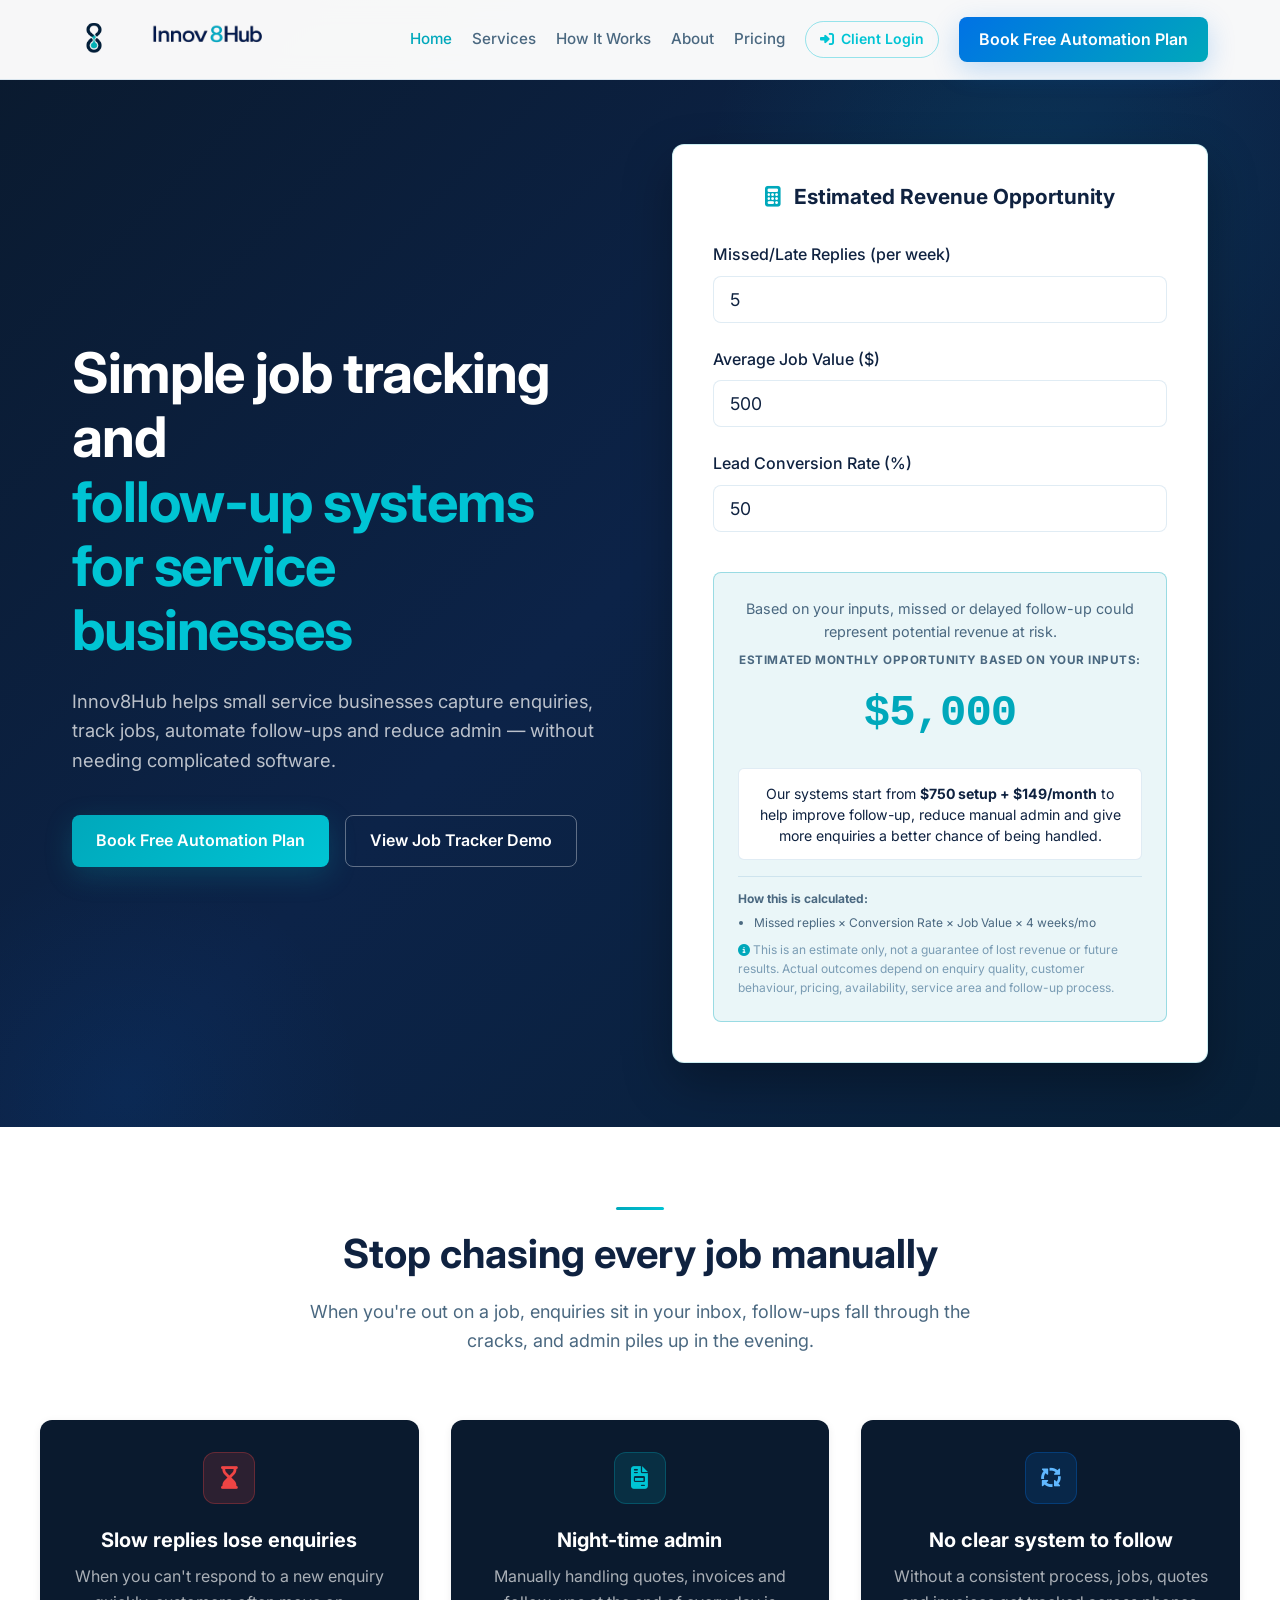
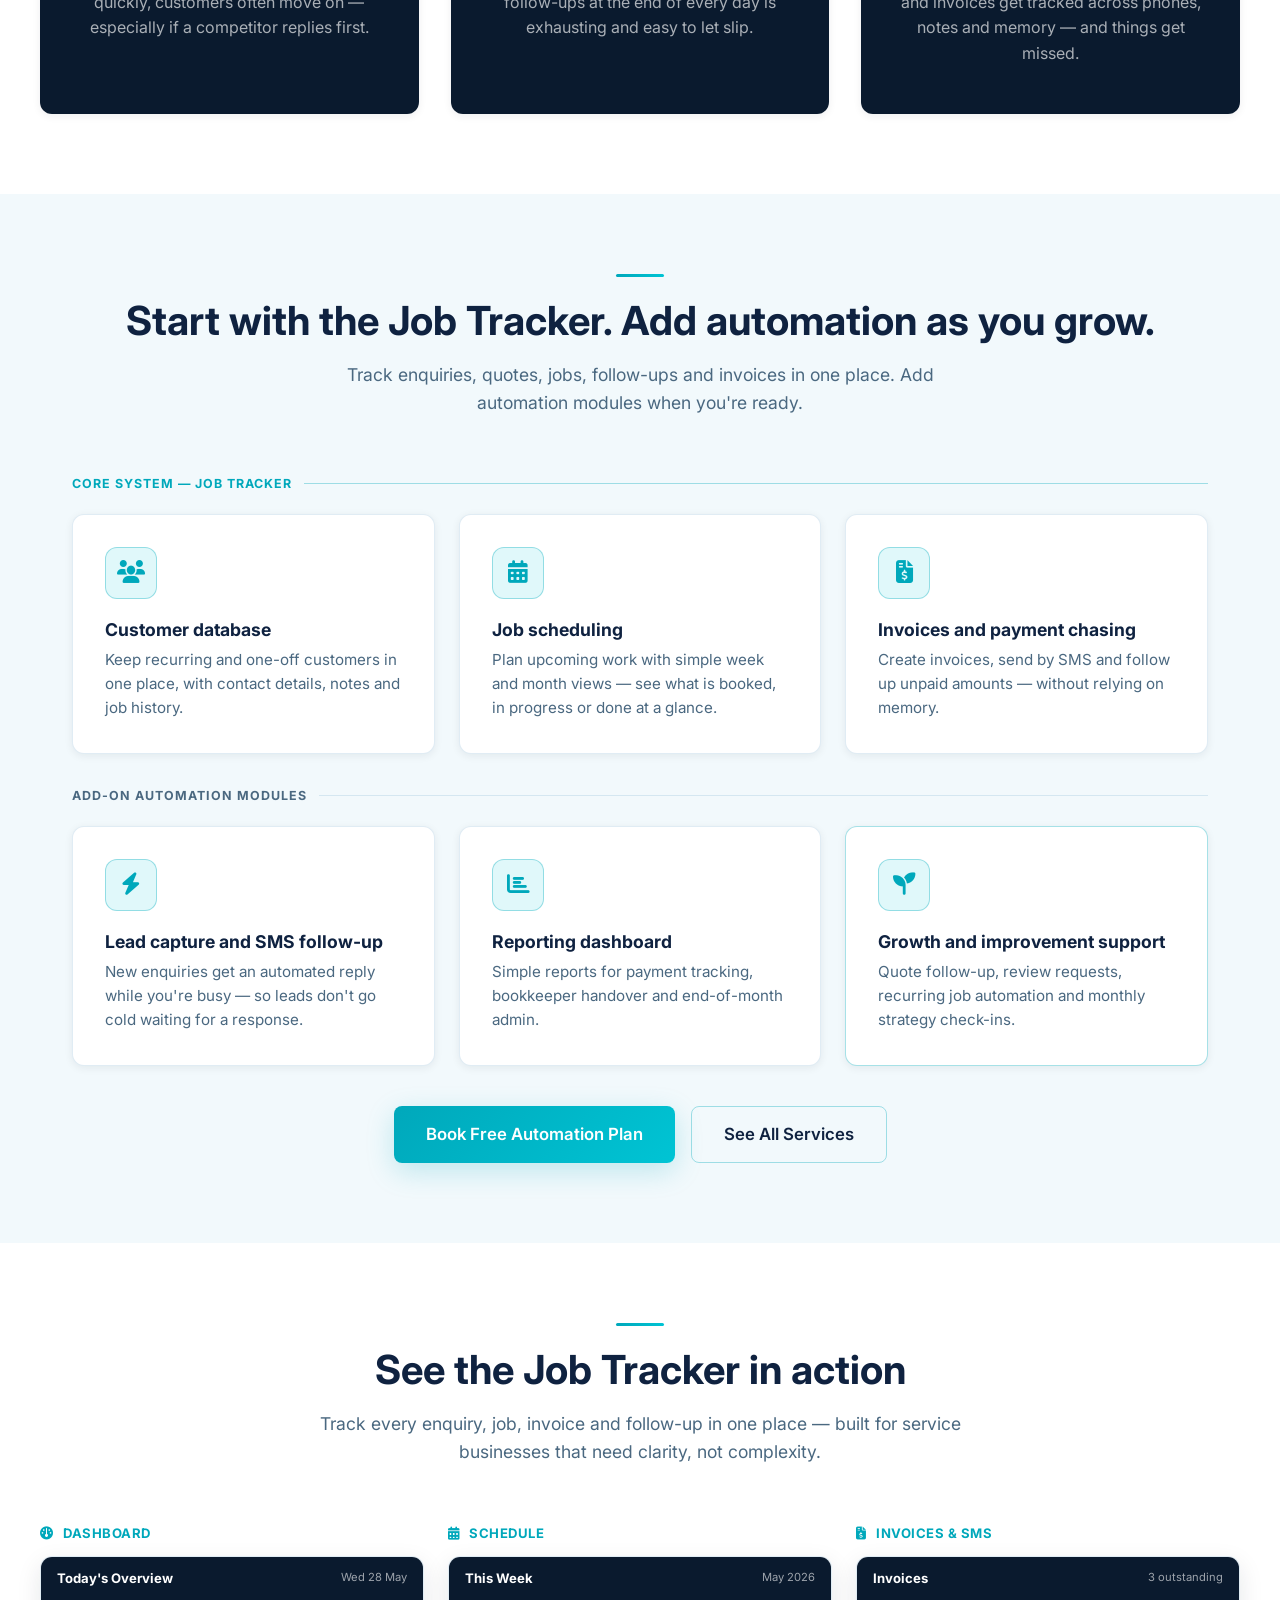
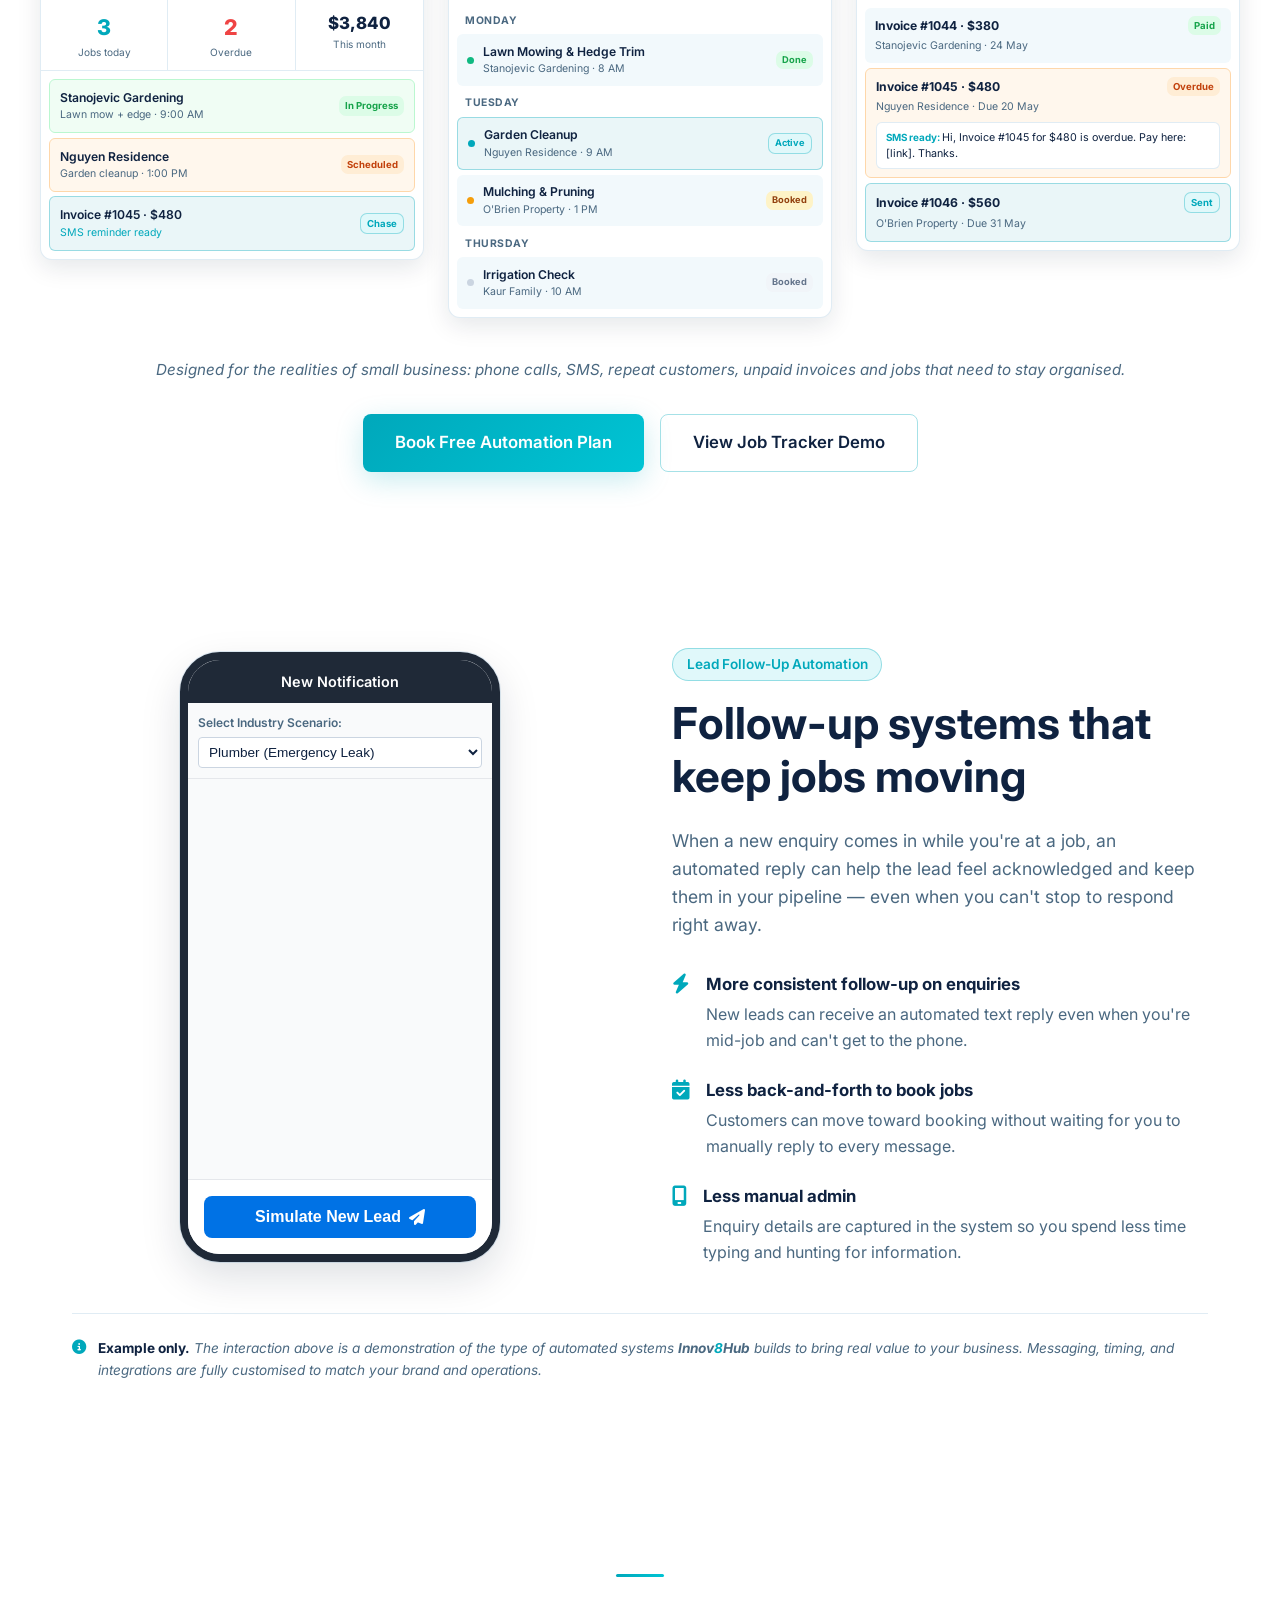
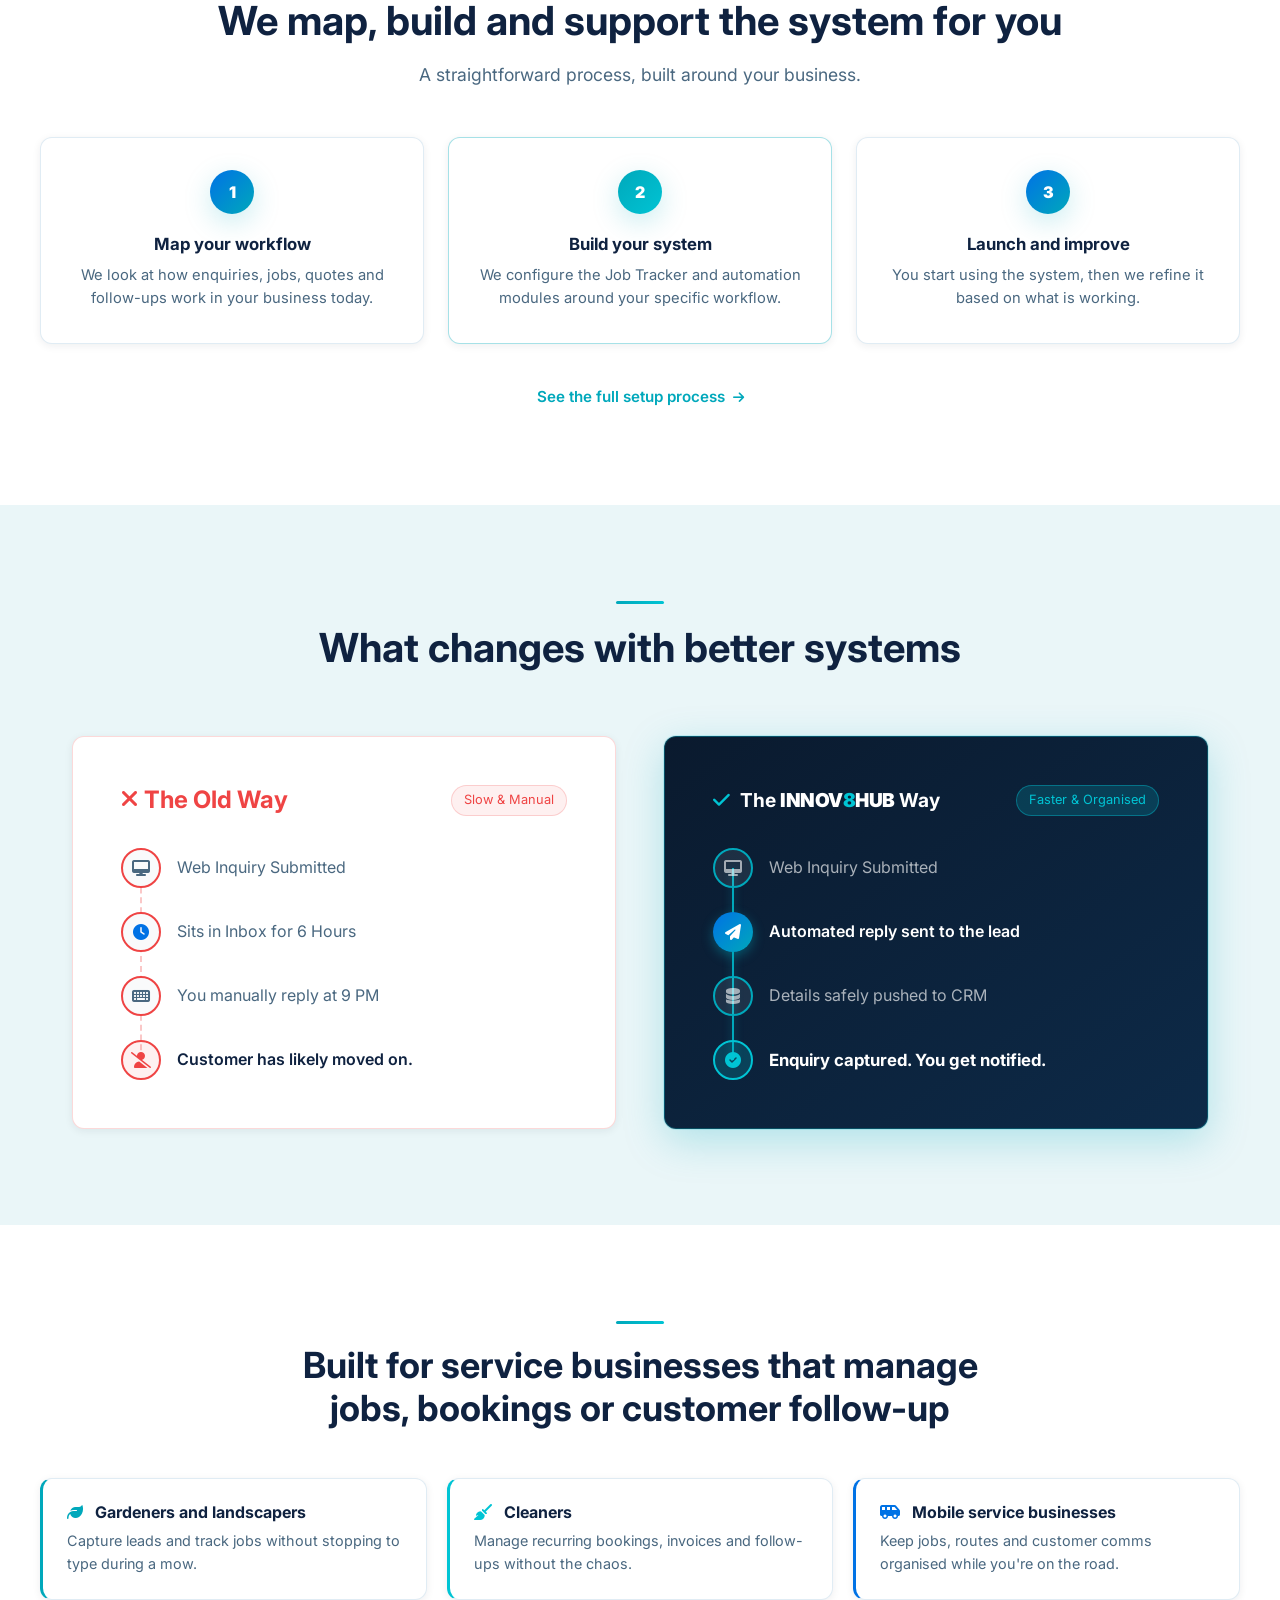
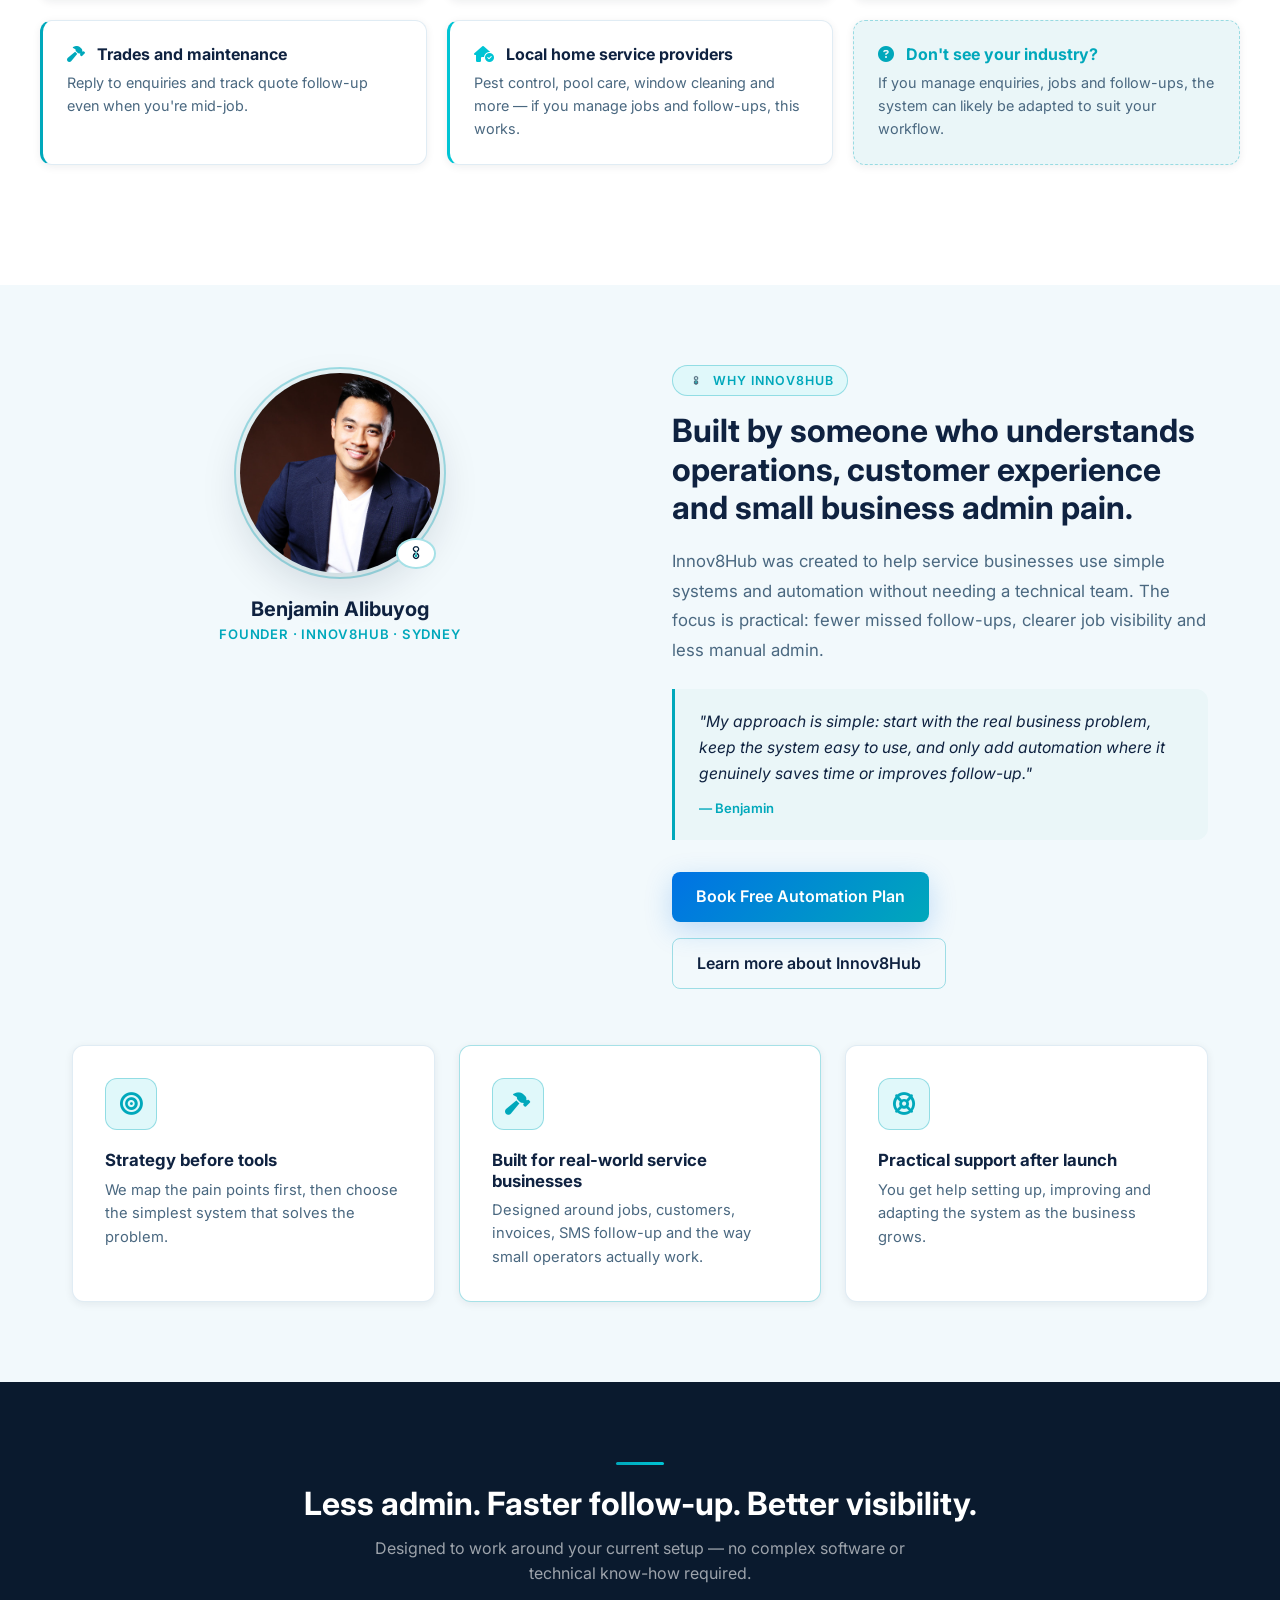
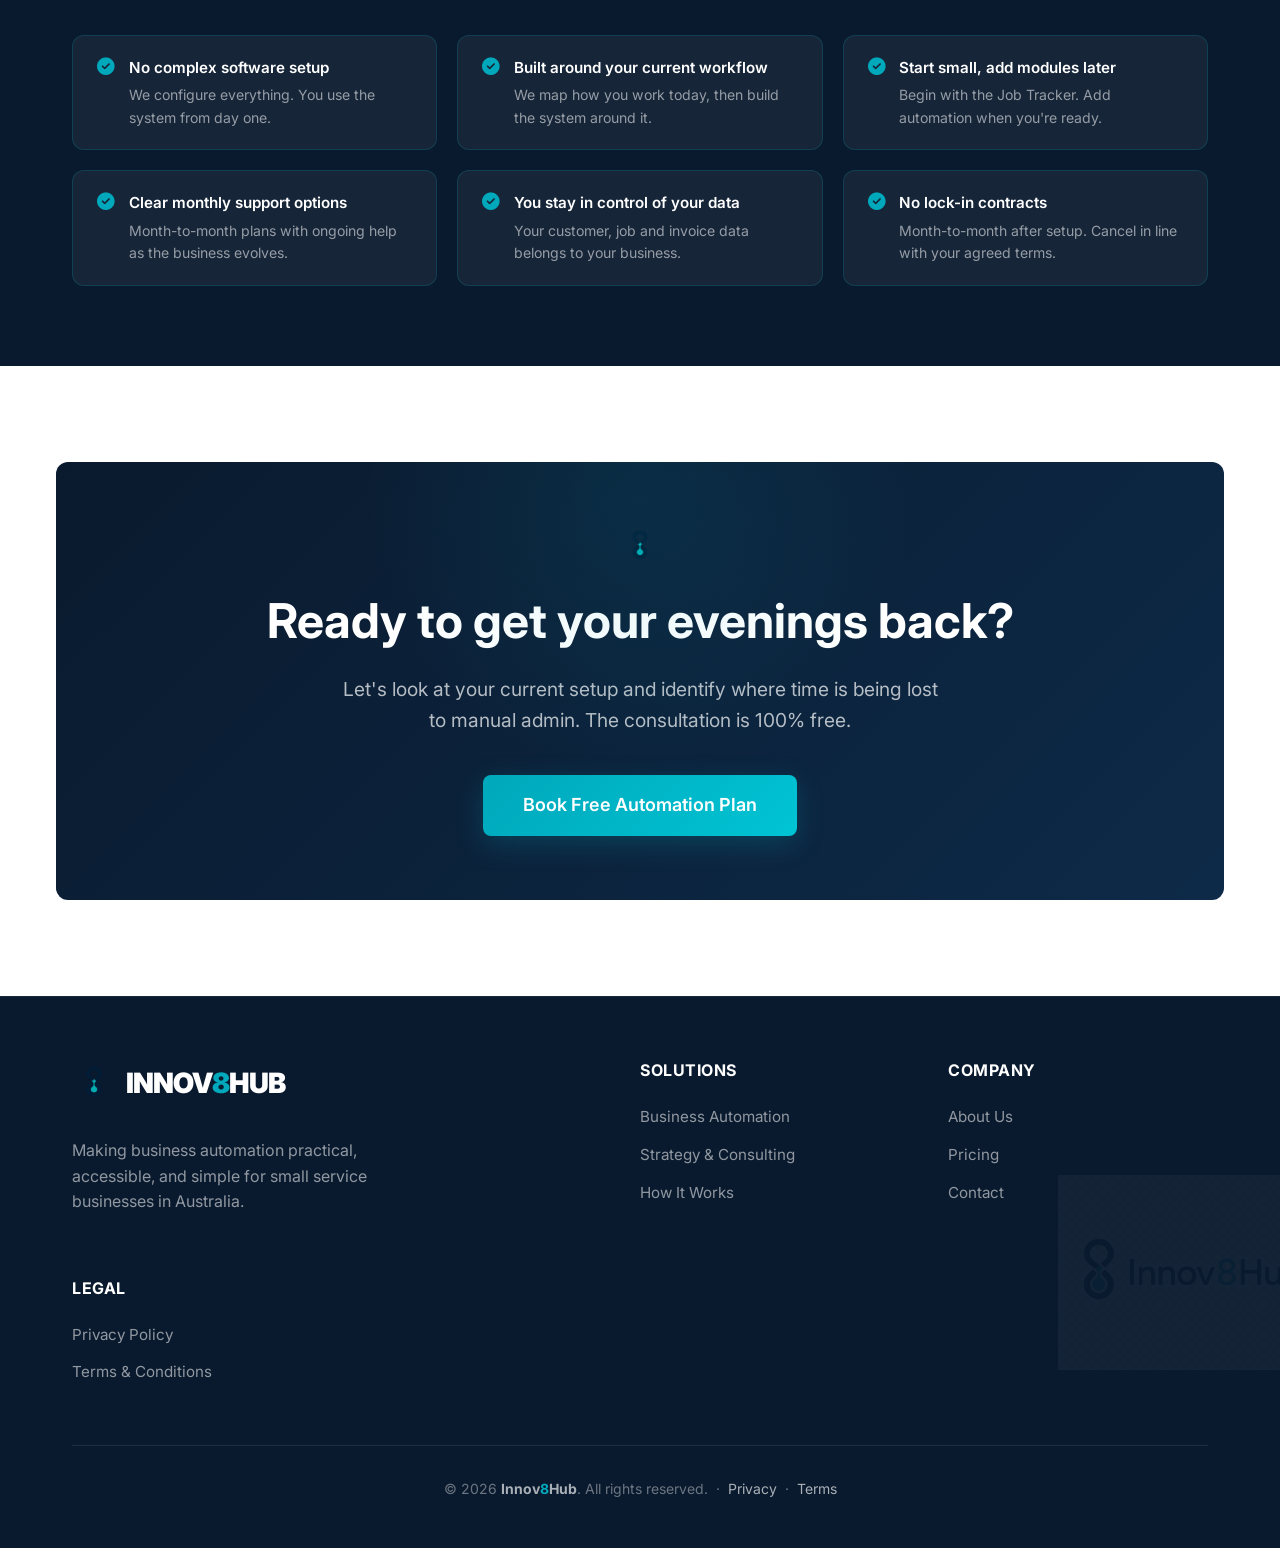
==== website/index.html @ 22e9af6f "Fix logo and business name sizing across website - Navbar: icon (44×44, cropped to mark) + wordmark " ====
<!DOCTYPE html>
<html lang="en">
<head>
  <meta charset="UTF-8">
  <meta name="viewport" content="width=device-width, initial-scale=1.0">
  <title>Innov8Hub | Job Tracking & Admin Automation for Australian Service Businesses</title>
  <meta name="description" content="Practical job tracking, invoicing and business automation for small Australian service businesses. Less admin, faster follow-up, clearer operations.">
  <link rel="stylesheet" href="https://cdnjs.cloudflare.com/ajax/libs/font-awesome/6.4.0/css/all.min.css">
  <link rel="stylesheet" href="css/style.css">
  <link rel="icon" type="image/png" href="img/favicon.png">
  <link rel="icon" type="image/svg+xml" href="img/favicon.svg">
</head>
<body>

  <!-- Navigation -->
  <nav class="navbar">
    <div class="container nav-container">
      <a href="index.html" class="logo">
        <img src="img/icon.png" alt="Innov8Hub" class="logo-icon" style="width: 44px; height: 44px; object-fit: cover; object-position: center; border-radius: 8px; flex-shrink: 0;">
        <img src="img/business-name.png" alt="Innov8Hub" class="logo-name" style="width: 160px; height: 32px; object-fit: cover; object-position: center; flex-shrink: 0;">
      </a>
      <div class="nav-links">
        <a href="index.html" class="nav-link active">Home</a>
        <a href="services.html" class="nav-link">Services</a>
        <a href="how-it-works.html" class="nav-link">How It Works</a>
        <a href="about.html" class="nav-link">About</a>
        <a href="pricing.html" class="nav-link">Pricing</a>
        <a href="https://app.innov8hub.io" class="client-login-link"><i class="fa-solid fa-right-to-bracket"></i> Client Login</a>
        <a href="contact.html" class="btn btn-primary" style="padding: 0.6rem 1.25rem;">Book Free Automation Plan</a>
      </div>
      <button class="mobile-menu-btn"><i class="fa-solid fa-bars"></i></button>
    </div>
  </nav>

  <!-- Hero Section -->
  <header class="hero" style="padding: calc(var(--nav-height) + 4rem) 0 4rem; display: flex; align-items: center;">
    <img src="img/icon.png" alt="" class="hero-logo-bg" aria-hidden="true">
    <div class="container" style="position: relative; z-index: 1;">
      <div class="grid grid-2" style="align-items: center; gap: 4rem;">
        <div class="hero-content" style="text-align: left; margin: 0;">
          <h1 class="hero-title" style="font-size: 3.5rem; line-height: 1.15; margin-bottom: 1.5rem;">Simple job tracking and<br><span style="color: var(--accent);">follow-up systems for service businesses</span></h1>
          <p style="margin-bottom: 2.5rem; font-size: 1.15rem; color: rgba(255,255,255,0.72);">Innov8Hub helps small service businesses capture enquiries, track jobs, automate follow-ups and reduce admin — without needing complicated software.</p>
          <div class="hero-ctas" style="justify-content: flex-start; gap: 1rem; flex-wrap: wrap;">
            <a href="contact.html" class="btn btn-teal" style="white-space: nowrap;">Book Free Automation Plan</a>
            <a href="https://app.innov8hub.io/demo" class="btn btn-outline" style="border-color: rgba(255,255,255,0.35); color: #FFFFFF; white-space: nowrap;">View Job Tracker Demo</a>
          </div>
        </div>

        <!-- ROI Calculator Widget -->
        <div id="roi-calculator" style="background: #FFFFFF; padding: 2.5rem; border-radius: var(--radius); box-shadow: 0 20px 50px rgba(0,0,0,0.3); border: 1px solid rgba(0,168,187,0.2); position: relative; z-index: 1;">
          <h3 style="margin-bottom: 2rem; text-align: center; color: var(--text-main); font-size: 1.3rem;"><i class="fa-solid fa-calculator" style="color: var(--teal); margin-right: 8px;"></i> Estimated Revenue Opportunity</h3>

          <div class="form-group">
            <label for="slider-inquiries" class="form-label" style="color: var(--text-main);">Missed/Late Replies (per week)</label>
            <input type="number" id="slider-inquiries" min="1" max="1000" value="5" class="form-control" style="font-size: 1.1rem;">
          </div>
          <div class="form-group">
            <label for="slider-job" class="form-label" style="color: var(--text-main);">Average Job Value ($)</label>
            <input type="number" id="slider-job" min="50" max="10000" step="50" value="500" class="form-control" style="font-size: 1.1rem;">
          </div>
          <div class="form-group" style="margin-bottom: 2.5rem;">
            <label for="slider-conversion" class="form-label" style="color: var(--text-main);">Lead Conversion Rate (%)</label>
            <input type="number" id="slider-conversion" min="1" max="100" step="1" value="50" class="form-control" style="font-size: 1.1rem;">
          </div>

          <div style="background: var(--bg-teal); padding: 1.5rem; border-radius: 8px; text-align: center; border: 1px solid var(--border-teal);">

            <p style="font-size: 0.9rem; color: var(--text-light); margin-bottom: 0.5rem;">Based on your inputs, missed or delayed follow-up could represent potential revenue at risk.</p>
            <p style="font-size: 0.73rem; font-weight: 700; color: var(--text-light); text-transform: uppercase; letter-spacing: 0.5px; margin-bottom: 0.5rem;">Estimated monthly opportunity based on your inputs:</p>
            <div id="val-total" style="font-size: 2.75rem; font-weight: 800; color: var(--teal); margin-bottom: 1.25rem; font-family: monospace; letter-spacing: -1px;">$10,000</div>

            <div style="background: #FFFFFF; border-radius: 6px; padding: 0.85rem 1rem; border: 1px solid var(--border); margin-bottom: 1rem;">
              <p style="margin: 0; font-size: 0.88rem; color: var(--text-main); line-height: 1.5;">
                Our systems start from <strong>$750 setup + $149/month</strong> to help improve follow-up, reduce manual admin and give more enquiries a better chance of being handled.
              </p>
            </div>

            <div style="font-size: 0.75rem; color: var(--text-muted); border-top: 1px solid var(--border); padding-top: 0.75rem; text-align: left;">
              <p style="margin-bottom: 4px; color: var(--text-light);"><strong>How this is calculated:</strong></p>
              <ul style="padding-left: 1rem; margin-bottom: 8px; list-style-type: disc; color: var(--text-light);">
                <li>Missed replies × Conversion Rate × Job Value × 4 weeks/mo</li>
              </ul>
              <i class="fa-solid fa-circle-info" style="color: var(--teal);"></i> This is an estimate only, not a guarantee of lost revenue or future results. Actual outcomes depend on enquiry quality, customer behaviour, pricing, availability, service area and follow-up process.
            </div>
          </div>
        </div>
      </div>
    </div>
  </header>

  <!-- Problem Section -->
  <section class="container" style="padding: 5rem 0;">
    <div style="text-align: center; margin-bottom: 4rem;">
      <div class="teal-divider"></div>
      <h2 style="font-size: 2.5rem; margin-bottom: 1.25rem;">Stop chasing every job manually</h2>
      <p style="font-size: 1.125rem; color: var(--text-light); max-width: 680px; margin: 0 auto;">When you're out on a job, enquiries sit in your inbox, follow-ups fall through the cracks, and admin piles up in the evening.</p>
    </div>

    <div class="grid grid-3">
      <div class="card card-dark">
        <div class="card-icon" style="background: rgba(239,68,68,0.15); color: var(--danger); border-color: rgba(239,68,68,0.3);"><i class="fa-solid fa-hourglass-end"></i></div>
        <h3 class="card-title">Slow replies lose enquiries</h3>
        <p style="color: rgba(255,255,255,0.65);">When you can't respond to a new enquiry quickly, customers often move on — especially if a competitor replies first.</p>
      </div>
      <div class="card card-dark">
        <div class="card-icon" style="background: rgba(0,168,187,0.15); color: var(--accent); border-color: rgba(0,168,187,0.3);"><i class="fa-solid fa-file-invoice"></i></div>
        <h3 class="card-title">Night-time admin</h3>
        <p style="color: rgba(255,255,255,0.65);">Manually handling quotes, invoices and follow-ups at the end of every day is exhausting and easy to let slip.</p>
      </div>
      <div class="card card-dark">
        <div class="card-icon" style="background: rgba(0,114,229,0.15); color: #60B8FF; border-color: rgba(0,114,229,0.3);"><i class="fa-solid fa-arrows-spin"></i></div>
        <h3 class="card-title">No clear system to follow</h3>
        <p style="color: rgba(255,255,255,0.65);">Without a consistent process, jobs, quotes and invoices get tracked across phones, notes and memory — and things get missed.</p>
      </div>
    </div>
  </section>

  <!-- What You Get Section -->
  <section class="bg-alt" style="padding: 5rem 0;">
    <div class="container">
      <div class="text-center" style="margin-bottom: 3.5rem;">
        <div class="teal-divider"></div>
        <h2 style="font-size: 2.5rem; margin-bottom: 1rem;">Start with the Job Tracker. Add automation as you grow.</h2>
        <p style="font-size: 1.1rem; color: var(--text-light); max-width: 680px; margin: 0 auto;">Track enquiries, quotes, jobs, follow-ups and invoices in one place. Add automation modules when you're ready.</p>
      </div>

      <!-- Core system label -->
      <div style="display: flex; align-items: center; gap: 0.75rem; margin-bottom: 1.25rem;">
        <span style="font-size: 0.78rem; font-weight: 700; text-transform: uppercase; letter-spacing: 1px; color: var(--teal);">Core system — Job Tracker</span>
        <div style="flex: 1; height: 1px; background: var(--border-teal);"></div>
      </div>

      <div class="grid grid-3" style="gap: 1.5rem; margin-bottom: 2rem;">

        <div class="card" style="align-items: flex-start; text-align: left;">
          <div class="card-icon" style="margin: 0 0 1.25rem;"><i class="fa-solid fa-users"></i></div>
          <h3 style="margin-bottom: 0.5rem; font-size: 1.1rem;">Customer database</h3>
          <p style="color: var(--text-light); font-size: 0.95rem; margin: 0;">Keep recurring and one-off customers in one place, with contact details, notes and job history.</p>
        </div>

        <div class="card" style="align-items: flex-start; text-align: left;">
          <div class="card-icon" style="margin: 0 0 1.25rem;"><i class="fa-solid fa-calendar-days"></i></div>
          <h3 style="margin-bottom: 0.5rem; font-size: 1.1rem;">Job scheduling</h3>
          <p style="color: var(--text-light); font-size: 0.95rem; margin: 0;">Plan upcoming work with simple week and month views — see what is booked, in progress or done at a glance.</p>
        </div>

        <div class="card" style="align-items: flex-start; text-align: left;">
          <div class="card-icon" style="margin: 0 0 1.25rem;"><i class="fa-solid fa-file-invoice-dollar"></i></div>
          <h3 style="margin-bottom: 0.5rem; font-size: 1.1rem;">Invoices and payment chasing</h3>
          <p style="color: var(--text-light); font-size: 0.95rem; margin: 0;">Create invoices, send by SMS and follow up unpaid amounts — without relying on memory.</p>
        </div>

      </div>

      <!-- Add-on modules label -->
      <div style="display: flex; align-items: center; gap: 0.75rem; margin-bottom: 1.25rem;">
        <span style="font-size: 0.78rem; font-weight: 700; text-transform: uppercase; letter-spacing: 1px; color: var(--text-light);">Add-on automation modules</span>
        <div style="flex: 1; height: 1px; background: var(--border);"></div>
      </div>

      <div class="grid grid-3" style="gap: 1.5rem;">

        <div class="card" style="align-items: flex-start; text-align: left;">
          <div class="card-icon" style="margin: 0 0 1.25rem;"><i class="fa-solid fa-bolt"></i></div>
          <h3 style="margin-bottom: 0.5rem; font-size: 1.1rem;">Lead capture and SMS follow-up</h3>
          <p style="color: var(--text-light); font-size: 0.95rem; margin: 0;">New enquiries get an automated reply while you're busy — so leads don't go cold waiting for a response.</p>
        </div>

        <div class="card" style="align-items: flex-start; text-align: left;">
          <div class="card-icon" style="margin: 0 0 1.25rem;"><i class="fa-solid fa-chart-bar"></i></div>
          <h3 style="margin-bottom: 0.5rem; font-size: 1.1rem;">Reporting dashboard</h3>
          <p style="color: var(--text-light); font-size: 0.95rem; margin: 0;">Simple reports for payment tracking, bookkeeper handover and end-of-month admin.</p>
        </div>

        <div class="card" style="align-items: flex-start; text-align: left; border-color: var(--border-teal);">
          <div class="card-icon" style="margin: 0 0 1.25rem; background: var(--accent-light); color: var(--teal); border-color: var(--border-teal);"><i class="fa-solid fa-seedling"></i></div>
          <h3 style="margin-bottom: 0.5rem; font-size: 1.1rem;">Growth and improvement support</h3>
          <p style="color: var(--text-light); font-size: 0.95rem; margin: 0;">Quote follow-up, review requests, recurring job automation and monthly strategy check-ins.</p>
        </div>

      </div>

      <div style="display: flex; gap: 1rem; justify-content: center; flex-wrap: wrap; margin-top: 2.5rem;">
        <a href="contact.html" class="btn btn-teal" style="font-size: 1.05rem; padding: 0.9rem 2rem;">Book Free Automation Plan</a>
        <a href="services.html" class="btn btn-outline" style="font-size: 1.05rem; padding: 0.9rem 2rem;">See All Services</a>
      </div>
    </div>
  </section>

  <!-- Job Tracker Mockup Section -->
  <section class="container" style="padding: 5rem 0;">
    <div class="text-center" style="margin-bottom: 3.5rem;">
      <div class="teal-divider"></div>
      <h2 style="font-size: 2.5rem; margin-bottom: 1rem;">See the Job Tracker in action</h2>
      <p style="font-size: 1.1rem; color: var(--text-light); max-width: 680px; margin: 0 auto;">Track every enquiry, job, invoice and follow-up in one place — built for service businesses that need clarity, not complexity.</p>
    </div>

    <div class="grid grid-3" style="gap: 1.5rem; align-items: start;">

      <!-- Dashboard mockup -->
      <div>
        <p style="font-weight: 700; font-size: 0.82rem; color: var(--teal); text-transform: uppercase; letter-spacing: 0.5px; margin-bottom: 0.75rem;"><i class="fa-solid fa-gauge" style="margin-right: 6px;"></i> Dashboard</p>
        <div style="background: #FFFFFF; border-radius: 12px; border: 1px solid var(--border); overflow: hidden; box-shadow: var(--shadow-md);" role="img" aria-label="Job Tracker dashboard showing today's jobs, overdue invoices and monthly revenue">
          <div style="background: var(--primary); padding: 0.7rem 1rem; display: flex; justify-content: space-between; align-items: center;">
            <span style="color: #FFFFFF; font-weight: 700; font-size: 0.82rem;">Today's Overview</span>
            <span style="color: rgba(255,255,255,0.6); font-size: 0.7rem;">Wed 28 May</span>
          </div>
          <div style="display: grid; grid-template-columns: 1fr 1fr 1fr; border-bottom: 1px solid var(--border);">
            <div style="padding: 0.6rem 0.4rem; border-right: 1px solid var(--border); text-align: center;">
              <div style="font-size: 1.35rem; font-weight: 800; color: var(--teal);">3</div>
              <div style="font-size: 0.63rem; color: var(--text-light);">Jobs today</div>
            </div>
            <div style="padding: 0.6rem 0.4rem; border-right: 1px solid var(--border); text-align: center;">
              <div style="font-size: 1.35rem; font-weight: 800; color: var(--danger);">2</div>
              <div style="font-size: 0.63rem; color: var(--text-light);">Overdue</div>
            </div>
            <div style="padding: 0.6rem 0.4rem; text-align: center;">
              <div style="font-size: 1.05rem; font-weight: 800; color: var(--text-main);">$3,840</div>
              <div style="font-size: 0.63rem; color: var(--text-light);">This month</div>
            </div>
          </div>
          <div style="padding: 0.5rem;">
            <div style="padding: 0.5rem 0.65rem; border-radius: 6px; display: flex; justify-content: space-between; align-items: center; margin-bottom: 0.28rem; background: #f0fdf4; border: 1px solid #bbf7d0;">
              <div>
                <div style="font-size: 0.76rem; font-weight: 600; color: var(--text-main);">Stanojevic Gardening</div>
                <div style="font-size: 0.66rem; color: var(--text-light);">Lawn mow + edge · 9:00 AM</div>
              </div>
              <span style="font-size: 0.6rem; font-weight: 700; color: #16a34a; background: #dcfce7; padding: 2px 6px; border-radius: 7px; white-space: nowrap;">In Progress</span>
            </div>
            <div style="padding: 0.5rem 0.65rem; border-radius: 6px; display: flex; justify-content: space-between; align-items: center; margin-bottom: 0.28rem; background: #fff7ed; border: 1px solid #fed7aa;">
              <div>
                <div style="font-size: 0.76rem; font-weight: 600; color: var(--text-main);">Nguyen Residence</div>
                <div style="font-size: 0.66rem; color: var(--text-light);">Garden cleanup · 1:00 PM</div>
              </div>
              <span style="font-size: 0.6rem; font-weight: 700; color: #c2410c; background: #ffedd5; padding: 2px 6px; border-radius: 7px; white-space: nowrap;">Scheduled</span>
            </div>
            <div style="padding: 0.5rem 0.65rem; border-radius: 6px; display: flex; justify-content: space-between; align-items: center; background: var(--bg-teal); border: 1px solid var(--border-teal);">
              <div>
                <div style="font-size: 0.76rem; font-weight: 600; color: var(--text-main);">Invoice #1045 · $480</div>
                <div style="font-size: 0.66rem; color: var(--teal);">SMS reminder ready</div>
              </div>
              <span style="font-size: 0.6rem; font-weight: 700; color: var(--teal); background: var(--accent-light); padding: 2px 6px; border-radius: 7px; border: 1px solid var(--border-teal); white-space: nowrap;">Chase</span>
            </div>
          </div>
        </div>
      </div>

      <!-- Schedule mockup -->
      <div>
        <p style="font-weight: 700; font-size: 0.82rem; color: var(--teal); text-transform: uppercase; letter-spacing: 0.5px; margin-bottom: 0.75rem;"><i class="fa-solid fa-calendar-days" style="margin-right: 6px;"></i> Schedule</p>
        <div style="background: #FFFFFF; border-radius: 12px; border: 1px solid var(--border); overflow: hidden; box-shadow: var(--shadow-md);" role="img" aria-label="Job Tracker schedule showing jobs by day with status indicators">
          <div style="background: var(--primary); padding: 0.7rem 1rem; display: flex; justify-content: space-between; align-items: center;">
            <span style="color: #FFFFFF; font-weight: 700; font-size: 0.82rem;">This Week</span>
            <span style="color: rgba(255,255,255,0.6); font-size: 0.7rem;">May 2026</span>
          </div>
          <div style="padding: 0.5rem;">
            <div style="padding: 0.3rem 0.5rem; font-size: 0.65rem; font-weight: 700; color: var(--text-light); text-transform: uppercase; letter-spacing: 0.5px;">Monday</div>
            <div style="padding: 0.48rem 0.65rem; border-radius: 6px; display: flex; align-items: center; gap: 0.55rem; margin-bottom: 0.28rem; background: var(--bg-alt);">
              <div style="width: 7px; height: 7px; border-radius: 50%; background: #10b981; flex-shrink: 0;"></div>
              <div style="flex: 1; min-width: 0;">
                <div style="font-size: 0.76rem; font-weight: 600; color: var(--text-main); overflow: hidden; text-overflow: ellipsis; white-space: nowrap;">Lawn Mowing &amp; Hedge Trim</div>
                <div style="font-size: 0.66rem; color: var(--text-light);">Stanojevic Gardening · 8 AM</div>
              </div>
              <span style="font-size: 0.58rem; font-weight: 700; color: #16a34a; background: #dcfce7; padding: 2px 6px; border-radius: 7px; white-space: nowrap;">Done</span>
            </div>
            <div style="padding: 0.3rem 0.5rem; font-size: 0.65rem; font-weight: 700; color: var(--text-light); text-transform: uppercase; letter-spacing: 0.5px;">Tuesday</div>
            <div style="padding: 0.48rem 0.65rem; border-radius: 6px; display: flex; align-items: center; gap: 0.55rem; margin-bottom: 0.28rem; background: var(--bg-teal); border: 1px solid var(--border-teal);">
              <div style="width: 7px; height: 7px; border-radius: 50%; background: var(--teal); flex-shrink: 0;"></div>
              <div style="flex: 1; min-width: 0;">
                <div style="font-size: 0.76rem; font-weight: 600; color: var(--text-main); overflow: hidden; text-overflow: ellipsis; white-space: nowrap;">Garden Cleanup</div>
                <div style="font-size: 0.66rem; color: var(--text-light);">Nguyen Residence · 9 AM</div>
              </div>
              <span style="font-size: 0.58rem; font-weight: 700; color: var(--teal); background: var(--accent-light); padding: 2px 6px; border-radius: 7px; border: 1px solid var(--border-teal); white-space: nowrap;">Active</span>
            </div>
            <div style="padding: 0.48rem 0.65rem; border-radius: 6px; display: flex; align-items: center; gap: 0.55rem; margin-bottom: 0.28rem; background: var(--bg-alt);">
              <div style="width: 7px; height: 7px; border-radius: 50%; background: #f59e0b; flex-shrink: 0;"></div>
              <div style="flex: 1; min-width: 0;">
                <div style="font-size: 0.76rem; font-weight: 600; color: var(--text-main); overflow: hidden; text-overflow: ellipsis; white-space: nowrap;">Mulching &amp; Pruning</div>
                <div style="font-size: 0.66rem; color: var(--text-light);">O'Brien Property · 1 PM</div>
              </div>
              <span style="font-size: 0.58rem; font-weight: 700; color: #92400e; background: #fef3c7; padding: 2px 6px; border-radius: 7px; white-space: nowrap;">Booked</span>
            </div>
            <div style="padding: 0.3rem 0.5rem; font-size: 0.65rem; font-weight: 700; color: var(--text-light); text-transform: uppercase; letter-spacing: 0.5px;">Thursday</div>
            <div style="padding: 0.48rem 0.65rem; border-radius: 6px; display: flex; align-items: center; gap: 0.55rem; background: var(--bg-alt);">
              <div style="width: 7px; height: 7px; border-radius: 50%; background: #cbd5e1; flex-shrink: 0;"></div>
              <div style="flex: 1; min-width: 0;">
                <div style="font-size: 0.76rem; font-weight: 600; color: var(--text-main); overflow: hidden; text-overflow: ellipsis; white-space: nowrap;">Irrigation Check</div>
                <div style="font-size: 0.66rem; color: var(--text-light);">Kaur Family · 10 AM</div>
              </div>
              <span style="font-size: 0.58rem; font-weight: 700; color: #64748b; background: #f1f5f9; padding: 2px 6px; border-radius: 7px; white-space: nowrap;">Booked</span>
            </div>
          </div>
        </div>
      </div>

      <!-- Invoice/SMS mockup -->
      <div>
        <p style="font-weight: 700; font-size: 0.82rem; color: var(--teal); text-transform: uppercase; letter-spacing: 0.5px; margin-bottom: 0.75rem;"><i class="fa-solid fa-file-invoice-dollar" style="margin-right: 6px;"></i> Invoices &amp; SMS</p>
        <div style="background: #FFFFFF; border-radius: 12px; border: 1px solid var(--border); overflow: hidden; box-shadow: var(--shadow-md);" role="img" aria-label="Invoice list showing paid, overdue and sent statuses with SMS payment reminder preview">
          <div style="background: var(--primary); padding: 0.7rem 1rem; display: flex; justify-content: space-between; align-items: center;">
            <span style="color: #FFFFFF; font-weight: 700; font-size: 0.82rem;">Invoices</span>
            <span style="color: rgba(255,255,255,0.6); font-size: 0.7rem;">3 outstanding</span>
          </div>
          <div style="padding: 0.5rem;">
            <div style="padding: 0.5rem 0.65rem; border-radius: 6px; margin-bottom: 0.28rem; background: var(--bg-alt);">
              <div style="display: flex; justify-content: space-between; align-items: center; margin-bottom: 0.18rem;">
                <span style="font-size: 0.76rem; font-weight: 700; color: var(--text-main);">Invoice #1044 · $380</span>
                <span style="font-size: 0.6rem; font-weight: 700; color: #16a34a; background: #dcfce7; padding: 2px 6px; border-radius: 7px;">Paid</span>
              </div>
              <div style="font-size: 0.66rem; color: var(--text-light);">Stanojevic Gardening · 24 May</div>
            </div>
            <div style="padding: 0.5rem 0.65rem; border-radius: 6px; margin-bottom: 0.28rem; background: #fff7ed; border: 1px solid #fed7aa;">
              <div style="display: flex; justify-content: space-between; align-items: center; margin-bottom: 0.18rem;">
                <span style="font-size: 0.76rem; font-weight: 700; color: var(--text-main);">Invoice #1045 · $480</span>
                <span style="font-size: 0.6rem; font-weight: 700; color: #c2410c; background: #ffedd5; padding: 2px 6px; border-radius: 7px;">Overdue</span>
              </div>
              <div style="font-size: 0.66rem; color: var(--text-light); margin-bottom: 0.4rem;">Nguyen Residence · Due 20 May</div>
              <div style="background: #FFFFFF; border-radius: 6px; padding: 0.4rem 0.55rem; border: 1px solid var(--border); font-size: 0.67rem; color: var(--text-main); line-height: 1.5;">
                <span style="font-size: 0.62rem; font-weight: 700; color: var(--teal);">SMS ready: </span>Hi, Invoice #1045 for $480 is overdue. Pay here: [link]. Thanks.
              </div>
            </div>
            <div style="padding: 0.5rem 0.65rem; border-radius: 6px; background: var(--bg-teal); border: 1px solid var(--border-teal);">
              <div style="display: flex; justify-content: space-between; align-items: center; margin-bottom: 0.18rem;">
                <span style="font-size: 0.76rem; font-weight: 700; color: var(--text-main);">Invoice #1046 · $560</span>
                <span style="font-size: 0.6rem; font-weight: 700; color: var(--teal); background: var(--accent-light); padding: 2px 6px; border-radius: 7px; border: 1px solid var(--border-teal);">Sent</span>
              </div>
              <div style="font-size: 0.66rem; color: var(--text-light);">O'Brien Property · Due 31 May</div>
            </div>
          </div>
        </div>
      </div>

    </div>

    <p style="text-align: center; color: var(--text-light); font-size: 0.95rem; margin-top: 2.5rem; font-style: italic;">Designed for the realities of small business: phone calls, SMS, repeat customers, unpaid invoices and jobs that need to stay organised.</p>

    <div style="display: flex; gap: 1rem; justify-content: center; flex-wrap: wrap; margin-top: 2rem;">
      <a href="contact.html" class="btn btn-teal" style="font-size: 1.05rem; padding: 0.9rem 2rem;">Book Free Automation Plan</a>
      <a href="https://app.innov8hub.io/demo" class="btn btn-outline" style="font-size: 1.05rem; padding: 0.9rem 2rem;">View Job Tracker Demo</a>
    </div>
  </section>

  <!-- SMS Demo Section -->
  <section style="padding: 6rem 0; overflow: hidden; background: #FFFFFF;">
    <div class="container">
      <div class="grid grid-2" style="align-items: center; gap: 4rem;">
        <div style="position: relative; display: flex; justify-content: center;">
          <!-- Mobile Phone Mockup -->
          <div id="sms-demo-mockup" style="width: 100%; max-width: 320px; height: 610px; background: #F3F4F6; border-radius: 40px; box-shadow: var(--shadow-lg), 0 0 0 1px var(--border); border: 8px solid #1F2937; position: relative; overflow: hidden; display: flex; flex-direction: column; margin: 0 auto;">
            <div style="background: #1F2937; padding: 10px; text-align: center; font-weight: 600; font-size: 0.9rem; color: #FFFFFF;">
              New Notification
            </div>
            <div style="padding: 10px; background: #F9FAFB; border-bottom: 1px solid #E5E7EB; display: flex; flex-direction: column; gap: 5px;">
              <label for="demo-industry" style="font-size: 0.75rem; font-weight: 600; color: var(--text-light);">Select Industry Scenario:</label>
              <select id="demo-industry" style="width: 100%; padding: 6px; border-radius: 4px; border: 1px solid #CBD5E1; font-size: 0.85rem; outline: none; background: #FFFFFF; color: var(--text-main);">
                <option value="plumber">Plumber (Emergency Leak)</option>
                <option value="gardener">Gardener (Quote Request)</option>
                <option value="cleaner">Cleaner (Booking Appt)</option>
              </select>
            </div>
            <div id="demo-chat-window" style="padding: 1.5rem; flex-grow: 1; display: flex; flex-direction: column; gap: 1rem; background: #F9FAFB; overflow-y: auto;"></div>
            <div style="padding: 1rem; background: #FFFFFF; border-top: 1px solid #E5E7EB;">
              <button id="trigger-sms-demo" class="btn btn-secondary" style="width: 100%; font-size: 1rem; box-shadow: none;">Simulate New Lead <i class="fa-solid fa-paper-plane"></i></button>
            </div>
          </div>
        </div>

        <div>
          <span class="feature-badge">Lead Follow-Up Automation</span>
          <h2 style="font-size: 2.75rem; margin-bottom: 1.5rem;">Follow-up systems that keep jobs moving</h2>
          <p style="font-size: 1.1rem; color: var(--text-light); margin-bottom: 2rem;">When a new enquiry comes in while you're at a job, an automated reply can help the lead feel acknowledged and keep them in your pipeline — even when you can't stop to respond right away.</p>

          <ul style="list-style: none; padding: 0; display: flex; flex-direction: column; gap: 1.5rem;">
            <li style="display: flex; gap: 1rem; align-items: flex-start;">
              <i class="fa-solid fa-bolt" style="color: var(--teal); font-size: 1.25rem; margin-top: 3px;"></i>
              <div>
                <strong style="font-size: 1.05rem; display: block; margin-bottom: 0.25rem;">More consistent follow-up on enquiries</strong>
                <span style="color: var(--text-light);">New leads can receive an automated text reply even when you're mid-job and can't get to the phone.</span>
              </div>
            </li>
            <li style="display: flex; gap: 1rem; align-items: flex-start;">
              <i class="fa-solid fa-calendar-check" style="color: var(--teal); font-size: 1.25rem; margin-top: 3px;"></i>
              <div>
                <strong style="font-size: 1.05rem; display: block; margin-bottom: 0.25rem;">Less back-and-forth to book jobs</strong>
                <span style="color: var(--text-light);">Customers can move toward booking without waiting for you to manually reply to every message.</span>
              </div>
            </li>
            <li style="display: flex; gap: 1rem; align-items: flex-start;">
              <i class="fa-solid fa-mobile-screen" style="color: var(--teal); font-size: 1.25rem; margin-top: 3px;"></i>
              <div>
                <strong style="font-size: 1.05rem; display: block; margin-bottom: 0.25rem;">Less manual admin</strong>
                <span style="color: var(--text-light);">Enquiry details are captured in the system so you spend less time typing and hunting for information.</span>
              </div>
            </li>
          </ul>
        </div>
      </div>

      <!-- Disclosure -->
      <div style="margin-top: 3rem; padding-top: 1.5rem; border-top: 1px solid var(--border); display: flex; align-items: flex-start; gap: 0.75rem;">
        <i class="fa-solid fa-circle-info" style="color: var(--teal); font-size: 0.9rem; margin-top: 2px; flex-shrink: 0;"></i>
        <p style="margin: 0; font-size: 0.85rem; color: var(--text-light); font-style: italic; line-height: 1.6;">
          <strong style="font-style: normal; color: var(--text-main);">Example only.</strong> The interaction above is a demonstration of the type of automated systems <span class="brand-name">Innov<span class="brand-8">8</span>Hub</span> builds to bring real value to your business. Messaging, timing, and integrations are fully customised to match your brand and operations.
        </p>
      </div>

    </div>
  </section>

  <!-- How It Works -->
  <section class="container" style="padding: 6rem 0;">
    <div class="text-center" style="margin-bottom: 3rem;">
      <div class="teal-divider"></div>
      <h2 style="font-size: 2.5rem; margin-bottom: 1rem;">We map, build and support the system for you</h2>
      <p style="color: var(--text-light); font-size: 1.1rem; max-width: 600px; margin: 0 auto;">A straightforward process, built around your business.</p>
    </div>

    <div class="grid grid-3" style="gap: 1.5rem; margin-bottom: 2.5rem;">
      <div class="card text-center" style="padding: 2rem 1.5rem;">
        <div class="step-badge" style="margin: 0 auto 1.25rem; width: 44px; height: 44px; font-size: 1rem; line-height: 44px;">1</div>
        <h3 style="font-size: 1.05rem; margin-bottom: 0.6rem;">Map your workflow</h3>
        <p style="color: var(--text-light); font-size: 0.92rem; margin: 0;">We look at how enquiries, jobs, quotes and follow-ups work in your business today.</p>
      </div>
      <div class="card text-center" style="padding: 2rem 1.5rem; border-color: var(--border-teal);">
        <div class="step-badge" style="margin: 0 auto 1.25rem; width: 44px; height: 44px; font-size: 1rem; line-height: 44px; background: linear-gradient(135deg, var(--teal), var(--accent));">2</div>
        <h3 style="font-size: 1.05rem; margin-bottom: 0.6rem;">Build your system</h3>
        <p style="color: var(--text-light); font-size: 0.92rem; margin: 0;">We configure the Job Tracker and automation modules around your specific workflow.</p>
      </div>
      <div class="card text-center" style="padding: 2rem 1.5rem;">
        <div class="step-badge" style="margin: 0 auto 1.25rem; width: 44px; height: 44px; font-size: 1rem; line-height: 44px;">3</div>
        <h3 style="font-size: 1.05rem; margin-bottom: 0.6rem;">Launch and improve</h3>
        <p style="color: var(--text-light); font-size: 0.92rem; margin: 0;">You start using the system, then we refine it based on what is working.</p>
      </div>
    </div>

    <div class="text-center">
      <a href="how-it-works.html" style="color: var(--teal); font-weight: 600; font-size: 0.95rem; text-decoration: none;">See the full setup process <i class="fa-solid fa-arrow-right" style="font-size: 0.8rem; margin-left: 4px;"></i></a>
    </div>
  </section>

  <!-- Before & After Visual -->
  <section style="background: var(--bg-teal); padding: 6rem 0; position: relative; overflow: hidden;">
    <div class="container">
      <div class="teal-divider"></div>
      <h2 class="text-center" style="margin-bottom: 4rem; font-size: 2.5rem;">What changes with better systems</h2>

      <div class="grid grid-2" style="gap: 3rem;">
        <!-- BEFORE -->
        <div class="before-after-tile" style="background: #FFFFFF; padding: 3rem; border-radius: var(--radius); border: 1px solid rgba(239,68,68,0.2); box-shadow: var(--shadow-sm);">
          <div style="display: flex; justify-content: space-between; align-items: center; margin-bottom: 2rem;">
            <h3 style="color: var(--danger); margin: 0;"><i class="fa-solid fa-xmark"></i> The Old Way</h3>
            <span style="background: rgba(239,68,68,0.08); padding: 4px 12px; border-radius: 20px; font-size: 0.8rem; color: var(--danger); border: 1px solid rgba(239,68,68,0.2);">Slow &amp; Manual</span>
          </div>
          <div style="display: flex; flex-direction: column; gap: 1.5rem; position: relative;">
            <div style="border-left: 2px dashed rgba(239,68,68,0.3); position: absolute; top: 20px; bottom: 20px; left: 19px;"></div>
            <div style="display: flex; gap: 1rem; align-items: center; z-index: 1;">
              <div style="width: 40px; height: 40px; background: #F9FAFB; border-radius: 50%; border: 2px solid var(--danger); display: flex; align-items: center; justify-content: center;"><i class="fa-solid fa-desktop" style="color: var(--text-light);"></i></div>
              <p style="margin: 0; color: var(--text-light);">Web Inquiry Submitted</p>
            </div>
            <div style="display: flex; gap: 1rem; align-items: center; z-index: 1;">
              <div style="width: 40px; height: 40px; background: #F9FAFB; border-radius: 50%; border: 2px solid var(--danger); display: flex; align-items: center; justify-content: center;"><i class="fa-solid fa-clock" style="color: var(--secondary);"></i></div>
              <p style="margin: 0; color: var(--text-light);">Sits in Inbox for 6 Hours</p>
            </div>
            <div style="display: flex; gap: 1rem; align-items: center; z-index: 1;">
              <div style="width: 40px; height: 40px; background: #F9FAFB; border-radius: 50%; border: 2px solid var(--danger); display: flex; align-items: center; justify-content: center;"><i class="fa-solid fa-keyboard" style="color: var(--text-light);"></i></div>
              <p style="margin: 0; color: var(--text-light);">You manually reply at 9 PM</p>
            </div>
            <div style="display: flex; gap: 1rem; align-items: center; z-index: 1;">
              <div style="width: 40px; height: 40px; background: rgba(239,68,68,0.08); border-radius: 50%; border: 2px solid var(--danger); display: flex; align-items: center; justify-content: center; color: var(--danger);"><i class="fa-solid fa-user-slash"></i></div>
              <p style="margin: 0; font-weight: 600; color: var(--text-main);">Customer has likely moved on.</p>
            </div>
          </div>
        </div>

        <!-- AFTER -->
        <div class="before-after-tile" style="background: linear-gradient(145deg, var(--primary) 0%, #0D2A48 100%); padding: 3rem; border-radius: var(--radius); border: 1px solid rgba(0,168,187,0.35); box-shadow: 0 12px 40px rgba(0,168,187,0.25), 0 0 0 1px rgba(0,196,212,0.15);">
          <div style="display: flex; justify-content: space-between; align-items: center; margin-bottom: 2rem; flex-wrap: wrap; gap: 0.75rem;">
            <h3 style="color: #FFFFFF; margin: 0; font-size: 1.2rem;">
              <i class="fa-solid fa-check" style="color: var(--accent); margin-right: 6px;"></i>
              The <span style="font-weight: 900; letter-spacing: -0.5px; text-transform: uppercase; color: #FFFFFF;">Innov<span style="color: var(--accent);">8</span>Hub</span> Way
            </h3>
            <span style="background: rgba(0,196,212,0.18); padding: 4px 12px; border-radius: 20px; font-size: 0.8rem; color: var(--accent); border: 1px solid rgba(0,196,212,0.4); white-space: nowrap;">Faster &amp; Organised</span>
          </div>
          <div style="display: flex; flex-direction: column; gap: 1.5rem; position: relative;">
            <div style="border-left: 2px solid var(--teal); position: absolute; top: 20px; bottom: 20px; left: 19px; box-shadow: 0 0 8px rgba(0,168,187,0.5);"></div>
            <div style="display: flex; gap: 1rem; align-items: center; z-index: 1;">
              <div style="width: 40px; height: 40px; background: rgba(255,255,255,0.08); border-radius: 50%; border: 2px solid var(--teal); display: flex; align-items: center; justify-content: center;"><i class="fa-solid fa-desktop" style="color: rgba(255,255,255,0.6);"></i></div>
              <p style="margin: 0; color: rgba(255,255,255,0.65);">Web Inquiry Submitted</p>
            </div>
            <div style="display: flex; gap: 1rem; align-items: center; z-index: 1;">
              <div style="width: 40px; height: 40px; background: linear-gradient(135deg,var(--secondary),var(--teal)); border-radius: 50%; display: flex; align-items: center; justify-content: center; color: #FFFFFF; box-shadow: 0 4px 12px rgba(0,168,187,0.4);"><i class="fa-solid fa-paper-plane"></i></div>
              <p style="margin: 0; color: #FFFFFF; font-weight: 600;">Automated reply sent to the lead</p>
            </div>
            <div style="display: flex; gap: 1rem; align-items: center; z-index: 1;">
              <div style="width: 40px; height: 40px; background: rgba(255,255,255,0.08); border-radius: 50%; border: 2px solid var(--teal); display: flex; align-items: center; justify-content: center;"><i class="fa-solid fa-database" style="color: rgba(255,255,255,0.6);"></i></div>
              <p style="margin: 0; color: rgba(255,255,255,0.65);">Details safely pushed to CRM</p>
            </div>
            <div style="display: flex; gap: 1rem; align-items: center; z-index: 1;">
              <div style="width: 40px; height: 40px; background: rgba(0,196,212,0.2); border-radius: 50%; border: 2px solid var(--accent); display: flex; align-items: center; justify-content: center; color: var(--accent);"><i class="fa-solid fa-check-circle"></i></div>
              <p style="margin: 0; font-weight: 700; color: #FFFFFF; font-size: 1.05rem;">Enquiry captured. You get notified.</p>
            </div>
          </div>
        </div>
      </div>
    </div>
  </section>

  <!-- Use Cases -->
  <section class="container" style="padding: 6rem 0;">
    <div class="text-center" style="margin-bottom: 3rem;">
      <div class="teal-divider"></div>
      <h2 style="font-size: 2.25rem; max-width: 700px; margin: 0 auto 1rem;">Built for service businesses that manage jobs, bookings or customer follow-up</h2>
    </div>
    <div class="grid grid-3" style="gap: 1.25rem; margin-bottom: 1.5rem;">
      <div class="card" style="align-items: flex-start; text-align: left; padding: 1.5rem; border-left: 3px solid var(--teal);">
        <h3 style="font-size: 1rem; margin-bottom: 0.4rem;"><i class="fa-solid fa-leaf" style="color: var(--teal); margin-right: 8px;"></i> Gardeners and landscapers</h3>
        <p style="color: var(--text-light); font-size: 0.9rem; margin: 0;">Capture leads and track jobs without stopping to type during a mow.</p>
      </div>
      <div class="card" style="align-items: flex-start; text-align: left; padding: 1.5rem; border-left: 3px solid var(--accent);">
        <h3 style="font-size: 1rem; margin-bottom: 0.4rem;"><i class="fa-solid fa-broom" style="color: var(--accent); margin-right: 8px;"></i> Cleaners</h3>
        <p style="color: var(--text-light); font-size: 0.9rem; margin: 0;">Manage recurring bookings, invoices and follow-ups without the chaos.</p>
      </div>
      <div class="card" style="align-items: flex-start; text-align: left; padding: 1.5rem; border-left: 3px solid var(--secondary);">
        <h3 style="font-size: 1rem; margin-bottom: 0.4rem;"><i class="fa-solid fa-van-shuttle" style="color: var(--secondary); margin-right: 8px;"></i> Mobile service businesses</h3>
        <p style="color: var(--text-light); font-size: 0.9rem; margin: 0;">Keep jobs, routes and customer comms organised while you're on the road.</p>
      </div>
      <div class="card" style="align-items: flex-start; text-align: left; padding: 1.5rem; border-left: 3px solid var(--teal);">
        <h3 style="font-size: 1rem; margin-bottom: 0.4rem;"><i class="fa-solid fa-hammer" style="color: var(--teal); margin-right: 8px;"></i> Trades and maintenance</h3>
        <p style="color: var(--text-light); font-size: 0.9rem; margin: 0;">Reply to enquiries and track quote follow-up even when you're mid-job.</p>
      </div>
      <div class="card" style="align-items: flex-start; text-align: left; padding: 1.5rem; border-left: 3px solid var(--accent);">
        <h3 style="font-size: 1rem; margin-bottom: 0.4rem;"><i class="fa-solid fa-house-circle-check" style="color: var(--accent); margin-right: 8px;"></i> Local home service providers</h3>
        <p style="color: var(--text-light); font-size: 0.9rem; margin: 0;">Pest control, pool care, window cleaning and more — if you manage jobs and follow-ups, this works.</p>
      </div>
      <div class="card" style="align-items: flex-start; text-align: left; padding: 1.5rem; background: var(--bg-teal); border: 1px dashed var(--border-teal);">
        <h3 style="font-size: 1rem; margin-bottom: 0.4rem; color: var(--teal);"><i class="fa-solid fa-circle-question" style="margin-right: 8px;"></i> Don't see your industry?</h3>
        <p style="color: var(--text-light); font-size: 0.9rem; margin: 0;">If you manage enquiries, jobs and follow-ups, the system can likely be adapted to suit your workflow.</p>
      </div>
    </div>
  </section>

  <!-- Founder Trust Block -->
  <section class="bg-alt" style="padding: 5rem 0;">
    <div class="container">
      <div class="grid grid-2" style="align-items: flex-start; gap: 4rem; margin-bottom: 3.5rem;">

        <!-- Founder photo -->
        <div style="display: flex; flex-direction: column; align-items: center; text-align: center; padding-top: 0.5rem;">
          <div style="position: relative; display: inline-block; margin-bottom: 1.5rem;">
            <img src="img/benjamin-profile.jpg" alt="Benjamin Alibuyog, founder of Innov8Hub" style="width: 200px; height: 200px; border-radius: 50%; object-fit: cover; display: block; box-shadow: var(--shadow-lg), 0 0 0 4px var(--bg-teal), 0 0 0 6px var(--border-teal);">
            <div style="position: absolute; bottom: 4px; right: 4px; background: #FFFFFF; border-radius: 50%; padding: 4px; border: 2px solid var(--border-teal);">
              <img src="img/icon.png" alt="Innov8Hub" width="28" height="28" style="border-radius: 50%; object-fit: cover; object-position: center; display: block;">
            </div>
          </div>
          <h3 style="margin-bottom: 0.2rem; font-size: 1.25rem;">Benjamin Alibuyog</h3>
          <p style="color: var(--teal); font-size: 0.82rem; font-weight: 600; text-transform: uppercase; letter-spacing: 0.8px; margin: 0;">Founder · Innov8Hub · Sydney</p>
        </div>

        <!-- Copy -->
        <div>
          <div style="display: inline-flex; align-items: center; gap: 0.5rem; margin-bottom: 1rem; background: var(--accent-light); border: 1px solid var(--border-teal); border-radius: 20px; padding: 0.3rem 0.85rem;">
            <img src="img/icon.png" alt="" width="18" height="18" style="border-radius: 4px; object-fit: cover; object-position: center;">
            <span style="font-size: 0.78rem; color: var(--teal); font-weight: 600; text-transform: uppercase; letter-spacing: 1px;">Why Innov8Hub</span>
          </div>
          <h2 style="font-size: 2rem; margin-bottom: 1.25rem;">Built by someone who understands operations, customer experience and small business admin pain.</h2>
          <p style="font-size: 1.05rem; color: var(--text-light); line-height: 1.75; margin-bottom: 1.5rem;">Innov8Hub was created to help service businesses use simple systems and automation without needing a technical team. The focus is practical: fewer missed follow-ups, clearer job visibility and less manual admin.</p>
          <div style="background: var(--bg-teal); border-left: 3px solid var(--teal); padding: 1.25rem 1.5rem; border-radius: 0 var(--radius) var(--radius) 0; margin-bottom: 2rem;">
            <p style="margin: 0 0 0.5rem; font-size: 0.98rem; color: var(--text-main); font-style: italic; line-height: 1.65;">"My approach is simple: start with the real business problem, keep the system easy to use, and only add automation where it genuinely saves time or improves follow-up."</p>
            <span style="font-size: 0.82rem; color: var(--teal); font-weight: 600;">— Benjamin</span>
          </div>
          <div style="display: flex; gap: 1rem; flex-wrap: wrap;">
            <a href="contact.html" class="btn btn-primary">Book Free Automation Plan</a>
            <a href="about.html" class="btn btn-outline">Learn more about Innov8Hub</a>
          </div>
        </div>

      </div>

      <!-- Trust points -->
      <div class="grid grid-3" style="gap: 1.5rem;">
        <div class="card" style="align-items: flex-start; text-align: left;">
          <div class="card-icon" style="margin: 0 0 1.25rem;"><i class="fa-solid fa-bullseye"></i></div>
          <h3 style="font-size: 1.05rem; margin-bottom: 0.5rem;">Strategy before tools</h3>
          <p style="color: var(--text-light); font-size: 0.92rem; margin: 0;">We map the pain points first, then choose the simplest system that solves the problem.</p>
        </div>
        <div class="card" style="align-items: flex-start; text-align: left; border-color: var(--border-teal);">
          <div class="card-icon" style="margin: 0 0 1.25rem; background: var(--accent-light); color: var(--teal); border-color: var(--border-teal);"><i class="fa-solid fa-hammer"></i></div>
          <h3 style="font-size: 1.05rem; margin-bottom: 0.5rem;">Built for real-world service businesses</h3>
          <p style="color: var(--text-light); font-size: 0.92rem; margin: 0;">Designed around jobs, customers, invoices, SMS follow-up and the way small operators actually work.</p>
        </div>
        <div class="card" style="align-items: flex-start; text-align: left;">
          <div class="card-icon" style="margin: 0 0 1.25rem;"><i class="fa-solid fa-life-ring"></i></div>
          <h3 style="font-size: 1.05rem; margin-bottom: 0.5rem;">Practical support after launch</h3>
          <p style="color: var(--text-light); font-size: 0.92rem; margin: 0;">You get help setting up, improving and adapting the system as the business grows.</p>
        </div>
      </div>

    </div>
  </section>

  <!-- Reassurance Block -->
  <section style="background: var(--primary); padding: 5rem 0;">
    <div class="container">
      <div class="text-center" style="margin-bottom: 3rem;">
        <div class="teal-divider"></div>
        <h2 style="color: #FFFFFF; font-size: 2rem; margin-bottom: 0.75rem;">Less admin. Faster follow-up. Better visibility.</h2>
        <p style="color: rgba(255,255,255,0.6); max-width: 560px; margin: 0 auto; font-size: 1rem;">Designed to work around your current setup — no complex software or technical know-how required.</p>
      </div>
      <div class="grid grid-3" style="gap: 1.25rem;">
        <div style="display: flex; align-items: flex-start; gap: 0.85rem; background: rgba(255,255,255,0.05); border: 1px solid rgba(0,168,187,0.2); border-radius: var(--radius); padding: 1.25rem 1.5rem;">
          <i class="fa-solid fa-circle-check" style="color: var(--teal); font-size: 1.1rem; margin-top: 2px; flex-shrink: 0;"></i>
          <div>
            <p style="font-weight: 600; color: #FFFFFF; margin-bottom: 0.25rem; font-size: 0.95rem;">No complex software setup</p>
            <p style="color: rgba(255,255,255,0.55); font-size: 0.88rem; margin: 0;">We configure everything. You use the system from day one.</p>
          </div>
        </div>
        <div style="display: flex; align-items: flex-start; gap: 0.85rem; background: rgba(255,255,255,0.05); border: 1px solid rgba(0,168,187,0.2); border-radius: var(--radius); padding: 1.25rem 1.5rem;">
          <i class="fa-solid fa-circle-check" style="color: var(--teal); font-size: 1.1rem; margin-top: 2px; flex-shrink: 0;"></i>
          <div>
            <p style="font-weight: 600; color: #FFFFFF; margin-bottom: 0.25rem; font-size: 0.95rem;">Built around your current workflow</p>
            <p style="color: rgba(255,255,255,0.55); font-size: 0.88rem; margin: 0;">We map how you work today, then build the system around it.</p>
          </div>
        </div>
        <div style="display: flex; align-items: flex-start; gap: 0.85rem; background: rgba(255,255,255,0.05); border: 1px solid rgba(0,168,187,0.2); border-radius: var(--radius); padding: 1.25rem 1.5rem;">
          <i class="fa-solid fa-circle-check" style="color: var(--teal); font-size: 1.1rem; margin-top: 2px; flex-shrink: 0;"></i>
          <div>
            <p style="font-weight: 600; color: #FFFFFF; margin-bottom: 0.25rem; font-size: 0.95rem;">Start small, add modules later</p>
            <p style="color: rgba(255,255,255,0.55); font-size: 0.88rem; margin: 0;">Begin with the Job Tracker. Add automation when you're ready.</p>
          </div>
        </div>
        <div style="display: flex; align-items: flex-start; gap: 0.85rem; background: rgba(255,255,255,0.05); border: 1px solid rgba(0,168,187,0.2); border-radius: var(--radius); padding: 1.25rem 1.5rem;">
          <i class="fa-solid fa-circle-check" style="color: var(--teal); font-size: 1.1rem; margin-top: 2px; flex-shrink: 0;"></i>
          <div>
            <p style="font-weight: 600; color: #FFFFFF; margin-bottom: 0.25rem; font-size: 0.95rem;">Clear monthly support options</p>
            <p style="color: rgba(255,255,255,0.55); font-size: 0.88rem; margin: 0;">Month-to-month plans with ongoing help as the business evolves.</p>
          </div>
        </div>
        <div style="display: flex; align-items: flex-start; gap: 0.85rem; background: rgba(255,255,255,0.05); border: 1px solid rgba(0,168,187,0.2); border-radius: var(--radius); padding: 1.25rem 1.5rem;">
          <i class="fa-solid fa-circle-check" style="color: var(--teal); font-size: 1.1rem; margin-top: 2px; flex-shrink: 0;"></i>
          <div>
            <p style="font-weight: 600; color: #FFFFFF; margin-bottom: 0.25rem; font-size: 0.95rem;">You stay in control of your data</p>
            <p style="color: rgba(255,255,255,0.55); font-size: 0.88rem; margin: 0;">Your customer, job and invoice data belongs to your business.</p>
          </div>
        </div>
        <div style="display: flex; align-items: flex-start; gap: 0.85rem; background: rgba(255,255,255,0.05); border: 1px solid rgba(0,168,187,0.2); border-radius: var(--radius); padding: 1.25rem 1.5rem;">
          <i class="fa-solid fa-circle-check" style="color: var(--teal); font-size: 1.1rem; margin-top: 2px; flex-shrink: 0;"></i>
          <div>
            <p style="font-weight: 600; color: #FFFFFF; margin-bottom: 0.25rem; font-size: 0.95rem;">No lock-in contracts</p>
            <p style="color: rgba(255,255,255,0.55); font-size: 0.88rem; margin: 0;">Month-to-month after setup. Cancel in line with your agreed terms.</p>
          </div>
        </div>
      </div>
    </div>
  </section>

  <!-- CTA Section -->
  <section class="container text-center" style="padding: 6rem 1rem;">
    <div class="cta-section">
      <div class="cta-logo-mark">
        <img src="img/icon.png" alt="Innov8Hub" width="64" height="64" style="border-radius: 12px; object-fit: cover; object-position: center;">
      </div>
      <h2 style="font-size: 3rem; margin-bottom: 1.5rem;">Ready to get your evenings back?</h2>
      <p style="font-size: 1.2rem; color: rgba(255,255,255,0.7); margin-bottom: 2.5rem; max-width: 600px; margin-left: auto; margin-right: auto;">Let's look at your current setup and identify where time is being lost to manual admin. The consultation is 100% free.</p>
      <a href="contact.html" class="btn btn-teal" style="font-size: 1.125rem; padding: 1rem 2.5rem;">Book Free Automation Plan</a>
    </div>
  </section>

  <!-- Footer -->
  <footer class="footer">
    <div class="container">
      <div class="footer-top">
        <div>
          <a href="index.html" class="logo" style="font-size: 1.75rem; margin-bottom: 1rem; display: inline-flex;">
            <img src="img/icon.png" alt="Innov8Hub" style="width: 44px; height: 44px; object-fit: cover; object-position: center; border-radius: 8px; flex-shrink: 0;">
            <span style="font-weight: 900; letter-spacing: -1px; text-transform: uppercase; color: #FFFFFF;">Innov<span class="brand-8">8</span>Hub</span>
          </a>
          <p class="footer-desc">Making business automation practical, accessible, and simple for small service businesses in Australia.</p>
        </div>
        <div>
          <h4>Solutions</h4>
          <ul class="footer-links">
            <li><a href="services.html">Business Automation</a></li>
            <li><a href="services.html">Strategy &amp; Consulting</a></li>
            <li><a href="how-it-works.html">How It Works</a></li>
          </ul>
        </div>
        <div>
          <h4>Company</h4>
          <ul class="footer-links">
            <li><a href="about.html">About Us</a></li>
            <li><a href="pricing.html">Pricing</a></li>
            <li><a href="contact.html">Contact</a></li>
          </ul>
        </div>
        <div>
          <h4>Legal</h4>
          <ul class="footer-links">
            <li><a href="privacy.html">Privacy Policy</a></li>
            <li><a href="terms.html">Terms &amp; Conditions</a></li>
          </ul>
        </div>
      </div>
      <div class="footer-bottom">
        <p>&copy; 2026 <span class="brand-name" style="color: rgba(255,255,255,0.65);">Innov<span class="brand-8">8</span>Hub</span>. All rights reserved. &nbsp;·&nbsp; <a href="privacy.html" style="color: rgba(255,255,255,0.65);">Privacy</a> &nbsp;·&nbsp; <a href="terms.html" style="color: rgba(255,255,255,0.65);">Terms</a></p>
      </div>
    </div>
  </footer>

  <script src="js/main.js"></script>
</body>
</html>
---- website/css/style.css ----
@import url('https://fonts.googleapis.com/css2?family=Inter:wght@300;400;500;600;700;900&display=swap');

:root {
  /* === Brand Colours === */
  --primary:       #0A1A2E;        /* Deep navy — hero, footer, dark sections */
  --primary-mid:   #0D2444;        /* Slightly lighter navy */
  --secondary:     #0072E5;        /* Electric blue */
  --teal:          #00A8BB;        /* Brand teal (pulled from logo midtone) */
  --accent:        #00C4D4;        /* Bright teal-cyan */
  --accent-light:  #E0F8FA;        /* Very light teal tint */
  --danger:        #EF4444;

  /* === Light Backgrounds === */
  --bg-main:       #FFFFFF;        /* Pure white — main page bg */
  --bg-alt:        #F2F9FC;        /* Light teal-tinted alt sections */
  --bg-teal:       #EAF6F8;        /* Teal-washed highlight sections */
  --surface:       #FFFFFF;        /* Cards / form panels */
  --surface-alt:   #F8FCFD;        /* Slightly tinted card variant */

  /* === Text === */
  --text-main:     #0F2240;        /* Dark navy headings & body */
  --text-light:    #4A6880;        /* Muted steel-blue */
  --text-muted:    #7A9CB4;        /* Very muted */

  /* === Borders === */
  --border:        rgba(0, 100, 160, 0.12);
  --border-teal:   rgba(0, 168, 187, 0.35);
  --border-bright: rgba(0, 196, 212, 0.5);

  /* === Shadows === */
  --shadow-sm:     0 2px 8px rgba(10, 26, 46, 0.07);
  --shadow-md:     0 8px 24px rgba(10, 26, 46, 0.10);
  --shadow-lg:     0 16px 40px rgba(10, 26, 46, 0.13);
  --shadow-teal:   0 8px 28px rgba(0, 168, 187, 0.22);
  --shadow-blue:   0 8px 28px rgba(0, 114, 229, 0.22);

  /* === Layout === */
  --font-main:     'Inter', sans-serif;
  --nav-height:    80px;
  --transition:    all 0.3s ease;
  --radius:        12px;
}

/* ── Base Reset ──────────────────────────────────────────────── */
* { margin: 0; padding: 0; box-sizing: border-box; }
html { scroll-behavior: smooth; }

body {
  font-family: var(--font-main);
  background-color: var(--bg-main);
  color: var(--text-main);
  line-height: 1.6;
  -webkit-font-smoothing: antialiased;
  -moz-osx-font-smoothing: grayscale;
}

h1, h2, h3, h4, h5, h6 {
  color: var(--text-main);
  font-weight: 700;
  line-height: 1.2;
}

h1 { font-size: 3rem;    margin-bottom: 1rem; }
h2 { font-size: 2.25rem; margin-bottom: 1rem; }
h3 { font-size: 1.5rem;  margin-bottom: 0.75rem; text-align: left; }

p   { margin-bottom: 1rem; }
a   { text-decoration: none; color: var(--secondary); transition: var(--transition); }
img { max-width: 100%; height: auto; display: block; }
ul  { list-style: none; }

/* ── Branded Name ────────────────────────────────────────────── */
.brand-8 {
  color: var(--teal);
  font-weight: inherit;
}

.brand-name {
  font-weight: 700;
}

/* ── Layout Utilities ────────────────────────────────────────── */
.container {
  width: 100%;
  max-width: 1200px;
  margin: 0 auto;
  padding: 0 2rem;
}

section { padding: 5rem 0; }

.bg-alt      { background-color: var(--bg-alt); }
.bg-teal     { background-color: var(--bg-teal); }
.bg-dark     { background-color: var(--primary); }
.text-center { text-align: center; }

.section-header {
  margin-bottom: 3.5rem;
  max-width: 700px;
  margin-left: auto;
  margin-right: auto;
  text-align: center;
}
.section-header p { font-size: 1.125rem; color: var(--text-light); }

/* Teal accent divider under section titles */
.teal-divider {
  width: 48px;
  height: 3px;
  background: linear-gradient(90deg, var(--teal), var(--accent));
  border-radius: 2px;
  margin: 0 auto 1.25rem;
}

/* ── Buttons ─────────────────────────────────────────────────── */
.btn {
  display: inline-flex;
  align-items: center;
  justify-content: center;
  padding: 0.75rem 1.5rem;
  border-radius: 8px;
  font-weight: 600;
  font-size: 1rem;
  cursor: pointer;
  transition: var(--transition);
  border: none;
  gap: 0.5rem;
}

.btn-primary {
  background: linear-gradient(135deg, var(--secondary), var(--teal));
  color: #FFFFFF;
  box-shadow: var(--shadow-blue);
}
.btn-primary:hover {
  background: linear-gradient(135deg, #005FCC, #0096AA);
  transform: translateY(-2px);
  box-shadow: var(--shadow-teal);
  color: #FFFFFF;
}

.btn-secondary {
  background: var(--secondary);
  color: #FFFFFF;
  box-shadow: var(--shadow-blue);
}
.btn-secondary:hover {
  background: #005FCC;
  transform: translateY(-2px);
  box-shadow: var(--shadow-blue);
  color: #FFFFFF;
}

.btn-teal {
  background: linear-gradient(135deg, var(--teal), var(--accent));
  color: #FFFFFF;
  box-shadow: var(--shadow-teal);
}
.btn-teal:hover {
  background: linear-gradient(135deg, #008A9B, #00AABB);
  transform: translateY(-2px);
  box-shadow: var(--shadow-teal);
  color: #FFFFFF;
}

.btn-outline {
  background: transparent;
  color: var(--text-main);
  border: 1.5px solid var(--border-teal);
}
.btn-outline:hover {
  border-color: var(--teal);
  background: var(--accent-light);
  color: var(--teal);
}

/* ── Navigation ──────────────────────────────────────────────── */
.navbar {
  position: fixed;
  top: 0;
  left: 0;
  width: 100%;
  height: var(--nav-height);
  background-color: rgba(255, 255, 255, 0.97);
  backdrop-filter: blur(12px);
  -webkit-backdrop-filter: blur(12px);
  z-index: 1000;
  border-bottom: 1px solid var(--border);
  transition: var(--transition);
}

.navbar.scrolled {
  box-shadow: var(--shadow-md);
  height: 70px;
}

.nav-container {
  display: flex;
  justify-content: space-between;
  align-items: center;
  height: 100%;
}

.logo {
  font-size: 1.5rem;
  font-weight: 700;
  color: var(--text-main);
  display: flex;
  align-items: center;
  gap: 0.6rem;
}

.nav-links {
  display: flex;
  gap: 1.25rem;
  align-items: center;
  flex-wrap: nowrap;
}

.nav-links .btn,
.nav-links .client-login-link {
  white-space: nowrap;
  flex-shrink: 0;
}

.nav-link {
  color: var(--text-light);
  font-weight: 500;
  font-size: 0.95rem;
  transition: var(--transition);
}
.nav-link:hover, .nav-link.active { color: var(--teal); }

.client-login-link {
  display: inline-flex;
  align-items: center;
  gap: 0.4rem;
  color: var(--accent);
  font-weight: 600;
  font-size: 0.875rem;
  padding: 0.4rem 0.9rem;
  border: 1px solid rgba(0, 196, 212, 0.4);
  border-radius: 999px;
  transition: var(--transition);
  white-space: nowrap;
}
.client-login-link:hover {
  background: rgba(0, 196, 212, 0.08);
  border-color: var(--accent);
  color: var(--accent);
}

.mobile-menu-btn {
  display: none;
  background: none;
  border: none;
  font-size: 1.5rem;
  color: var(--text-main);
  cursor: pointer;
}

/* ── Hero Section (dark — makes the logo pop) ────────────────── */
.hero {
  padding: calc(var(--nav-height) + 5rem) 0 6rem;
  background: linear-gradient(135deg, #0A1A2E 0%, #0C2348 50%, #082038 100%);
  position: relative;
  overflow: hidden;
}

/* Soft teal glow on hero */
.hero::before {
  content: '';
  position: absolute;
  top: -15%;
  right: -8%;
  width: 55vw;
  height: 55vw;
  background: radial-gradient(circle, rgba(0, 168, 187, 0.12) 0%, transparent 65%);
  border-radius: 50%;
  z-index: 0;
}

.hero::after {
  content: '';
  position: absolute;
  bottom: -20%;
  left: -10%;
  width: 40vw;
  height: 40vw;
  background: radial-gradient(circle, rgba(0, 114, 229, 0.08) 0%, transparent 65%);
  border-radius: 50%;
  z-index: 0;
}

/* Large background logo mark on hero */
.hero-logo-bg {
  position: absolute;
  right: -2%;
  top: 50%;
  transform: translateY(-50%);
  width: 35%;
  max-width: 400px;
  opacity: 0.07;
  z-index: 0;
  pointer-events: none;
  border-radius: 16px;
}

.hero-content {
  position: relative;
  z-index: 1;
  max-width: 800px;
  margin: 0 auto;
  text-align: center;
}

.hero-title {
  font-size: 3.5rem;
  letter-spacing: -0.02em;
  margin-bottom: 1.5rem;
  color: #FFFFFF;
}

.hero-subtitle {
  font-size: 1.25rem;
  color: rgba(255,255,255,0.72);
  margin-bottom: 2.5rem;
  max-width: 650px;
  margin-left: auto;
  margin-right: auto;
}

.hero-ctas { display: flex; gap: 1rem; justify-content: center; }

/* Hero text override for dark bg */
.hero h1, .hero h2 { color: #FFFFFF; }
.hero .hero-title span.brand-8 { color: var(--accent); }
.hero .btn-outline {
  border-color: rgba(255,255,255,0.35);
  color: #FFFFFF;
}
.hero .btn-outline:hover {
  border-color: var(--accent);
  background: rgba(0,196,212,0.12);
  color: var(--accent);
}

/* ── Page Headers (light version for inner pages) ────────────── */
.page-header {
  padding: calc(var(--nav-height) + 4rem) 0 4rem;
  background: linear-gradient(135deg, var(--primary) 0%, var(--primary-mid) 100%);
  text-align: center;
  position: relative;
  overflow: hidden;
}

.page-header h1, .page-header p { color: #FFFFFF; }
.page-header p { color: rgba(255,255,255,0.7); }

.page-header .watermark-logo {
  position: absolute;
  left: 50%;
  top: 50%;
  transform: translate(-50%, -50%);
  width: 200px;
  opacity: 0.06;
  pointer-events: none;
  border-radius: 16px;
}

/* ── Cards & Grid ────────────────────────────────────────────── */
.grid { display: grid; gap: 2rem; }
.grid-2 { grid-template-columns: repeat(2, 1fr); }
.grid-3 { grid-template-columns: repeat(3, 1fr); }
.grid-4 { grid-template-columns: repeat(4, 1fr); }

.card {
  background: var(--surface);
  border-radius: var(--radius);
  padding: 2rem;
  border: 1px solid var(--border);
  box-shadow: var(--shadow-sm);
  transition: var(--transition);
  height: 100%;
  display: flex;
  flex-direction: column;
  align-items: center;
  text-align: center;
}

.card:hover {
  transform: translateY(-4px);
  box-shadow: var(--shadow-md);
  border-color: var(--border-teal);
}

/* Card with left teal accent border */
.card-teal-left {
  border-left: 3px solid var(--teal);
}

.card-icon {
  width: 52px;
  height: 52px;
  background: var(--accent-light);
  color: var(--teal);
  border-radius: 12px;
  display: flex;
  align-items: center;
  justify-content: center;
  font-size: 1.4rem;
  margin-bottom: 1.5rem;
  border: 1px solid var(--border-teal);
}

.card-title  { font-size: 1.25rem; margin-bottom: 0.75rem; }
.card-desc   { color: var(--text-light); font-size: 0.95rem; margin-bottom: 0; }

/* Dark card (problem section) */
.card-dark {
  background: var(--primary);
  border: none;
  color: #FFFFFF;
}
.card-dark h3 { color: #FFFFFF; }
.card-dark:hover {
  border-color: transparent;
  box-shadow: var(--shadow-teal);
}

/* ── Feature Badges ──────────────────────────────────────────── */
.feature-badge {
  display: inline-block;
  padding: 0.3rem 0.85rem;
  background: var(--accent-light);
  color: var(--teal);
  border-radius: 20px;
  font-size: 0.85rem;
  font-weight: 600;
  margin-bottom: 1rem;
  border: 1px solid var(--border-teal);
}

/* ── Impact Stats ────────────────────────────────────────────── */
.stat-number {
  font-size: 3.5rem;
  font-weight: 900;
  letter-spacing: -0.02em;
  background: linear-gradient(135deg, var(--teal), var(--secondary));
  -webkit-background-clip: text;
  -webkit-text-fill-color: transparent;
  background-clip: text;
}

/* ── CTA Section (dark/teal band) ────────────────────────────── */
.cta-section {
  background: linear-gradient(135deg, var(--primary) 0%, #0D2A48 100%);
  border-radius: var(--radius);
  padding: 4rem 2rem;
  text-align: center;
  position: relative;
  overflow: hidden;
  color: #FFFFFF;
}

.cta-section::before {
  content: '';
  position: absolute;
  top: -60%;
  left: 50%;
  transform: translateX(-50%);
  width: 600px;
  height: 600px;
  background: radial-gradient(circle, rgba(0, 168, 187, 0.1) 0%, transparent 65%);
  border-radius: 50%;
  pointer-events: none;
}

.cta-section h2 { color: #FFFFFF; }
.cta-section p  { color: rgba(255,255,255,0.72); }

.cta-logo-mark {
  display: flex;
  justify-content: center;
  margin-bottom: 1.5rem;
}

/* ── Forms ───────────────────────────────────────────────────── */
.form-group  { margin-bottom: 1.5rem; }

.form-label {
  display: block;
  font-weight: 500;
  margin-bottom: 0.5rem;
  color: var(--text-main);
}

.form-control {
  width: 100%;
  padding: 0.75rem 1rem;
  border: 1.5px solid var(--border);
  border-radius: 8px;
  font-family: var(--font-main);
  font-size: 1rem;
  transition: var(--transition);
  background: #FFFFFF;
  color: var(--text-main);
}

.form-control::placeholder { color: var(--text-muted); }

.form-control:focus {
  outline: none;
  border-color: var(--teal);
  box-shadow: 0 0 0 3px rgba(0, 168, 187, 0.12);
}

textarea.form-control { min-height: 150px; resize: vertical; }

/* ── Footer ──────────────────────────────────────────────────── */
.footer {
  background: var(--primary);
  color: #FFFFFF;
  padding: 4rem 0 2rem;
  border-top: 1px solid rgba(255,255,255,0.06);
  position: relative;
  overflow: hidden;
}

/* Subtle background logo in footer */
.footer::before {
  content: '';
  position: absolute;
  right: -3%;
  top: 50%;
  transform: translateY(-50%);
  width: 260px;
  height: 260px;
  background: url('../img/logo-photo.png') center/contain no-repeat;
  opacity: 0.04;
  pointer-events: none;
  border-radius: 16px;
}

.footer-top {
  display: grid;
  grid-template-columns: 2fr 1fr 1fr;
  gap: 3rem;
  margin-bottom: 3rem;
  position: relative;
  z-index: 1;
}

.footer-desc { color: rgba(255,255,255,0.55); max-width: 300px; margin-top: 1rem; }

.footer h4 {
  color: #FFFFFF;
  margin-bottom: 1.5rem;
  font-size: 1rem;
  text-transform: uppercase;
  letter-spacing: 0.5px;
}

.footer-links li { margin-bottom: 0.75rem; }
.footer-links a  { color: rgba(255,255,255,0.55); font-size: 0.95rem; }
.footer-links a:hover { color: var(--accent); }

.footer-bottom {
  border-top: 1px solid rgba(255, 255, 255, 0.08);
  padding-top: 2rem;
  text-align: center;
  color: rgba(255,255,255,0.4);
  font-size: 0.875rem;
  position: relative;
  z-index: 1;
}

/* ── Pricing ─────────────────────────────────────────────────── */
.pricing-card {
  background: var(--surface);
  border: 1.5px solid var(--border);
  border-radius: var(--radius);
  padding: 2.5rem;
  text-align: center;
  transition: var(--transition);
  position: relative;
  overflow: hidden;
  display: flex;
  flex-direction: column;
}

/* 4-card layout: tighter padding so they fit on standard desktop widths */
.pricing-grid .pricing-card { padding: 2rem 1.5rem; }
.pricing-grid .pricing-card.popular { transform: scale(1.03); }
.pricing-grid .pricing-card.popular:hover { transform: scale(1.03) translateY(-4px); }
.pricing-grid .pricing-features { padding-left: 0; list-style: none; }
.pricing-grid .pricing-features li { font-size: 0.85rem; margin-bottom: 0.55rem; align-items: flex-start; }
.pricing-grid .pricing-features li i { margin-top: 4px; flex-shrink: 0; }

.pricing-card:hover {
  transform: translateY(-5px);
  box-shadow: var(--shadow-teal);
  border-color: var(--border-teal);
}

.pricing-card.popular {
  border-color: var(--teal);
  box-shadow: var(--shadow-teal);
  transform: scale(1.05);
  z-index: 2;
}
.pricing-card.popular:hover { transform: scale(1.05) translateY(-5px); }

.pricing-badge {
  position: absolute;
  top: 0;
  left: 50%;
  transform: translateX(-50%);
  background: linear-gradient(90deg, var(--secondary), var(--teal));
  color: #FFFFFF;
  padding: 0.25rem 1.5rem;
  border-bottom-left-radius: 8px;
  border-bottom-right-radius: 8px;
  font-size: 0.8rem;
  font-weight: 700;
  text-transform: uppercase;
  letter-spacing: 0.5px;
}

.pricing-price {
  font-size: 3rem;
  font-weight: 700;
  color: var(--text-main);
  margin-bottom: 0.5rem;
}
.pricing-price span { font-size: 1rem; color: var(--text-light); font-weight: 400; }

.pricing-features {
  text-align: left;
  margin: 2rem 0;
  flex-grow: 1;
}

.pricing-features li {
  margin-bottom: 1rem;
  color: var(--text-main);
  display: flex;
  gap: 0.75rem;
}
.pricing-features li i { color: var(--teal); margin-top: 5px; }

/* ── Process Steps ───────────────────────────────────────────── */
.step-badge {
  width: 64px;
  height: 64px;
  background: linear-gradient(135deg, var(--secondary), var(--teal));
  color: #FFFFFF;
  border-radius: 50%;
  display: flex;
  align-items: center;
  justify-content: center;
  font-size: 1.5rem;
  font-weight: 900;
  flex-shrink: 0;
  box-shadow: var(--shadow-teal);
}

/* ── Process Outcome Block ────────────────────────────────────── */
.process-outcome {
  display: flex;
  gap: 2rem;
  background: linear-gradient(135deg, var(--primary), var(--primary-mid));
  border: 1px solid rgba(0,168,187,0.25);
  padding: 2.5rem;
  border-radius: var(--radius);
  box-shadow: var(--shadow-teal);
  margin-top: 3rem;
  align-items: center;
  color: #FFFFFF;
}

.outcome-icon {
  width: 70px;
  height: 70px;
  background: linear-gradient(135deg, var(--secondary), var(--teal));
  color: #FFFFFF;
  border-radius: 50%;
  display: flex;
  align-items: center;
  justify-content: center;
  font-size: 2.5rem;
  flex-shrink: 0;
  box-shadow: var(--shadow-teal);
}

.outcome-content h4 { color: #FFFFFF; font-size: 1.75rem; margin-bottom: 0.75rem; }
.outcome-content p  { margin: 0; font-size: 1.05rem; color: rgba(255,255,255,0.72); line-height: 1.7; }

/* ── Sticky Scroll (How It Works) ────────────────────────────── */
.sticky-scroll-container { height: 400vh; position: relative; }

.sticky-wrapper.full-bleed {
  position: sticky;
  top: var(--nav-height);
  height: calc(100vh - var(--nav-height));
  width: 100%;
  display: block;
  overflow: hidden;
}

.sticky-bg-image { position: absolute; top: 0; left: 0; width: 100%; height: 100%; z-index: 1; }
.sticky-bg-image img { width: 100%; height: 100%; object-fit: cover; transition: opacity 0.5s ease; }

.sticky-overlay {
  position: absolute; top: 0; left: 0; width: 100%; height: 100%;
  background: rgba(10, 26, 46, 0.5);
  z-index: 2;
}

.sticky-fg-container {
  position: relative; height: 100%; z-index: 3;
  display: flex; align-items: center; gap: 3rem; padding: 0 2rem;
}

.tracking-track {
  width: 4px; height: 50%;
  background: rgba(0,168,187,0.25);
  border-radius: 4px; position: relative;
}

.tracking-ball {
  width: 20px; height: 20px;
  background: var(--accent);
  border: 3px solid white;
  border-radius: 50%;
  position: absolute; left: 50%;
  transform: translateX(-50%);
  top: 0%; transition: top 0.1s linear;
  box-shadow: 0 0 12px rgba(0,196,212,0.7);
}

.sticky-content-container.overlay-style {
  position: relative; height: 350px; flex: 1; max-width: 500px;
}

.sticky-step {
  position: absolute; top: 50%; left: 0; width: 100%;
  transform: translateY(-20%); opacity: 0; pointer-events: none;
  transition: all 0.6s cubic-bezier(0.4, 0, 0.2, 1);
  background: rgba(255,255,255,0.96);
  backdrop-filter: blur(12px);
  padding: 3rem; border-radius: var(--radius);
  box-shadow: var(--shadow-lg);
  border: 1px solid var(--border-teal);
}

.sticky-step.active  { transform: translateY(-50%); opacity: 1; pointer-events: auto; z-index: 5; }
.sticky-step.out-top { transform: translateY(-80%); opacity: 0; }

.step-num {
  display: inline-flex; align-items: center; justify-content: center;
  width: 45px; height: 45px;
  background: linear-gradient(135deg, var(--secondary), var(--teal));
  color: white; border-radius: 50%;
  font-weight: bold; font-size: 1.25rem;
  margin-bottom: 1.5rem; box-shadow: var(--shadow-teal);
}

.sticky-step h4 { font-size: 1.75rem; margin-bottom: 0.75rem; color: var(--text-main); }
.sticky-step p  { color: var(--text-light); font-size: 1.1rem; margin: 0; line-height: 1.6; }

/* ── Step card that is horizontal on desktop, stacks on mobile ── */
.card-step {
  flex-direction: row !important;
  align-items: flex-start !important;
  text-align: left !important;
  gap: 2rem;
}

/* ── Animations ──────────────────────────────────────────────── */
@keyframes fadeSlideUp { to { opacity: 1; transform: translateY(0); } }

/* ── Tablet (≤ 992px) ────────────────────────────────────────── */
@media (max-width: 992px) {
  .hero-title { font-size: 2.75rem; }
  .grid-4, .grid-3 { grid-template-columns: repeat(2, 1fr); }
  .footer-top { grid-template-columns: 1fr 1fr; }
  .pricing-card.popular { transform: none; }
  .pricing-card.popular:hover { transform: translateY(-5px); }
  .hero-logo-bg { display: none; }
}

/* ── Mobile (≤ 768px) ────────────────────────────────────────── */
@media (max-width: 768px) {
  /* Mobile nav */
  .nav-links {
    position: fixed;
    top: var(--nav-height); left: 0; width: 100%;
    background-color: rgba(255,255,255,0.98);
    backdrop-filter: blur(12px);
    flex-direction: column; padding: 2rem; gap: 1.5rem;
    box-shadow: var(--shadow-md);
    clip-path: circle(0% at 100% 0);
    transition: all 0.4s ease-out;
    border-top: 1px solid var(--border);
  }
  .nav-links.open { clip-path: circle(150% at 100% 0); }
  .mobile-menu-btn { display: block; }
  /* Full-width CTA in mobile nav */
  .nav-links .btn,
  .nav-links .client-login-link { width: 100%; justify-content: center; text-align: center; }

  /* Typography */
  .hero-title { font-size: 2.1rem !important; }
  h1 { font-size: 2.1rem !important; line-height: 1.2 !important; }
  h2 { font-size: 1.65rem !important; line-height: 1.25 !important; }
  h3 { font-size: 1.25rem; }

  /* Section padding — sections only, never headers (handled separately below) */
  section { padding-top: 3rem !important; padding-bottom: 3rem !important; }

  /* Hero: clear the fixed navbar + comfortable breathing room */
  .hero { padding: calc(var(--nav-height) + 3rem) 0 3rem !important; }

  /* Inner page headers: must clear the fixed navbar — keep !important to beat element rules */
  .page-header { padding: calc(var(--nav-height) + 3rem) 0 3rem !important; }

  /* Container: 1.5rem (24px) side padding keeps text away from screen edges */
  .container { padding: 0 1.5rem; }

  /* Grids → single column */
  .grid-2, .grid-3, .grid-4 { grid-template-columns: 1fr !important; }
  .footer-top { grid-template-columns: 1fr !important; gap: 2rem; }

  /* Hero CTA — single button stays readable but not forced full width */
  .hero-ctas { flex-direction: column; align-items: flex-start; }
  .hero-ctas .btn { width: auto; min-width: 200px; }

  /* ROI widget inside hero — reduce padding */
  #roi-calculator { padding: 1.75rem !important; }

  /* Before/after tiles — reduce padding on mobile */
  .before-after-tile { padding: 1.75rem !important; }

  /* Step cards (how-it-works) — stack badge above text on mobile */
  .card-step {
    flex-direction: column !important;
    gap: 1rem !important;
  }
  .card-step .step-connector { display: none; }

  /* Pricing */
  .pricing-card { padding: 1.75rem; }
  .pricing-card.popular { transform: none; }
  .pricing-card.popular:hover { transform: translateY(-4px); }

  /* CTA section */
  .cta-section { padding: 2.5rem 1.25rem; }
  .cta-logo-mark img { width: 48px !important; height: 48px !important; }

  /* Process outcome */
  .process-outcome { flex-direction: column; text-align: center; gap: 1.25rem; padding: 1.75rem; }

  /* SMS demo mockup — shrink on mobile so it doesn't overflow */
  #sms-demo-mockup {
    max-width: 100% !important;
    height: 520px !important;
  }

  /* Hero CTA — stack on mobile, full width on small screens */
  .hero-ctas { flex-direction: column; align-items: stretch; }
  .hero-ctas .btn { width: 100%; text-align: center; justify-content: center; }

  /* Footer */
  .footer::before { display: none; }

  /* About page founder grid order */
  .founder-photo { order: 0 !important; }
  .founder-bio   { order: 1 !important; }

  /* Sticky scroll */
  .sticky-wrapper, .sticky-wrapper.full-bleed {
    height: auto; max-height: none; position: relative; top: 0;
    display: flex; flex-direction: column;
  }
  .sticky-scroll-container { height: auto; }
  .sticky-bg-image { position: relative; height: 250px; }
  .sticky-fg-container { padding: 1rem; gap: 1rem; flex-direction: column; }
  .tracking-track { display: none; }
  .sticky-content-container.overlay-style, .sticky-content-container {
    height: auto; max-width: 100%; margin-top: -30px; z-index: 3;
  }
  .sticky-step {
    position: relative; transform: none !important; opacity: 1 !important;
    pointer-events: auto; margin-bottom: 1.5rem; padding: 2rem;
  }
}

/* ── Small phones (≤ 480px) ──────────────────────────────────── */
@media (max-width: 480px) {
  .hero-title { font-size: 1.85rem !important; }
  h1 { font-size: 1.85rem !important; }
  h2 { font-size: 1.45rem !important; }

  .logo span          { font-size: 1.15rem; }
  .logo .logo-icon   { width: 36px !important; height: 36px !important; }
  .logo .logo-name   { width: 120px !important; height: 24px !important; }

  .step-badge { width: 52px !important; height: 52px !important; font-size: 1.2rem !important; }

  .stat-number { font-size: 2.75rem; }

  .pricing-card { padding: 1.5rem; }

  /* Prevent hero-ctas overflow */
  .hero-ctas .btn { width: 100%; }

  /* Before/after tiles — tighter on tiny screens */
  #roi-calculator { padding: 1.25rem !important; }
}
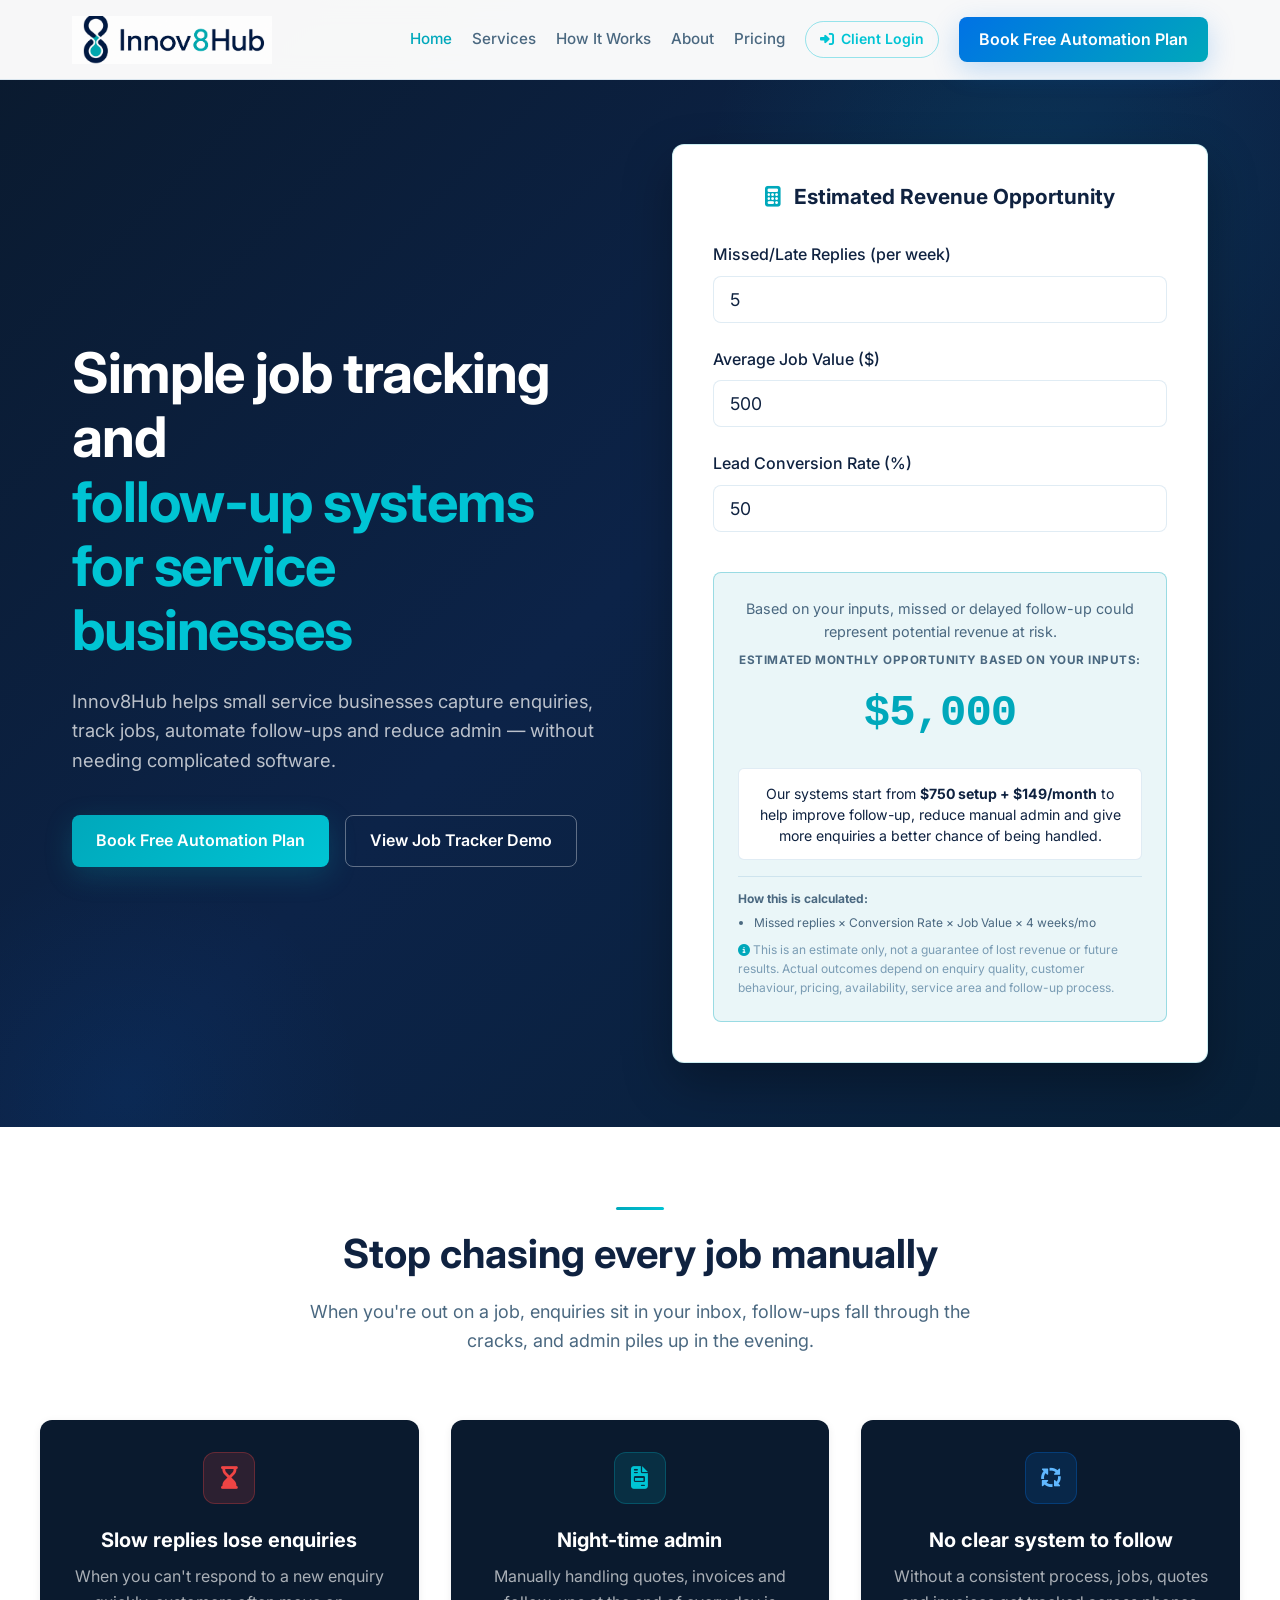
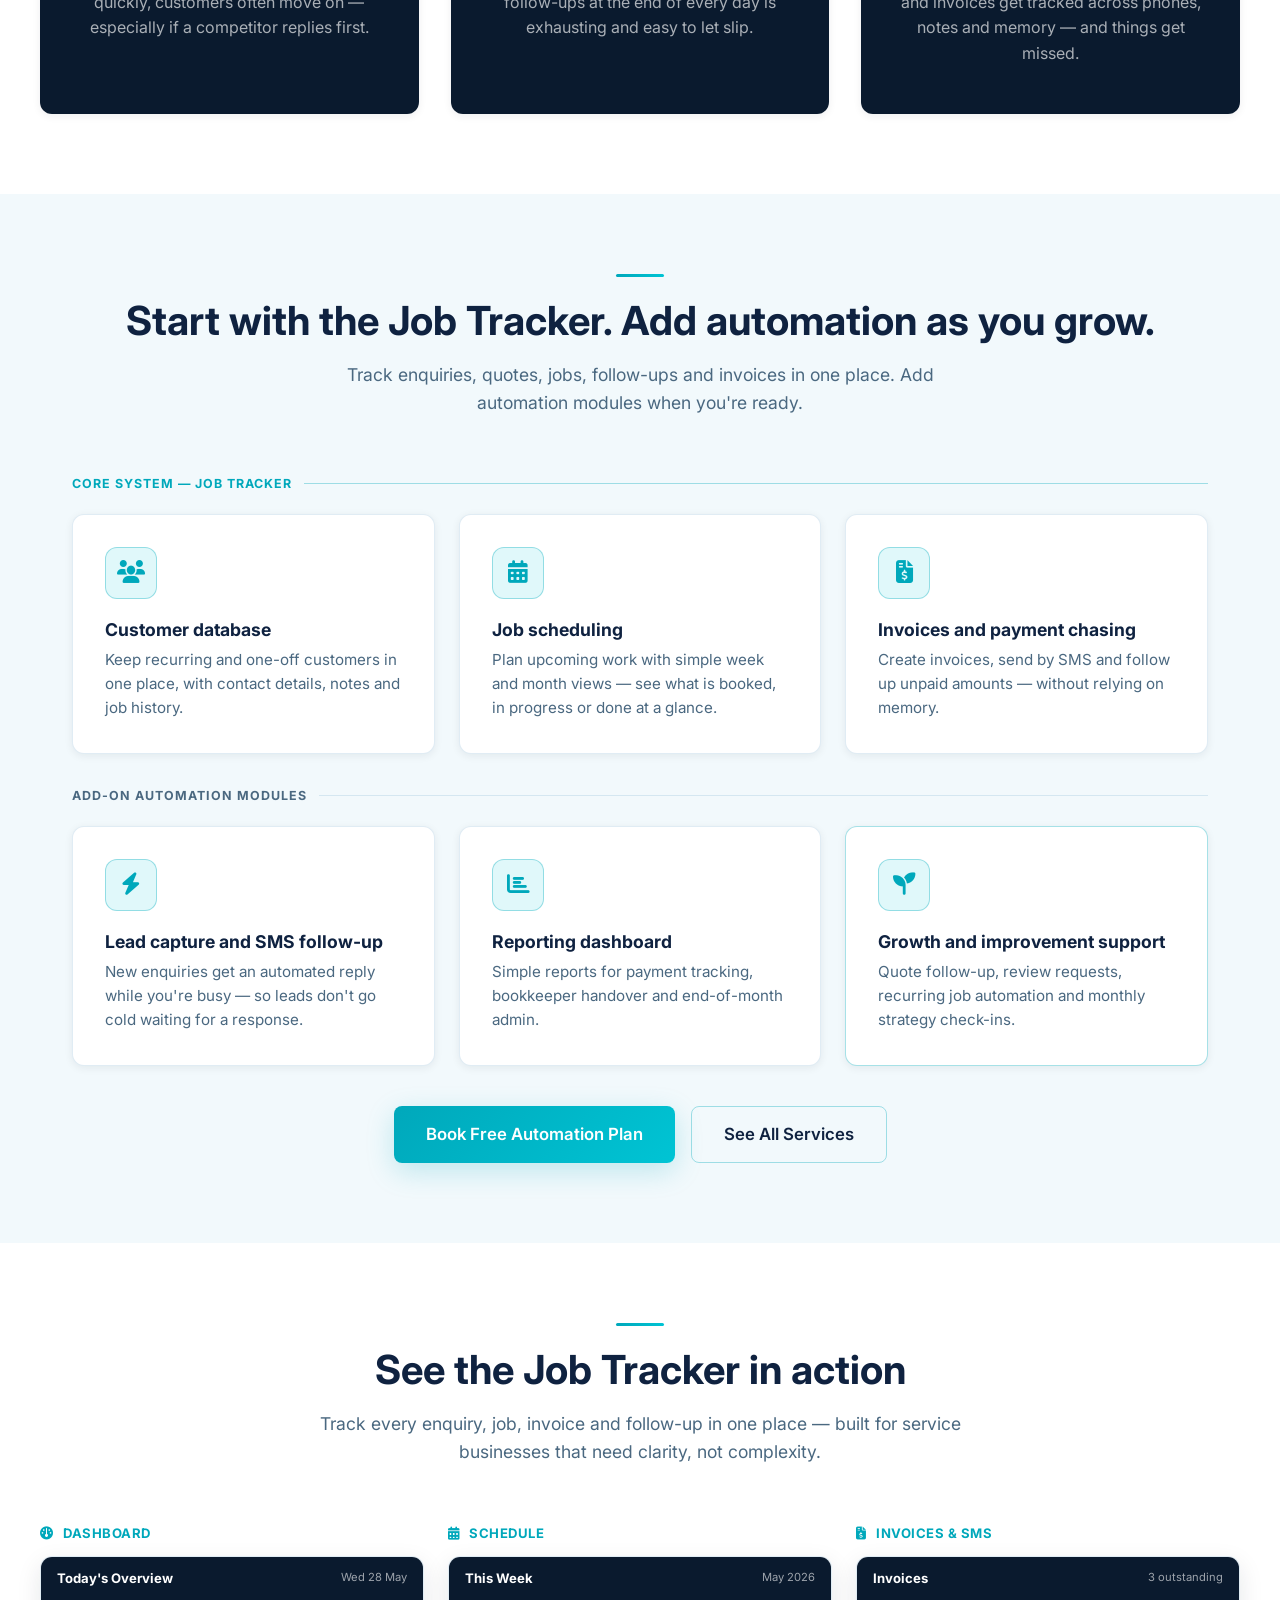
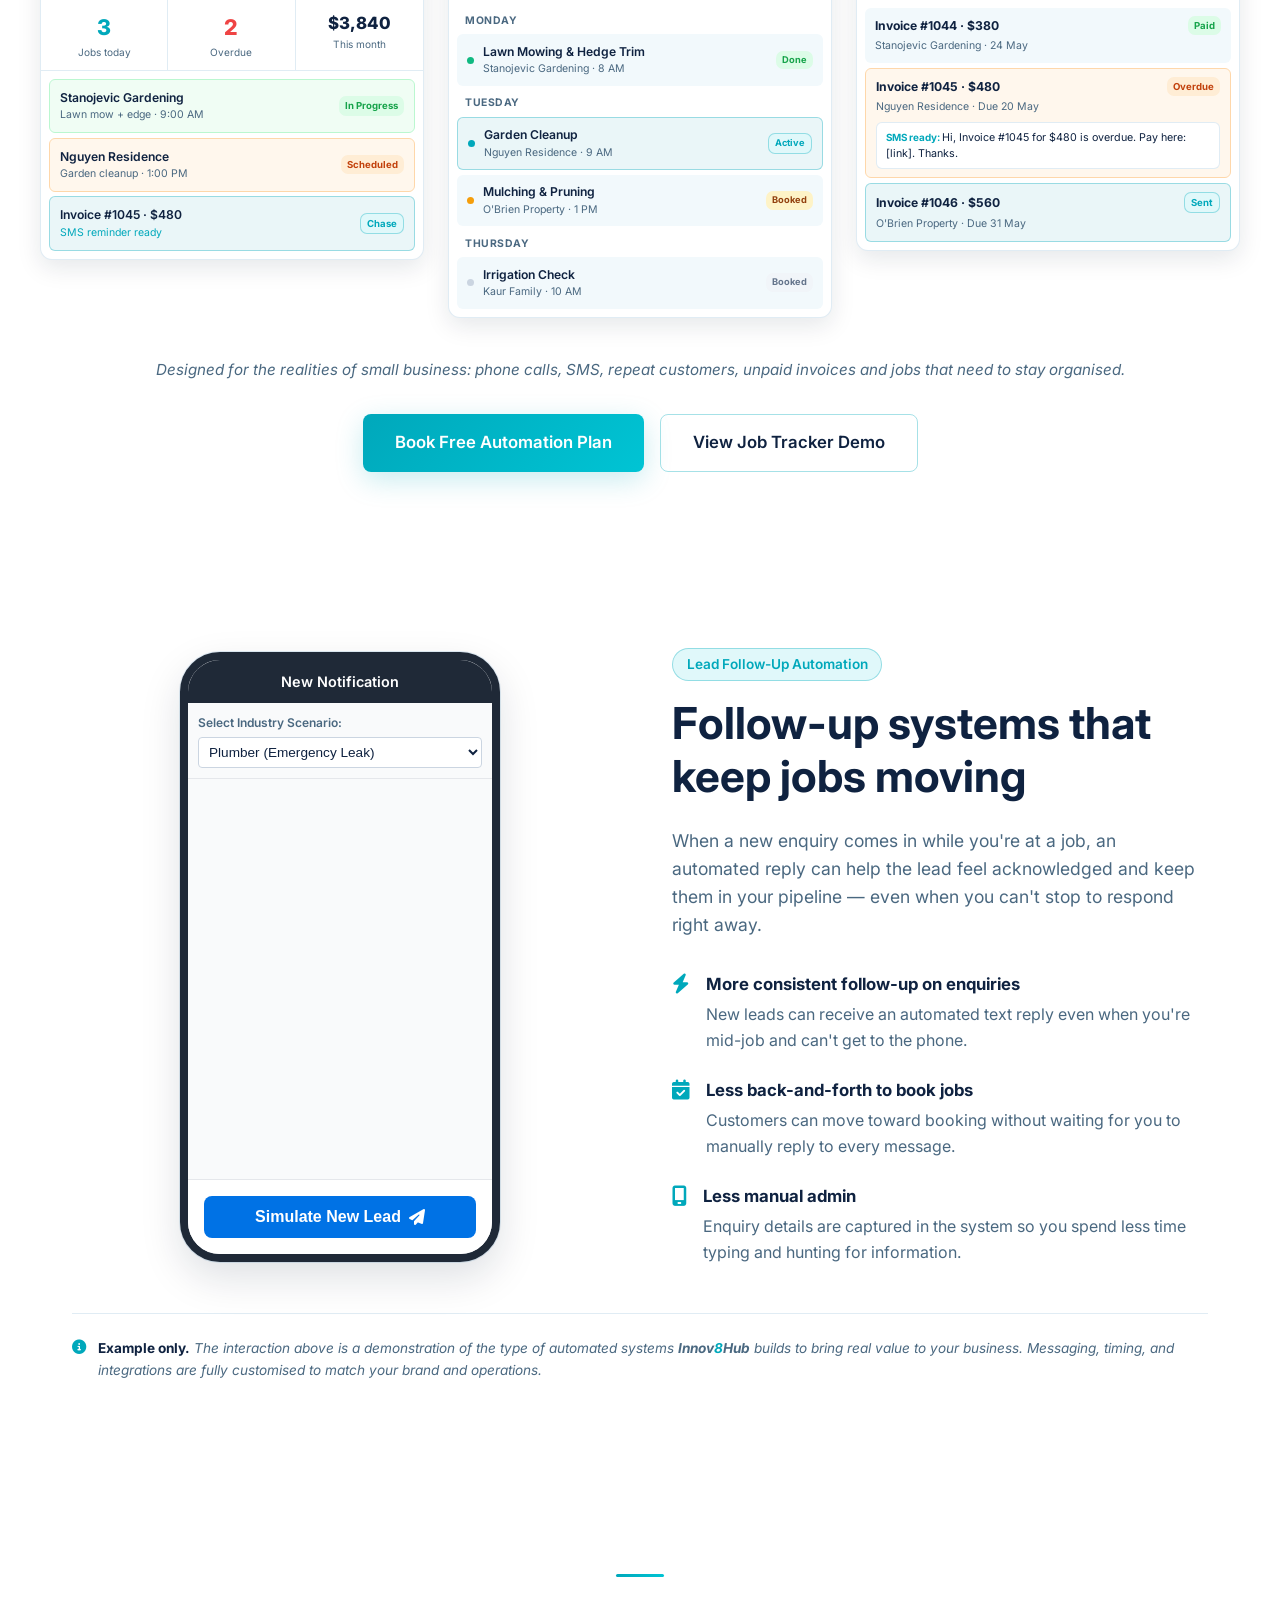
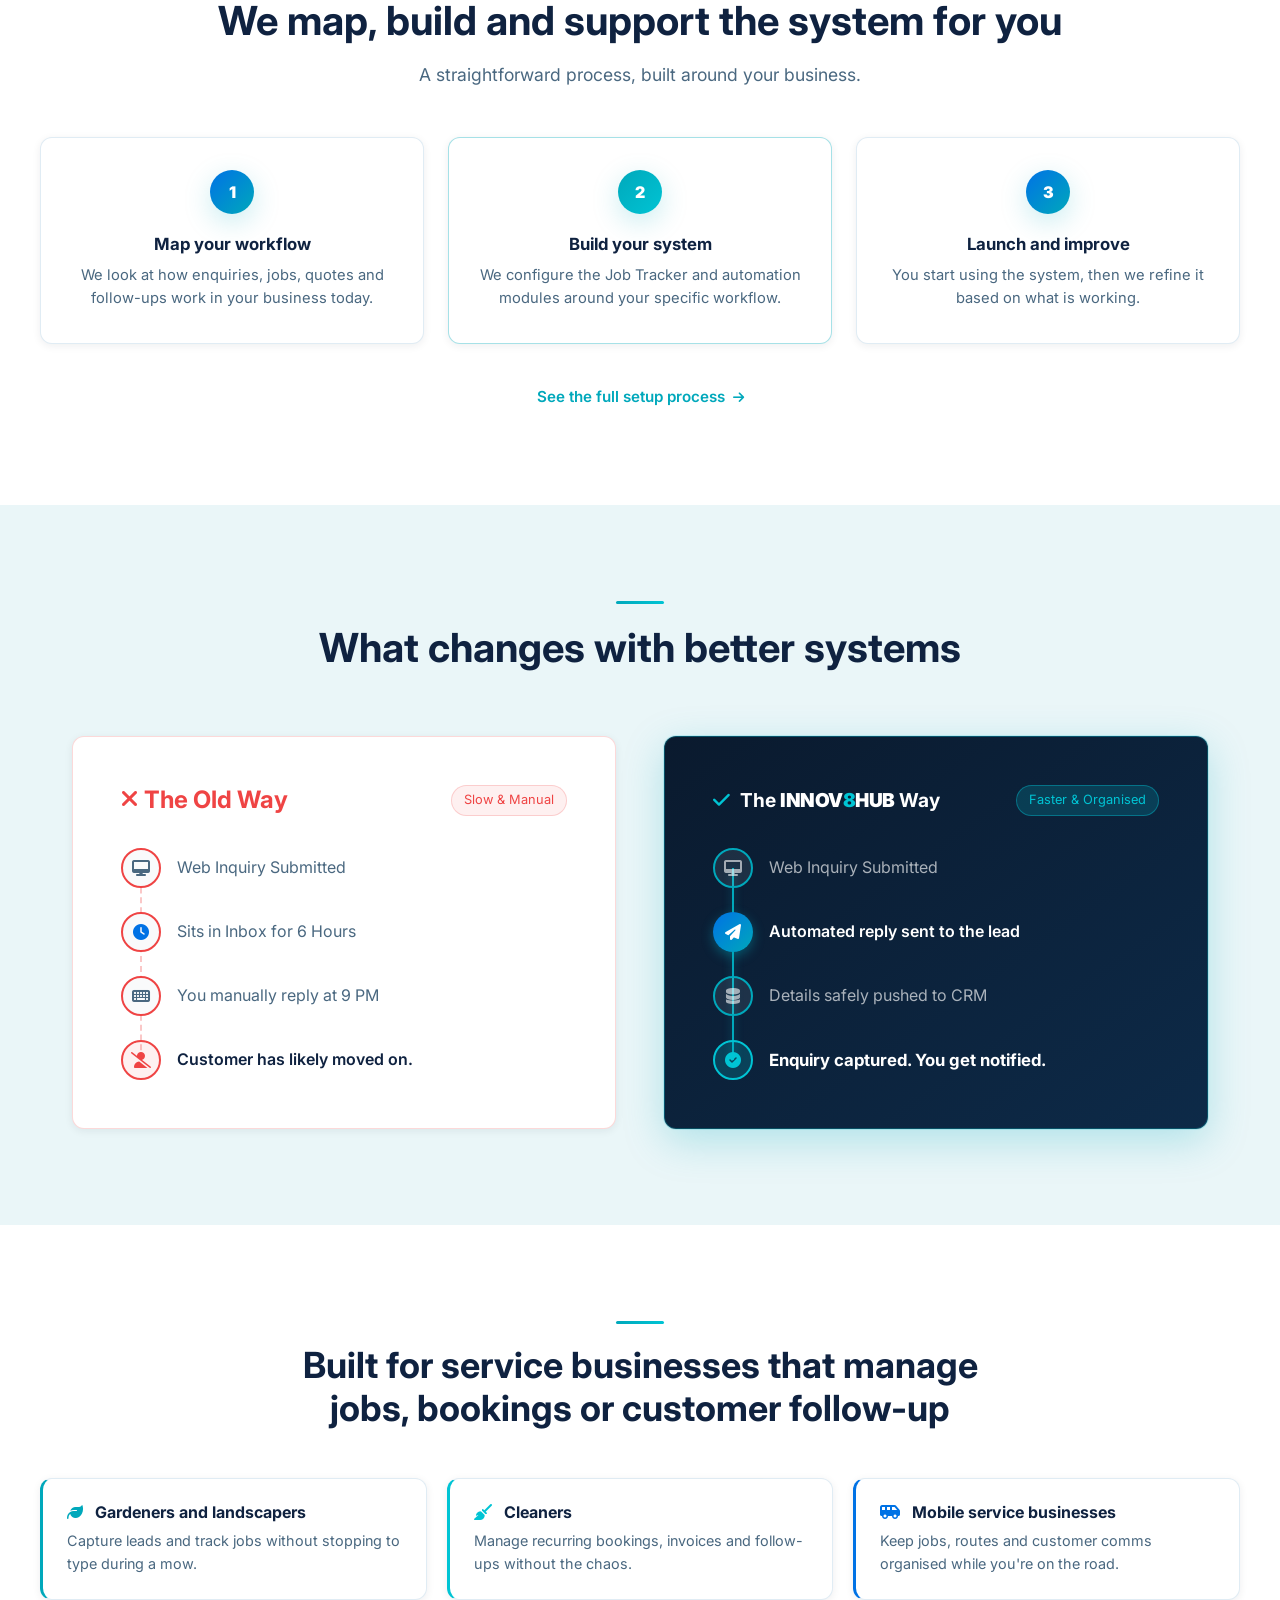
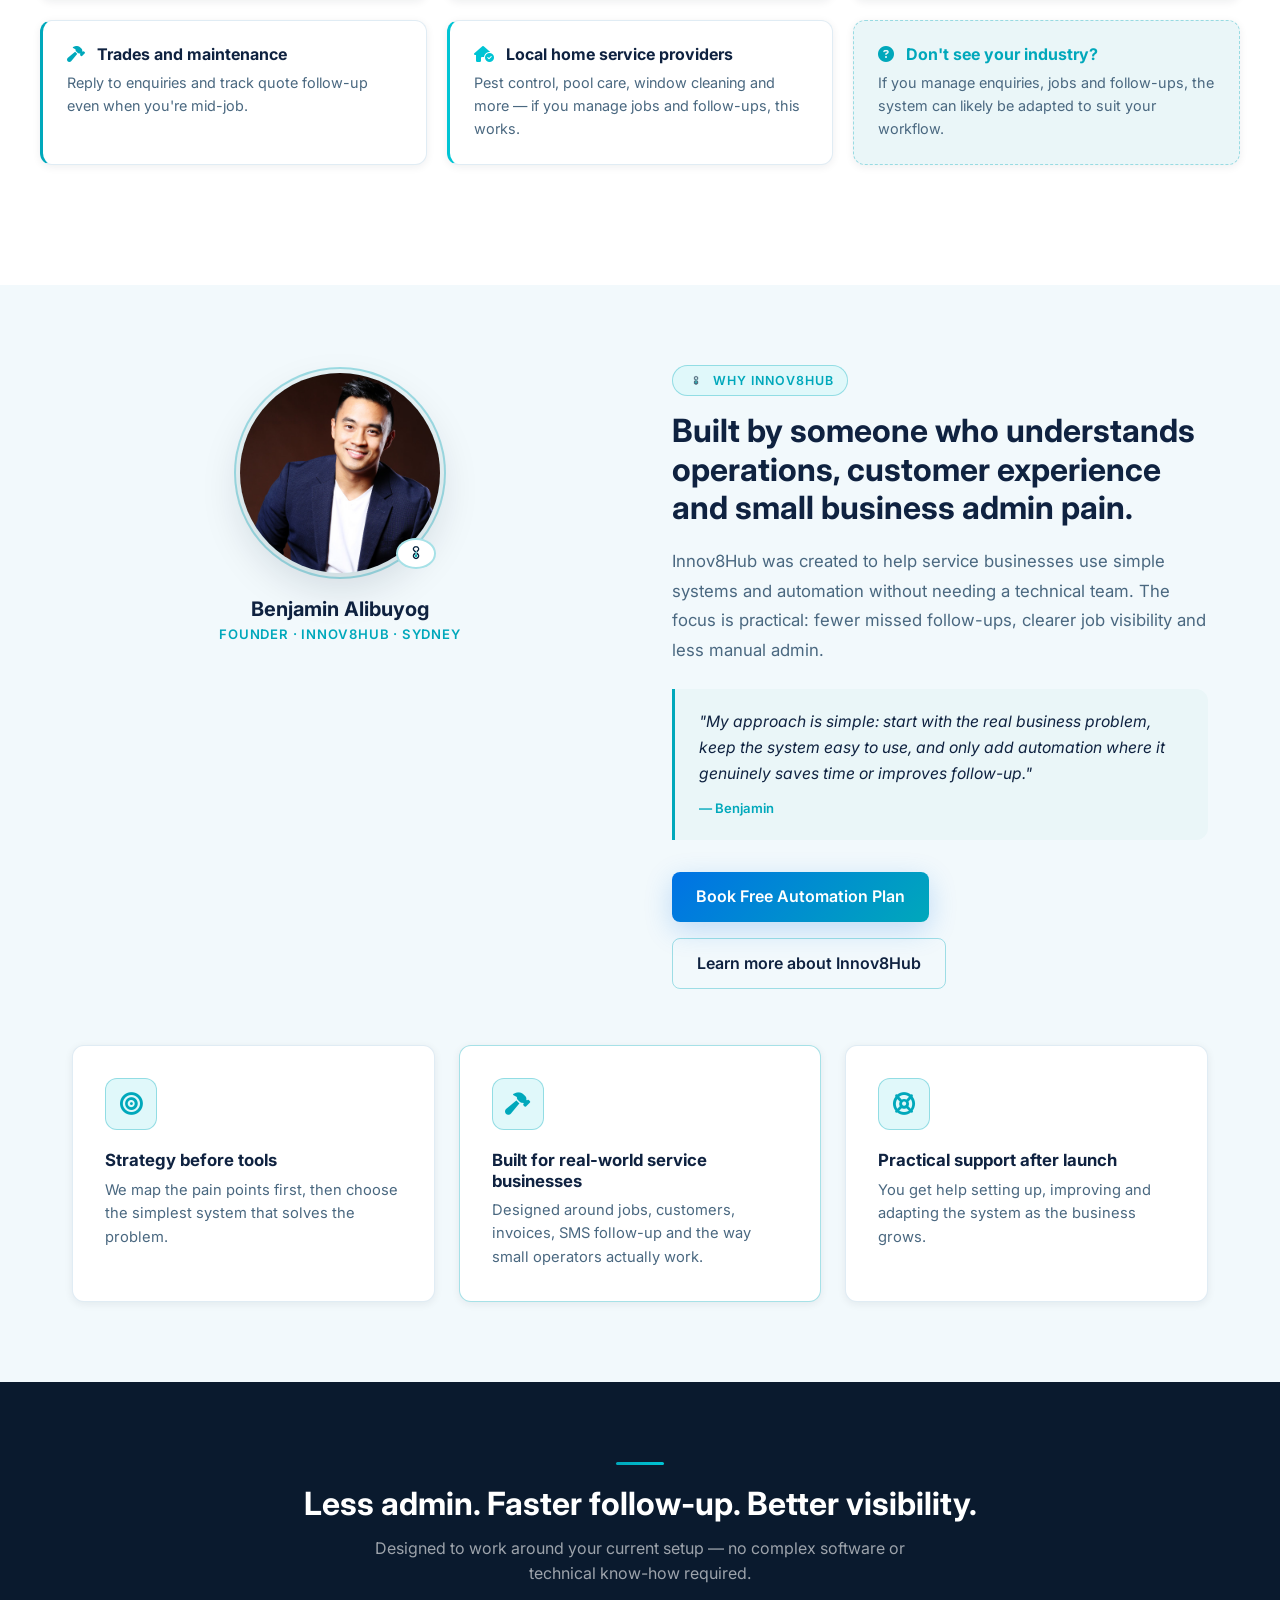
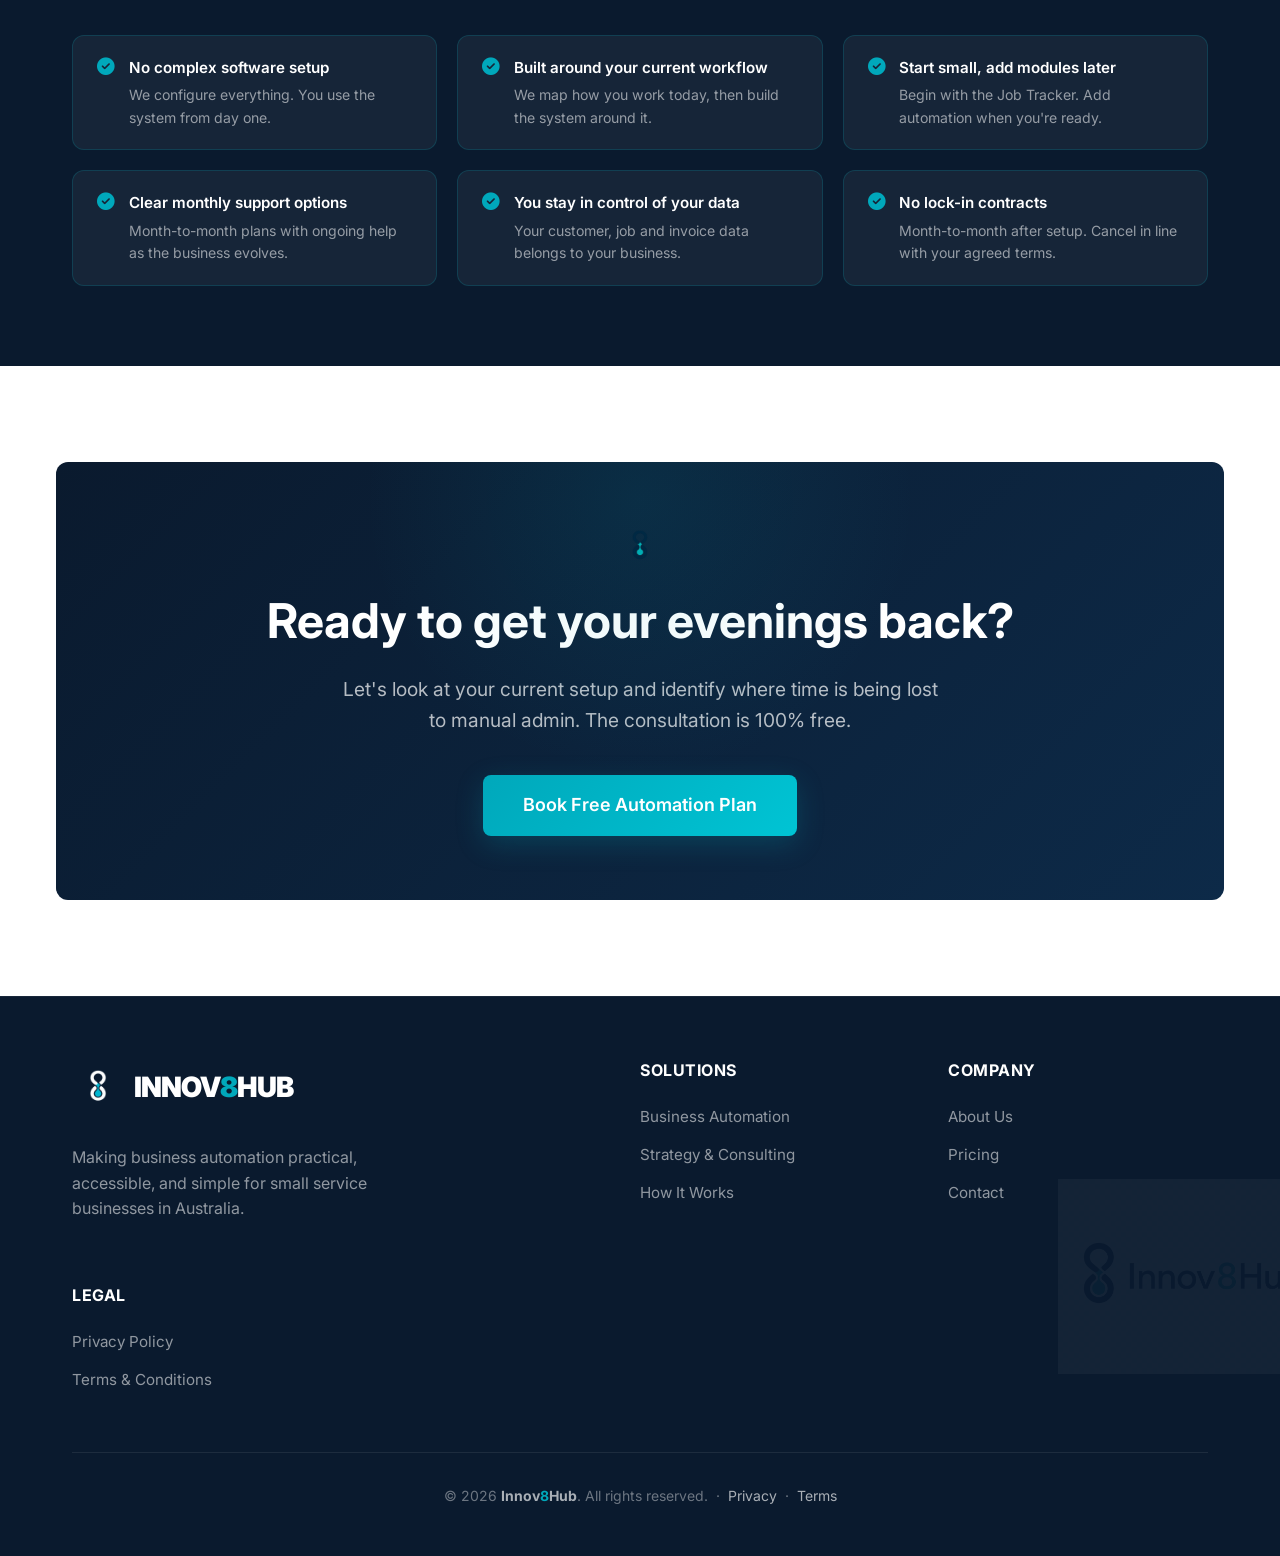
==== commit 460abd09: "Refine logo sizing and layout across website - Navbar: single Logov2.png (200×48, cover-cropped to e" ====
--- a/website/index.html
+++ b/website/index.html
@@ -16,8 +16,7 @@
   <nav class="navbar">
     <div class="container nav-container">
       <a href="index.html" class="logo">
-        <img src="img/icon.png" alt="Innov8Hub" class="logo-icon" style="width: 44px; height: 44px; object-fit: cover; object-position: center; border-radius: 8px; flex-shrink: 0;">
-        <img src="img/business-name.png" alt="Innov8Hub" class="logo-name" style="width: 160px; height: 32px; object-fit: cover; object-position: center; flex-shrink: 0;">
+        <img src="img/logov2.png" alt="Innov8Hub" class="logo-full" style="width: 200px; height: 48px; object-fit: cover; object-position: center; flex-shrink: 0;">
       </a>
       <div class="nav-links">
         <a href="index.html" class="nav-link active">Home</a>
@@ -671,7 +670,7 @@
       <div class="footer-top">
         <div>
           <a href="index.html" class="logo" style="font-size: 1.75rem; margin-bottom: 1rem; display: inline-flex;">
-            <img src="img/icon.png" alt="Innov8Hub" style="width: 44px; height: 44px; object-fit: cover; object-position: center; border-radius: 8px; flex-shrink: 0;">
+            <img src="img/icon-inverted.png" alt="Innov8Hub" style="width: 52px; height: 52px; object-fit: cover; object-position: center; border-radius: 8px; flex-shrink: 0; mix-blend-mode: screen;">
             <span style="font-weight: 900; letter-spacing: -1px; text-transform: uppercase; color: #FFFFFF;">Innov<span class="brand-8">8</span>Hub</span>
           </a>
           <p class="footer-desc">Making business automation practical, accessible, and simple for small service businesses in Australia.</p>
--- a/website/css/style.css
+++ b/website/css/style.css
@@ -903,8 +903,7 @@
   h2 { font-size: 1.45rem !important; }
 
   .logo span          { font-size: 1.15rem; }
-  .logo .logo-icon   { width: 36px !important; height: 36px !important; }
-  .logo .logo-name   { width: 120px !important; height: 24px !important; }
+  .logo .logo-full   { width: 160px !important; height: 38px !important; }
 
   .step-badge { width: 52px !important; height: 52px !important; font-size: 1.2rem !important; }
 
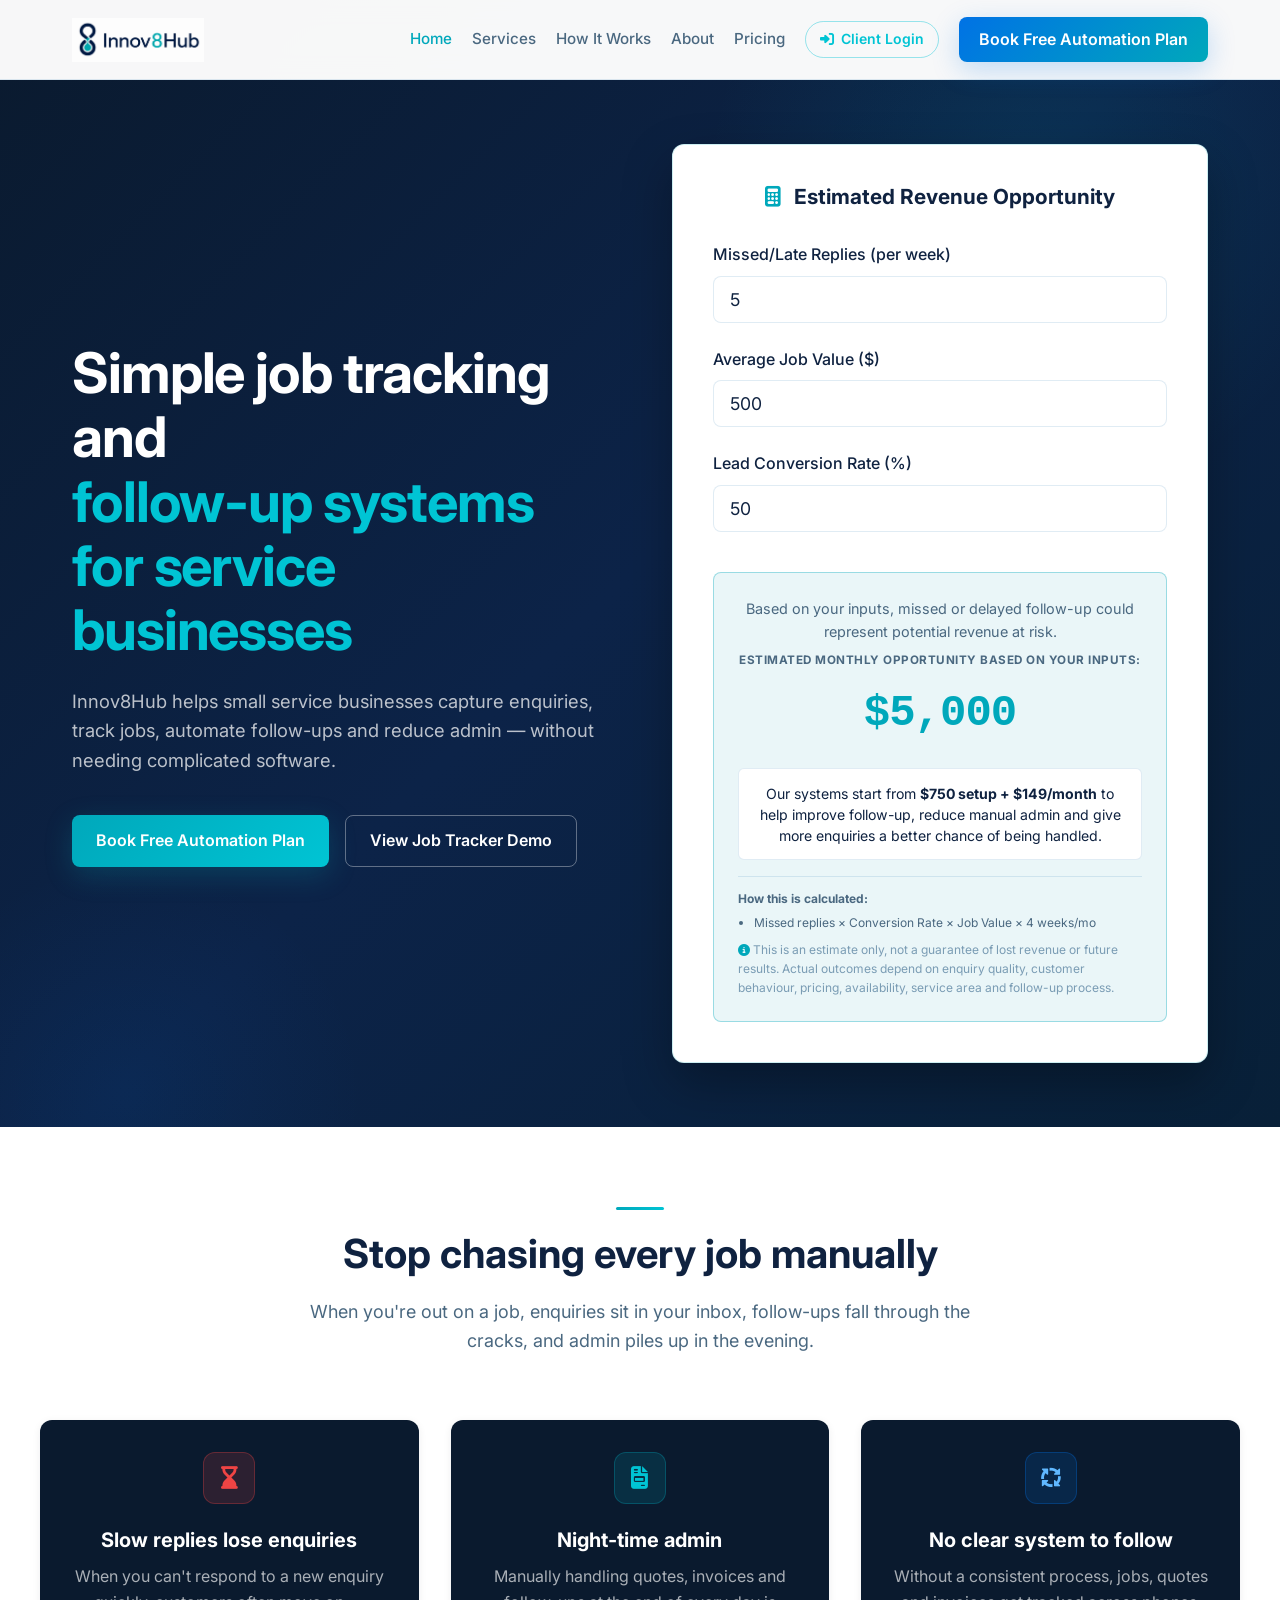
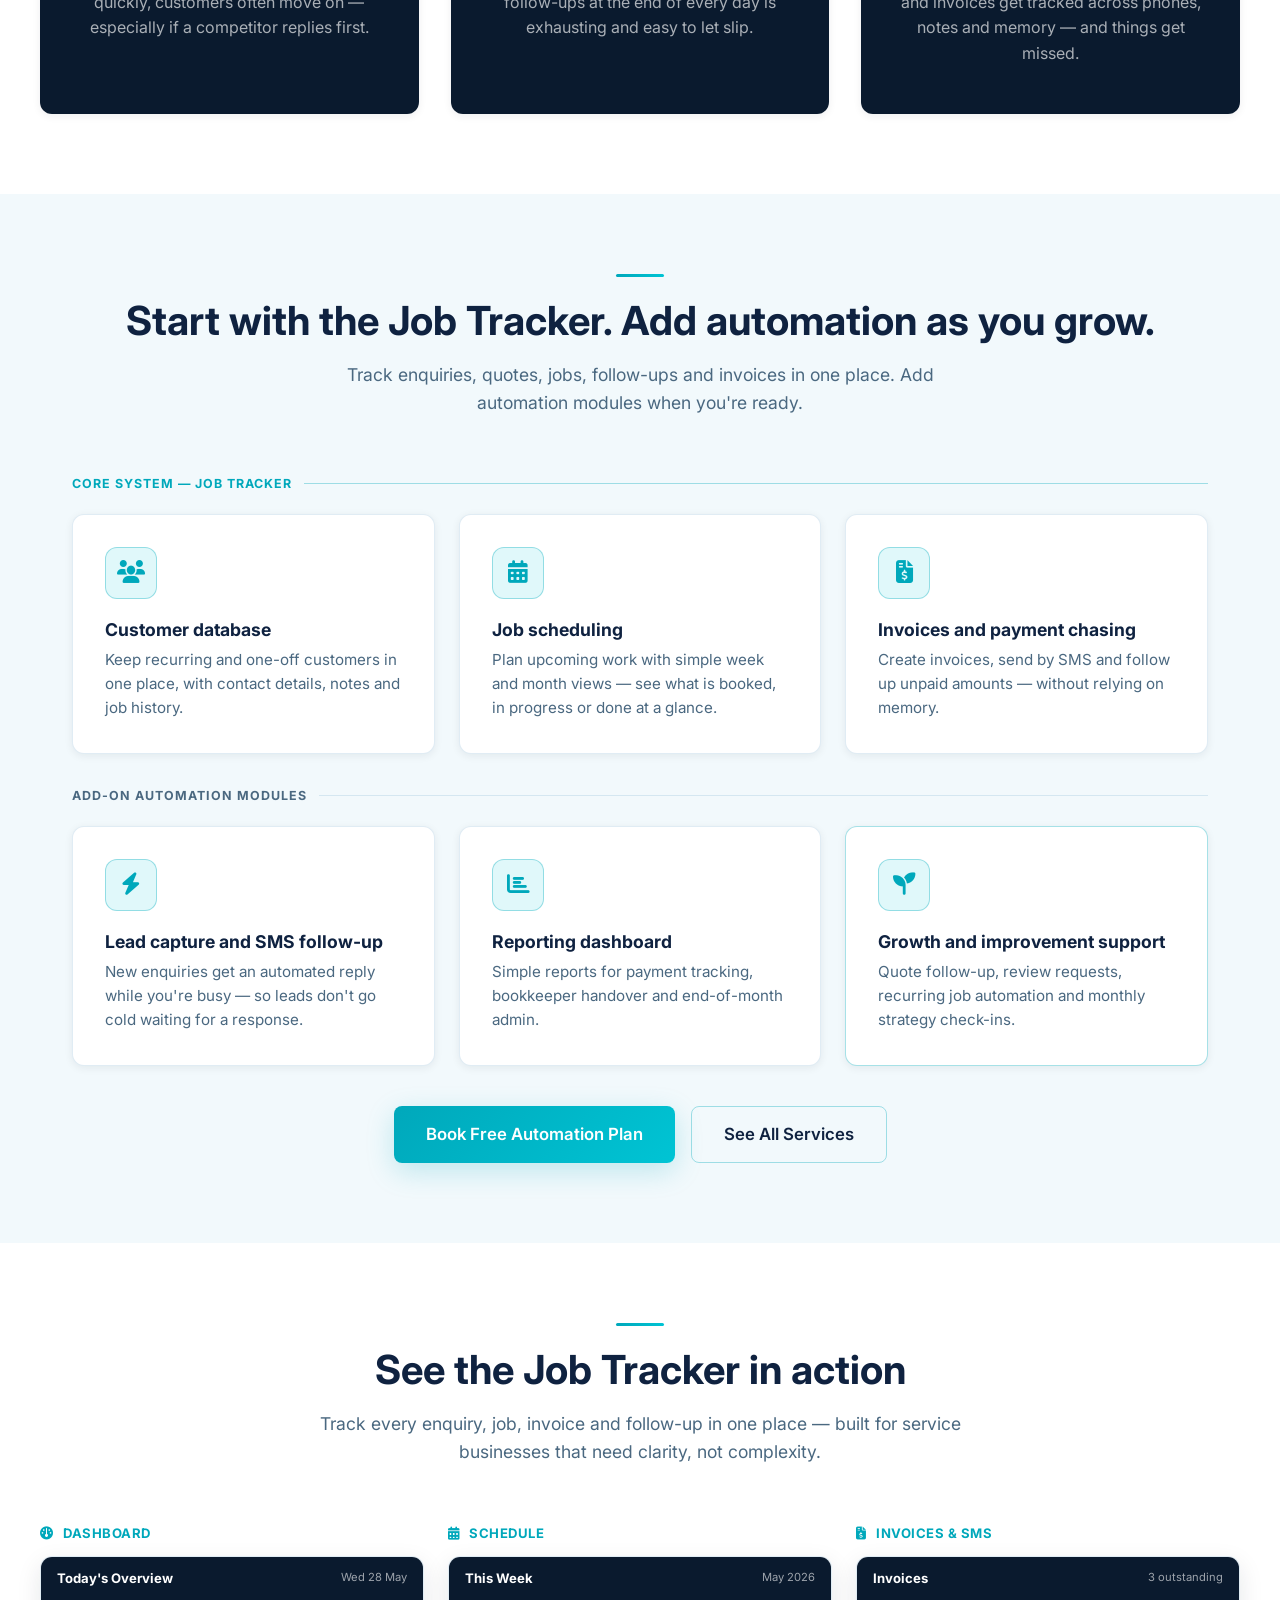
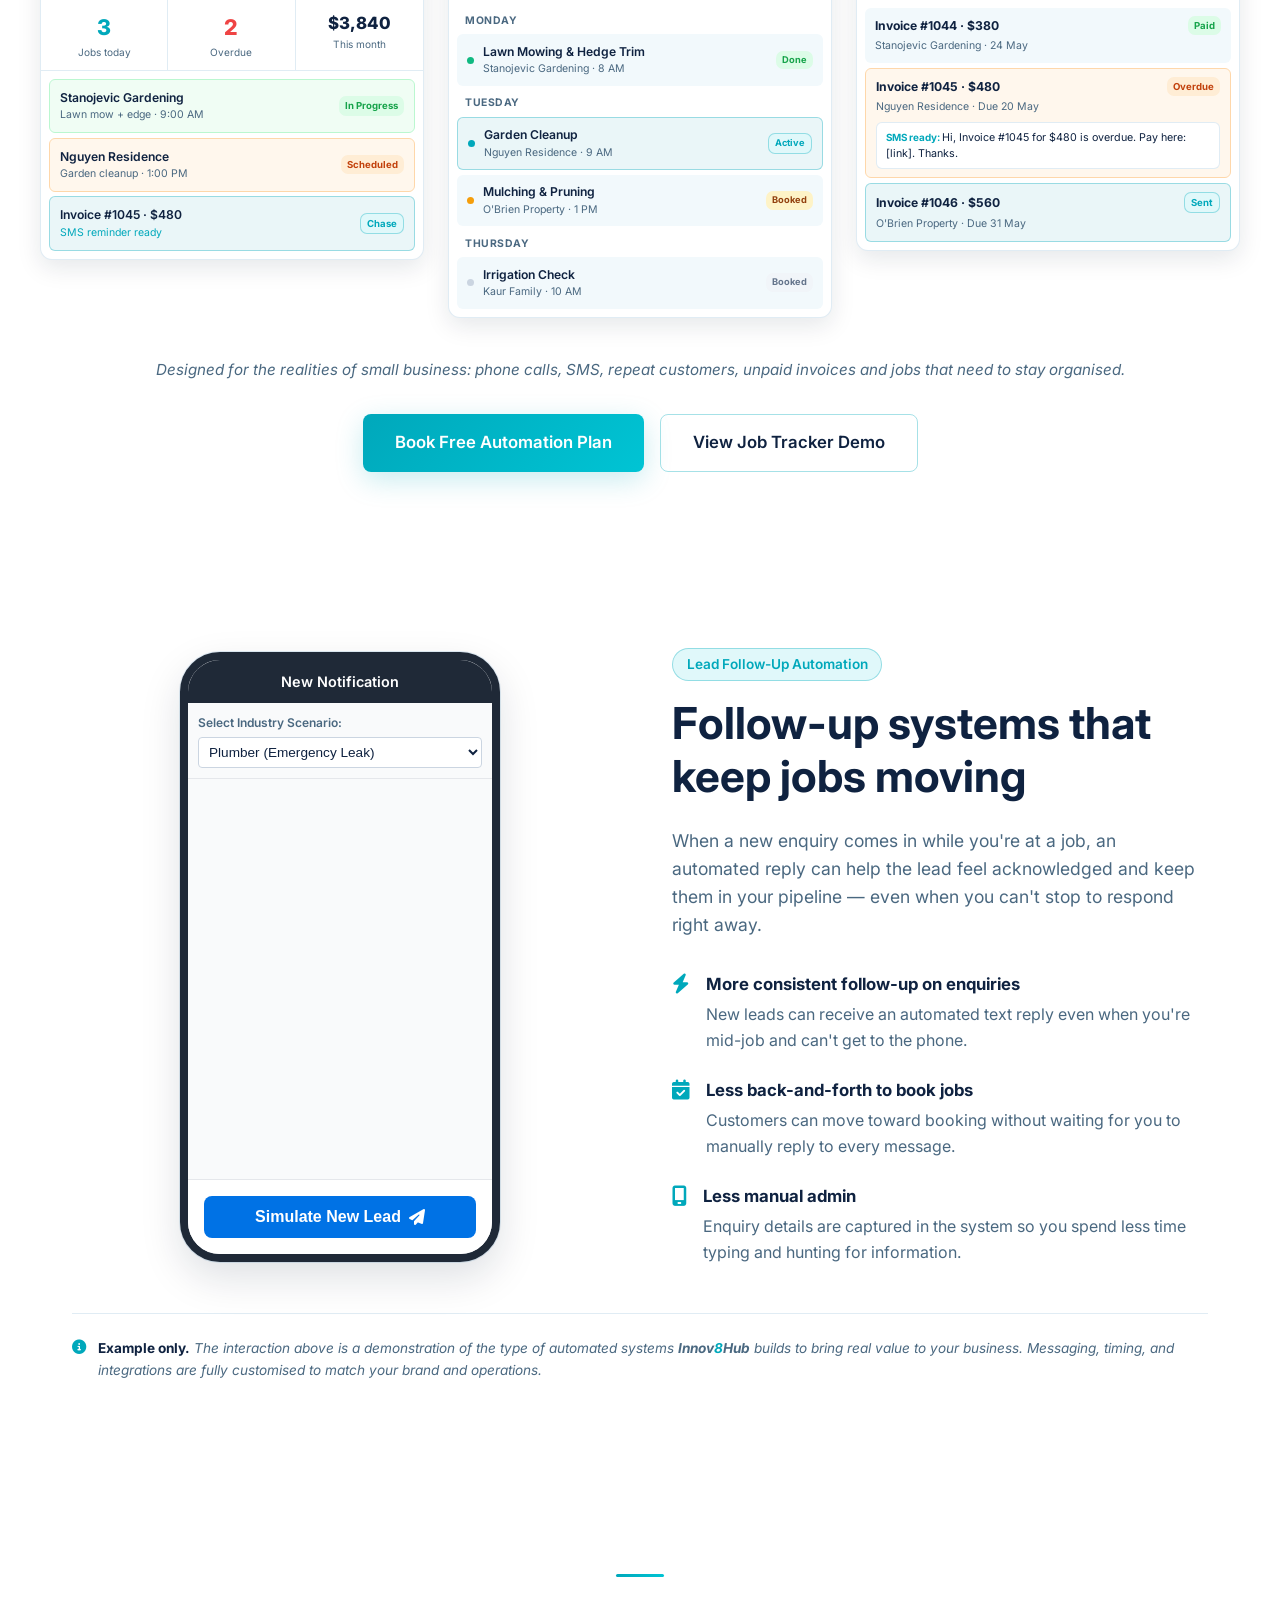
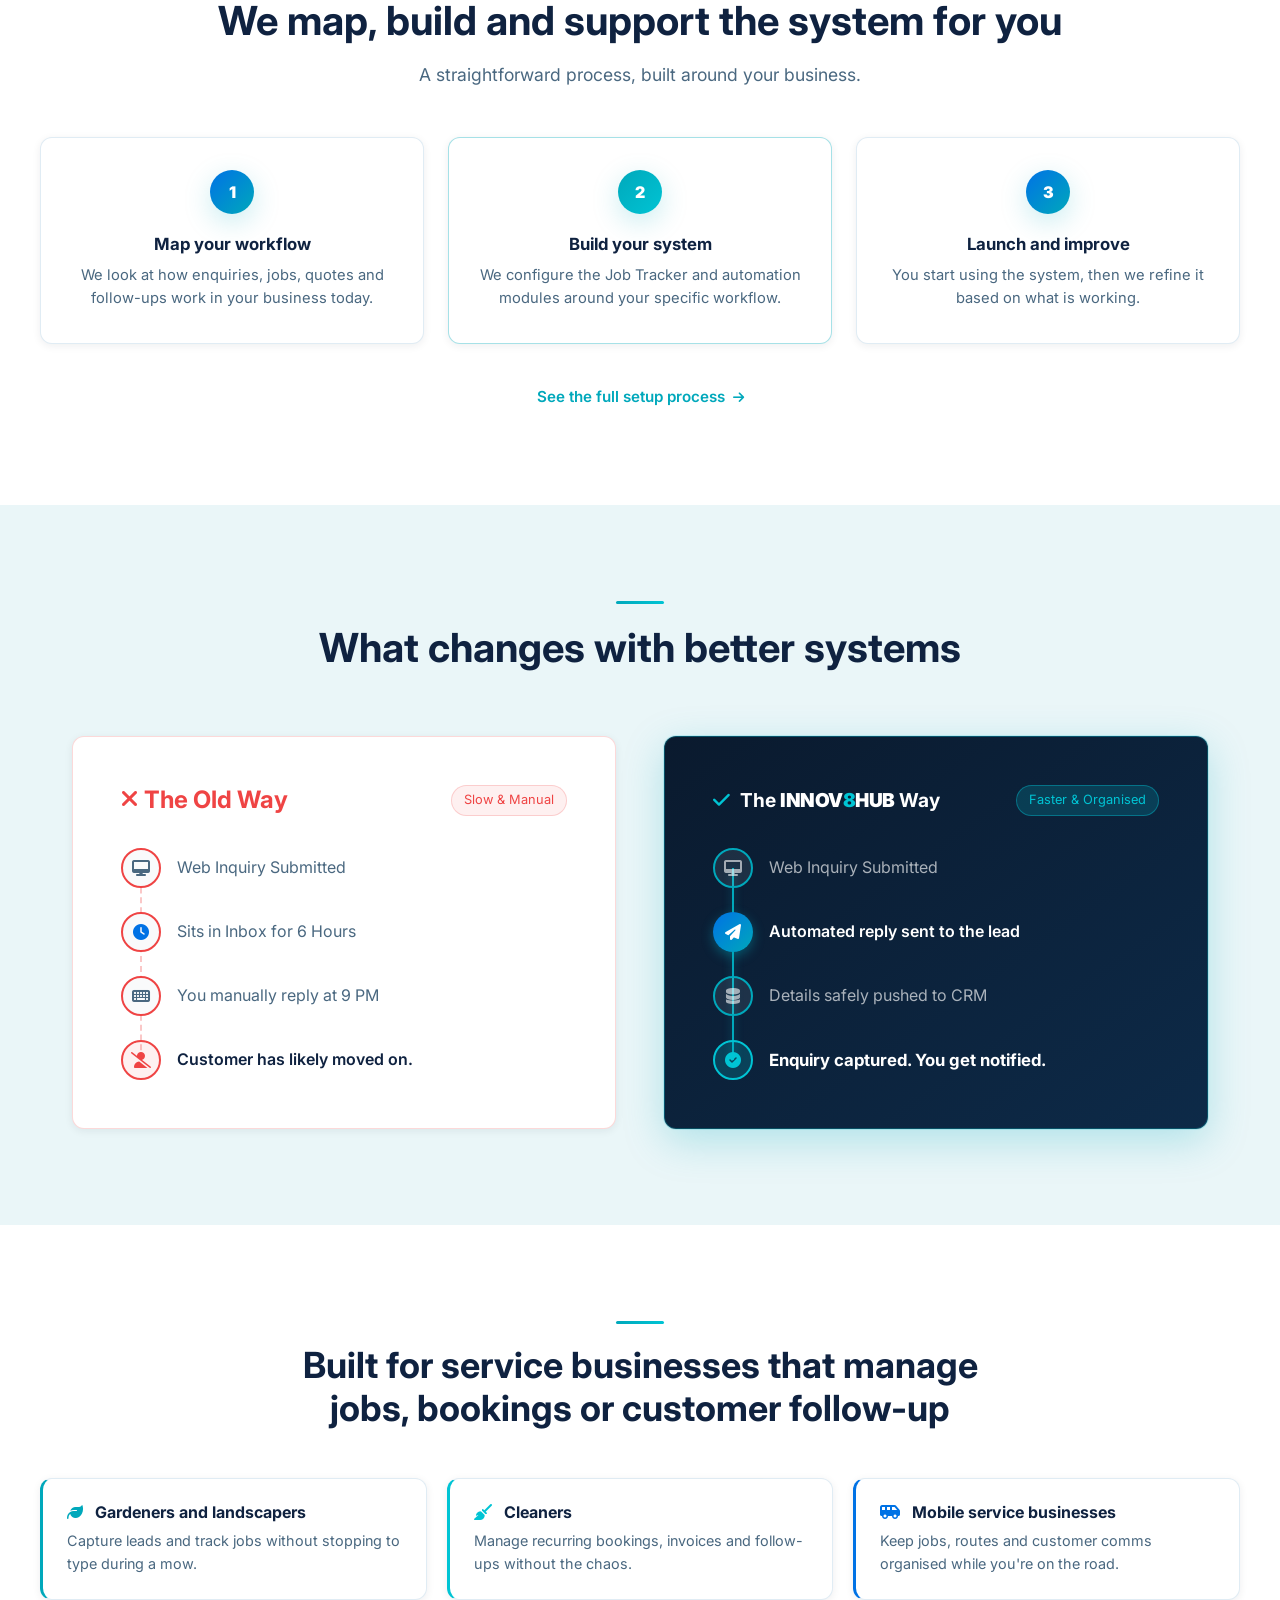
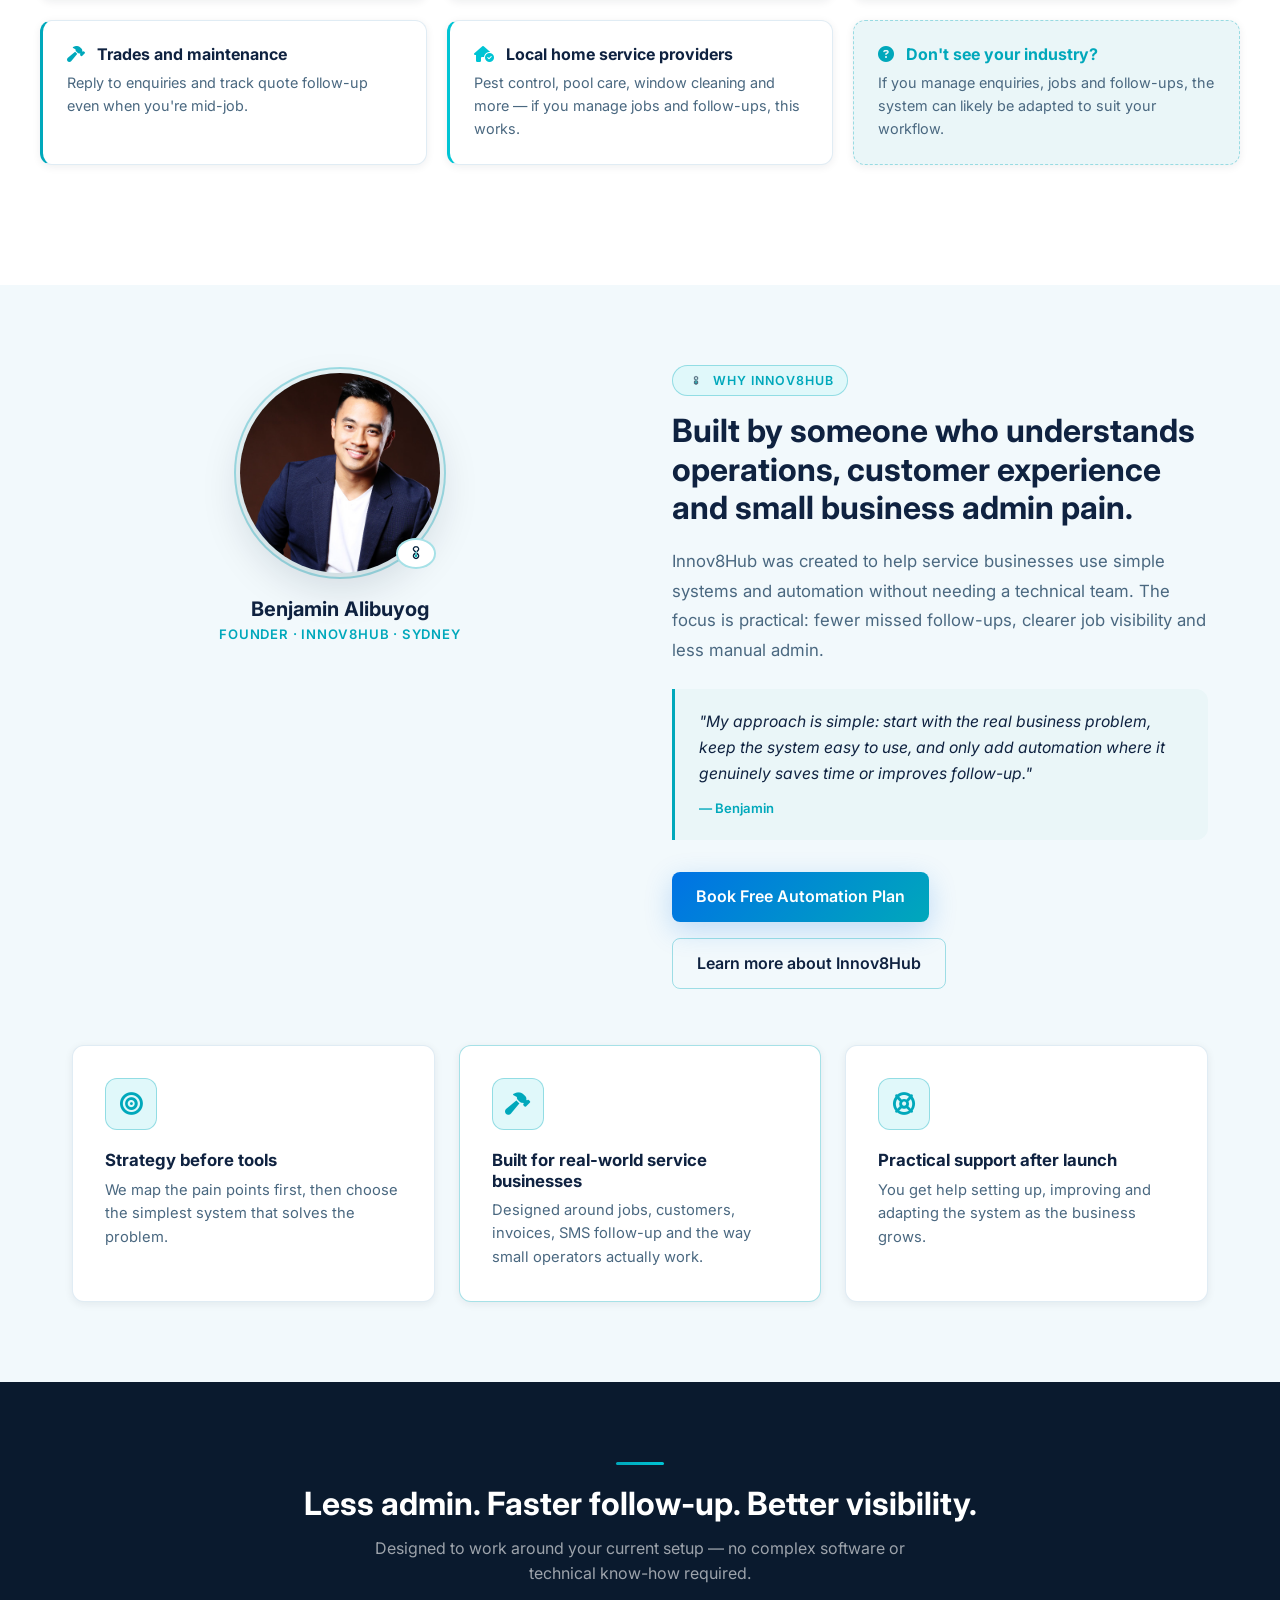
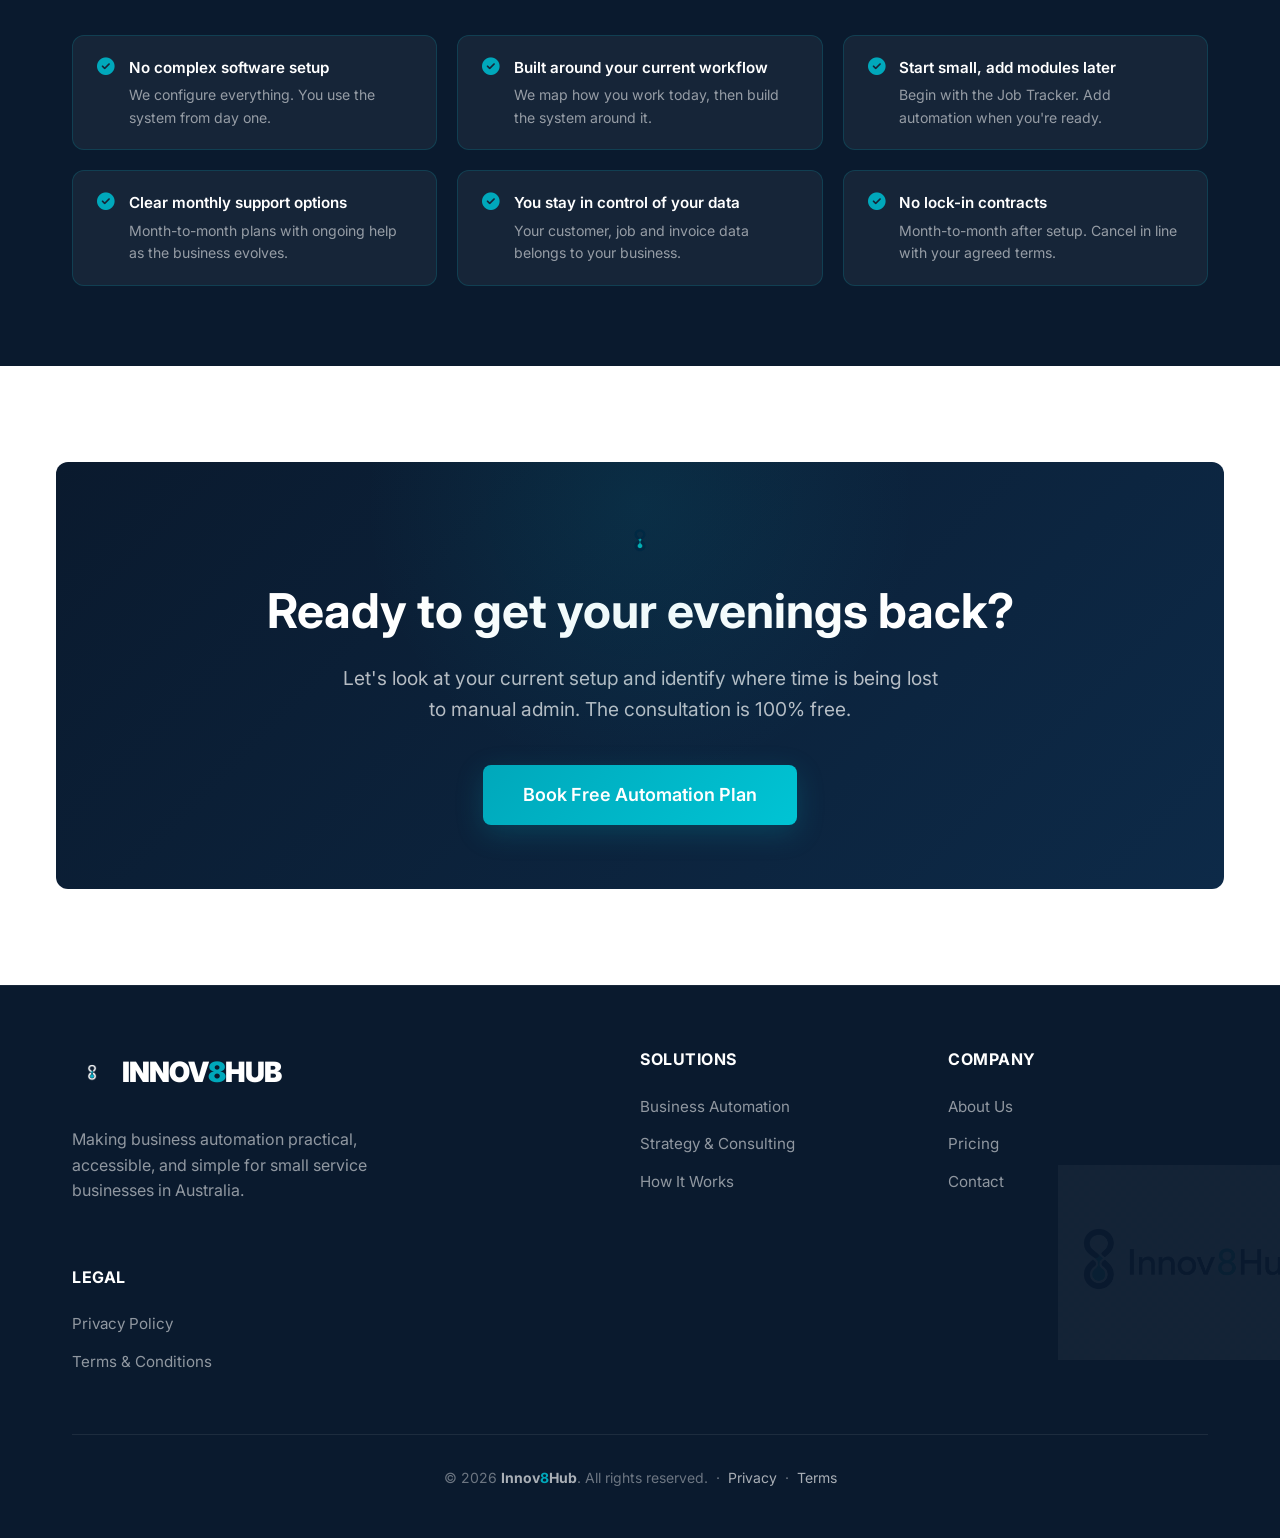
==== commit 2ae84185: "Brand consistency, metadata, and logo system cleanup - Logo alt text: all nav logos → "Innov8Hub log" ====
--- a/website/index.html
+++ b/website/index.html
@@ -8,7 +8,28 @@
   <link rel="stylesheet" href="https://cdnjs.cloudflare.com/ajax/libs/font-awesome/6.4.0/css/all.min.css">
   <link rel="stylesheet" href="css/style.css">
   <link rel="icon" type="image/png" href="img/favicon.png">
+  <link rel="apple-touch-icon" href="img/favicon.png">
   <link rel="icon" type="image/svg+xml" href="img/favicon.svg">
+  <meta property="og:type"        content="website">
+  <meta property="og:title"       content="Innov8Hub | Job Tracking & Admin Automation for Australian Service Businesses">
+  <meta property="og:description" content="Innov8Hub automates job tracking, invoicing, and admin for Australian service businesses. Save hours every week.">
+  <meta property="og:url"         content="https://innov8hub.io/">
+  <meta property="og:image"       content="https://innov8hub.io/img/logov2.png">
+  <meta property="og:site_name"   content="Innov8Hub">
+  <meta name="twitter:card"        content="summary_large_image">
+  <meta name="twitter:title"       content="Innov8Hub | Job Tracking & Admin Automation for Australian Service Businesses">
+  <meta name="twitter:description" content="Innov8Hub automates job tracking, invoicing, and admin for Australian service businesses. Save hours every week.">
+  <script type="application/ld+json">
+  {
+    "@context": "https://schema.org",
+    "@type": "Organization",
+    "name": "Innov8Hub",
+    "url": "https://innov8hub.io",
+    "logo": "https://innov8hub.io/img/logov2.png",
+    "description": "Innov8Hub automates job tracking, invoicing, and admin for Australian service businesses.",
+    "address": { "@type": "PostalAddress", "addressCountry": "AU" }
+  }
+  </script>
 </head>
 <body>
 
@@ -16,7 +37,7 @@
   <nav class="navbar">
     <div class="container nav-container">
       <a href="index.html" class="logo">
-        <img src="img/logov2.png" alt="Innov8Hub" class="logo-full" style="width: 200px; height: 48px; object-fit: cover; object-position: center; flex-shrink: 0;">
+        <img src="img/logov2.png" alt="Innov8Hub logo" class="logo-full" style="width: auto; max-width: 170px; max-height: 44px; object-fit: contain; flex-shrink: 0;">
       </a>
       <div class="nav-links">
         <a href="index.html" class="nav-link active">Home</a>
@@ -548,7 +569,7 @@
           <div style="position: relative; display: inline-block; margin-bottom: 1.5rem;">
             <img src="img/benjamin-profile.jpg" alt="Benjamin Alibuyog, founder of Innov8Hub" style="width: 200px; height: 200px; border-radius: 50%; object-fit: cover; display: block; box-shadow: var(--shadow-lg), 0 0 0 4px var(--bg-teal), 0 0 0 6px var(--border-teal);">
             <div style="position: absolute; bottom: 4px; right: 4px; background: #FFFFFF; border-radius: 50%; padding: 4px; border: 2px solid var(--border-teal);">
-              <img src="img/icon.png" alt="Innov8Hub" width="28" height="28" style="border-radius: 50%; object-fit: cover; object-position: center; display: block;">
+              <img src="img/icon.png" alt="Innov8Hub icon" width="28" height="28" style="border-radius: 50%; object-fit: contain; display: block;">
             </div>
           </div>
           <h3 style="margin-bottom: 0.2rem; font-size: 1.25rem;">Benjamin Alibuyog</h3>
@@ -656,7 +677,7 @@
   <section class="container text-center" style="padding: 6rem 1rem;">
     <div class="cta-section">
       <div class="cta-logo-mark">
-        <img src="img/icon.png" alt="Innov8Hub" width="64" height="64" style="border-radius: 12px; object-fit: cover; object-position: center;">
+        <img src="img/icon.png" alt="Innov8Hub icon" width="48" height="48" style="border-radius: 10px; object-fit: contain;">
       </div>
       <h2 style="font-size: 3rem; margin-bottom: 1.5rem;">Ready to get your evenings back?</h2>
       <p style="font-size: 1.2rem; color: rgba(255,255,255,0.7); margin-bottom: 2.5rem; max-width: 600px; margin-left: auto; margin-right: auto;">Let's look at your current setup and identify where time is being lost to manual admin. The consultation is 100% free.</p>
@@ -670,7 +691,7 @@
       <div class="footer-top">
         <div>
           <a href="index.html" class="logo" style="font-size: 1.75rem; margin-bottom: 1rem; display: inline-flex;">
-            <img src="img/icon-inverted.png" alt="Innov8Hub" style="width: 52px; height: 52px; object-fit: cover; object-position: center; border-radius: 8px; flex-shrink: 0; mix-blend-mode: screen;">
+            <img src="img/icon-inverted.png" alt="Innov8Hub icon" style="width: 40px; height: 40px; object-fit: contain; flex-shrink: 0; mix-blend-mode: screen;">
             <span style="font-weight: 900; letter-spacing: -1px; text-transform: uppercase; color: #FFFFFF;">Innov<span class="brand-8">8</span>Hub</span>
           </a>
           <p class="footer-desc">Making business automation practical, accessible, and simple for small service businesses in Australia.</p>
--- a/website/css/style.css
+++ b/website/css/style.css
@@ -902,8 +902,8 @@
   h1 { font-size: 1.85rem !important; }
   h2 { font-size: 1.45rem !important; }
 
-  .logo span          { font-size: 1.15rem; }
-  .logo .logo-full   { width: 160px !important; height: 38px !important; }
+  .logo span       { font-size: 1.15rem; }
+  .logo .logo-full { max-width: 140px !important; max-height: 40px !important; width: auto !important; height: auto !important; }
 
   .step-badge { width: 52px !important; height: 52px !important; font-size: 1.2rem !important; }
 
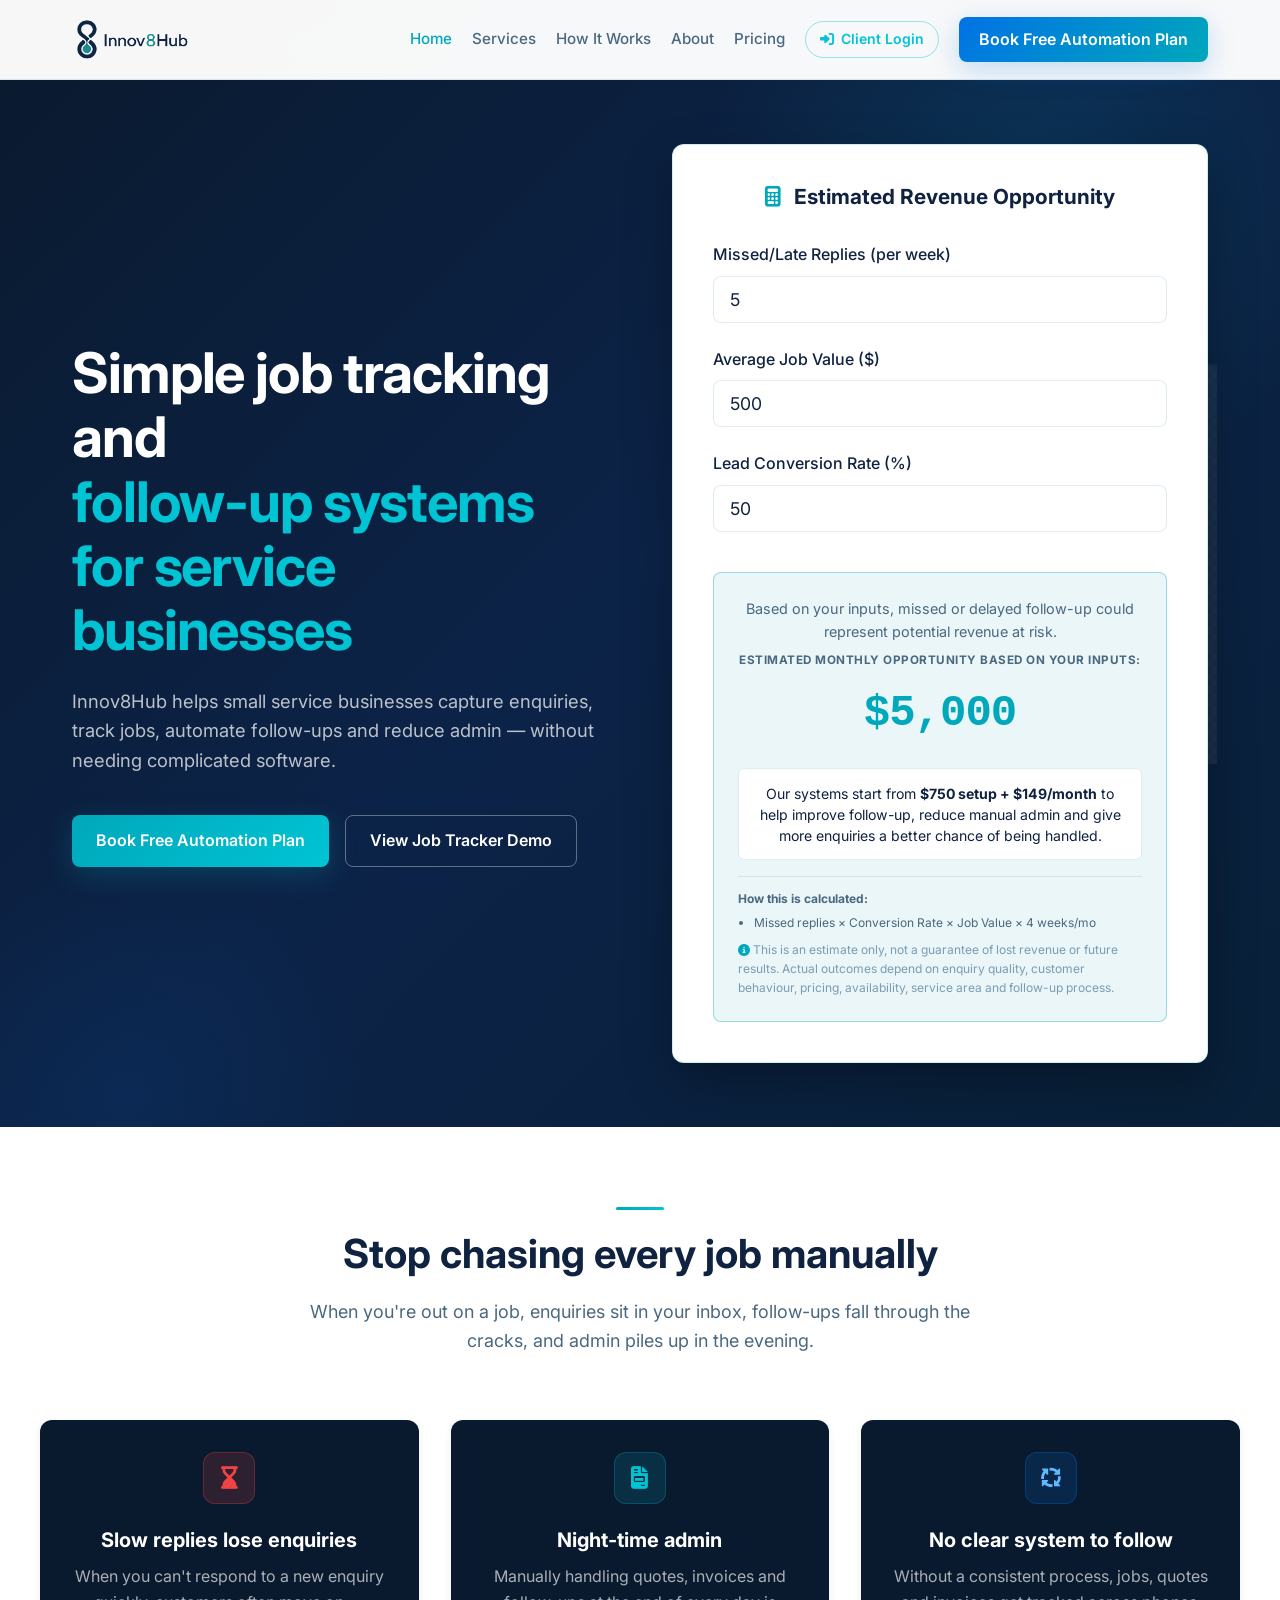
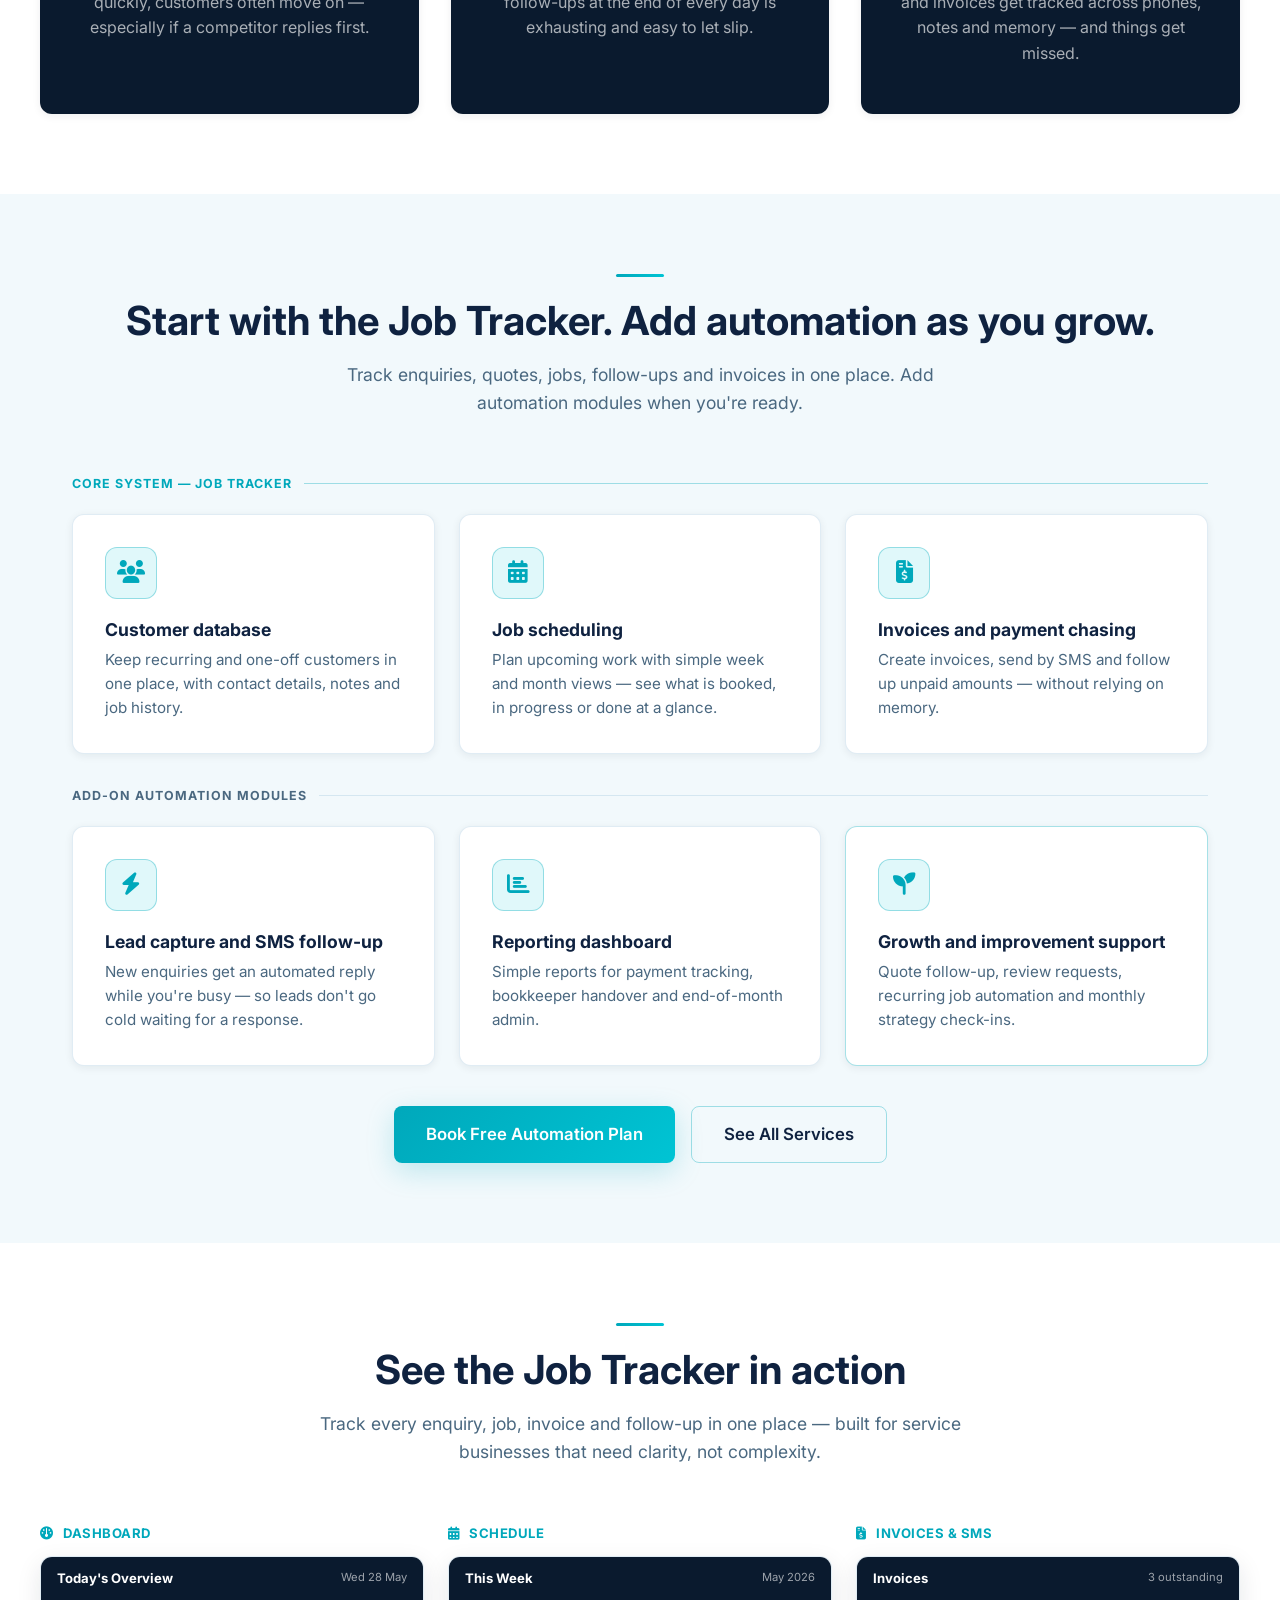
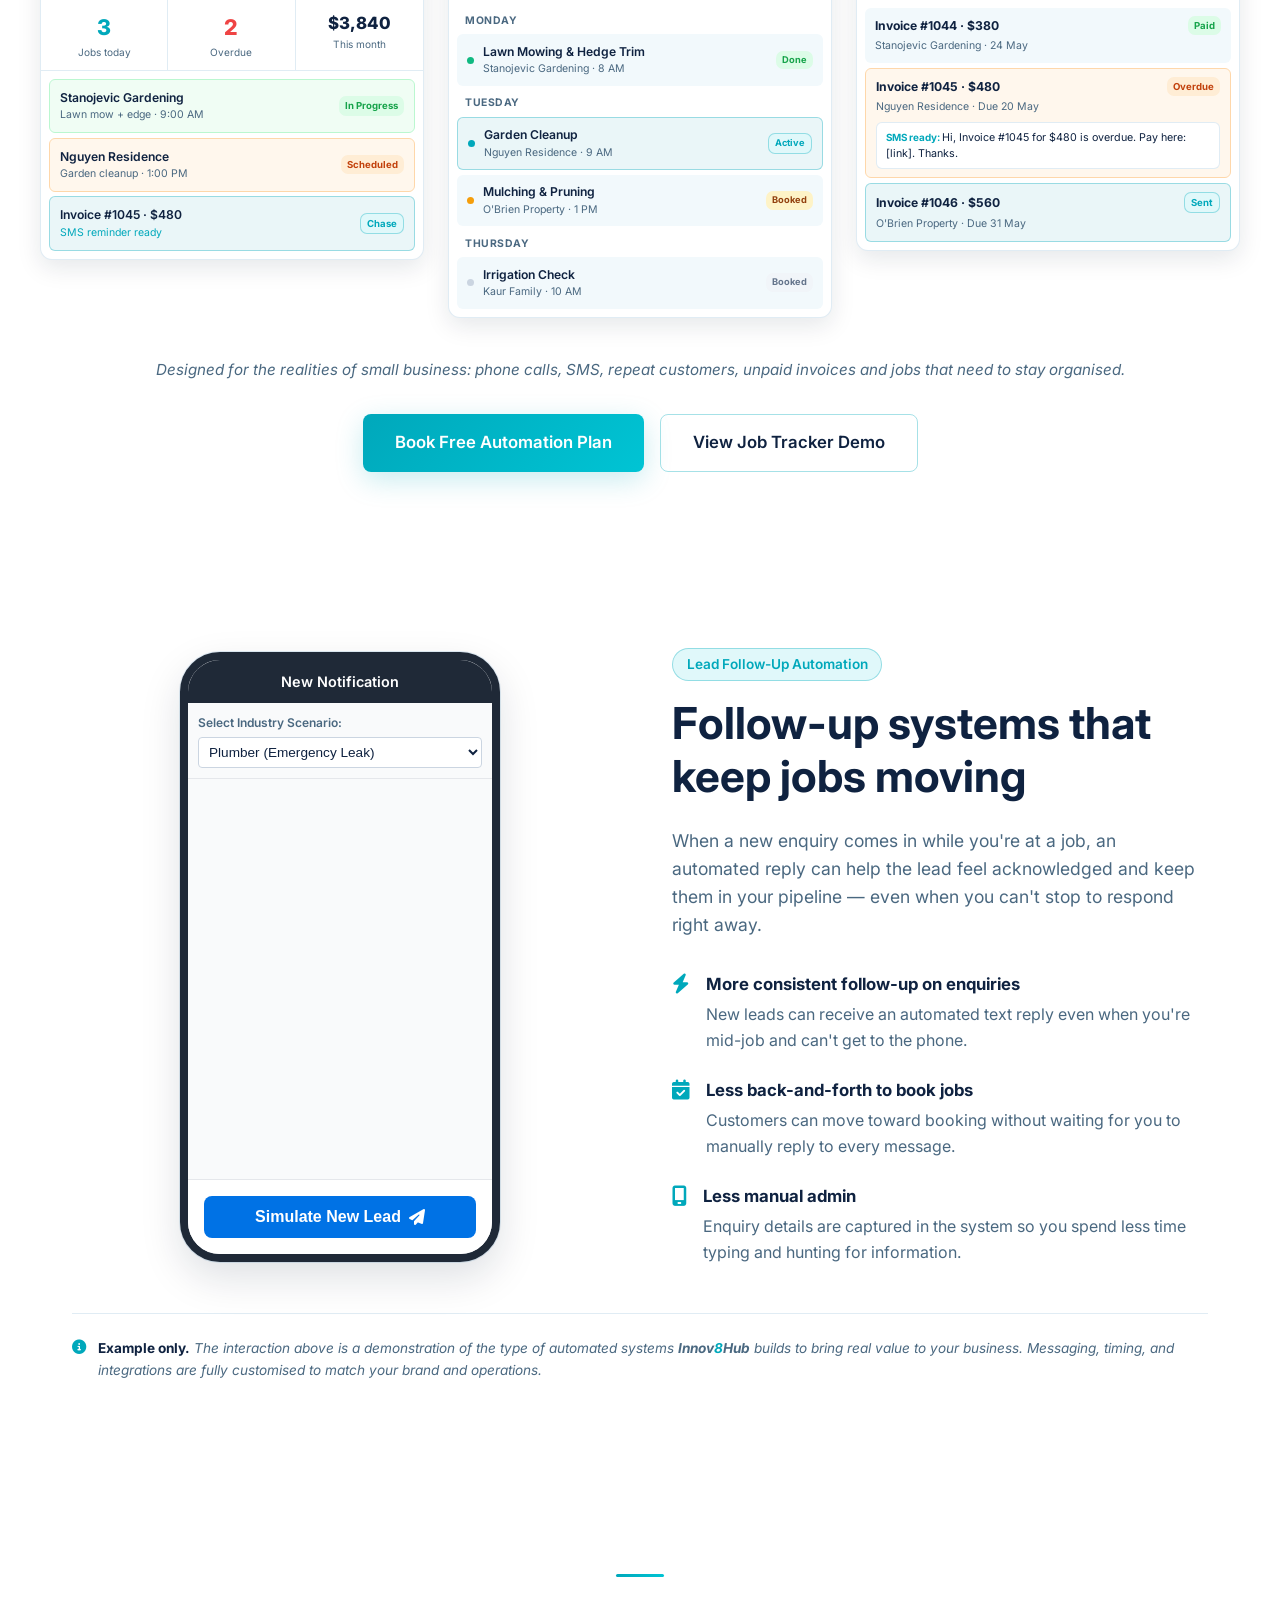
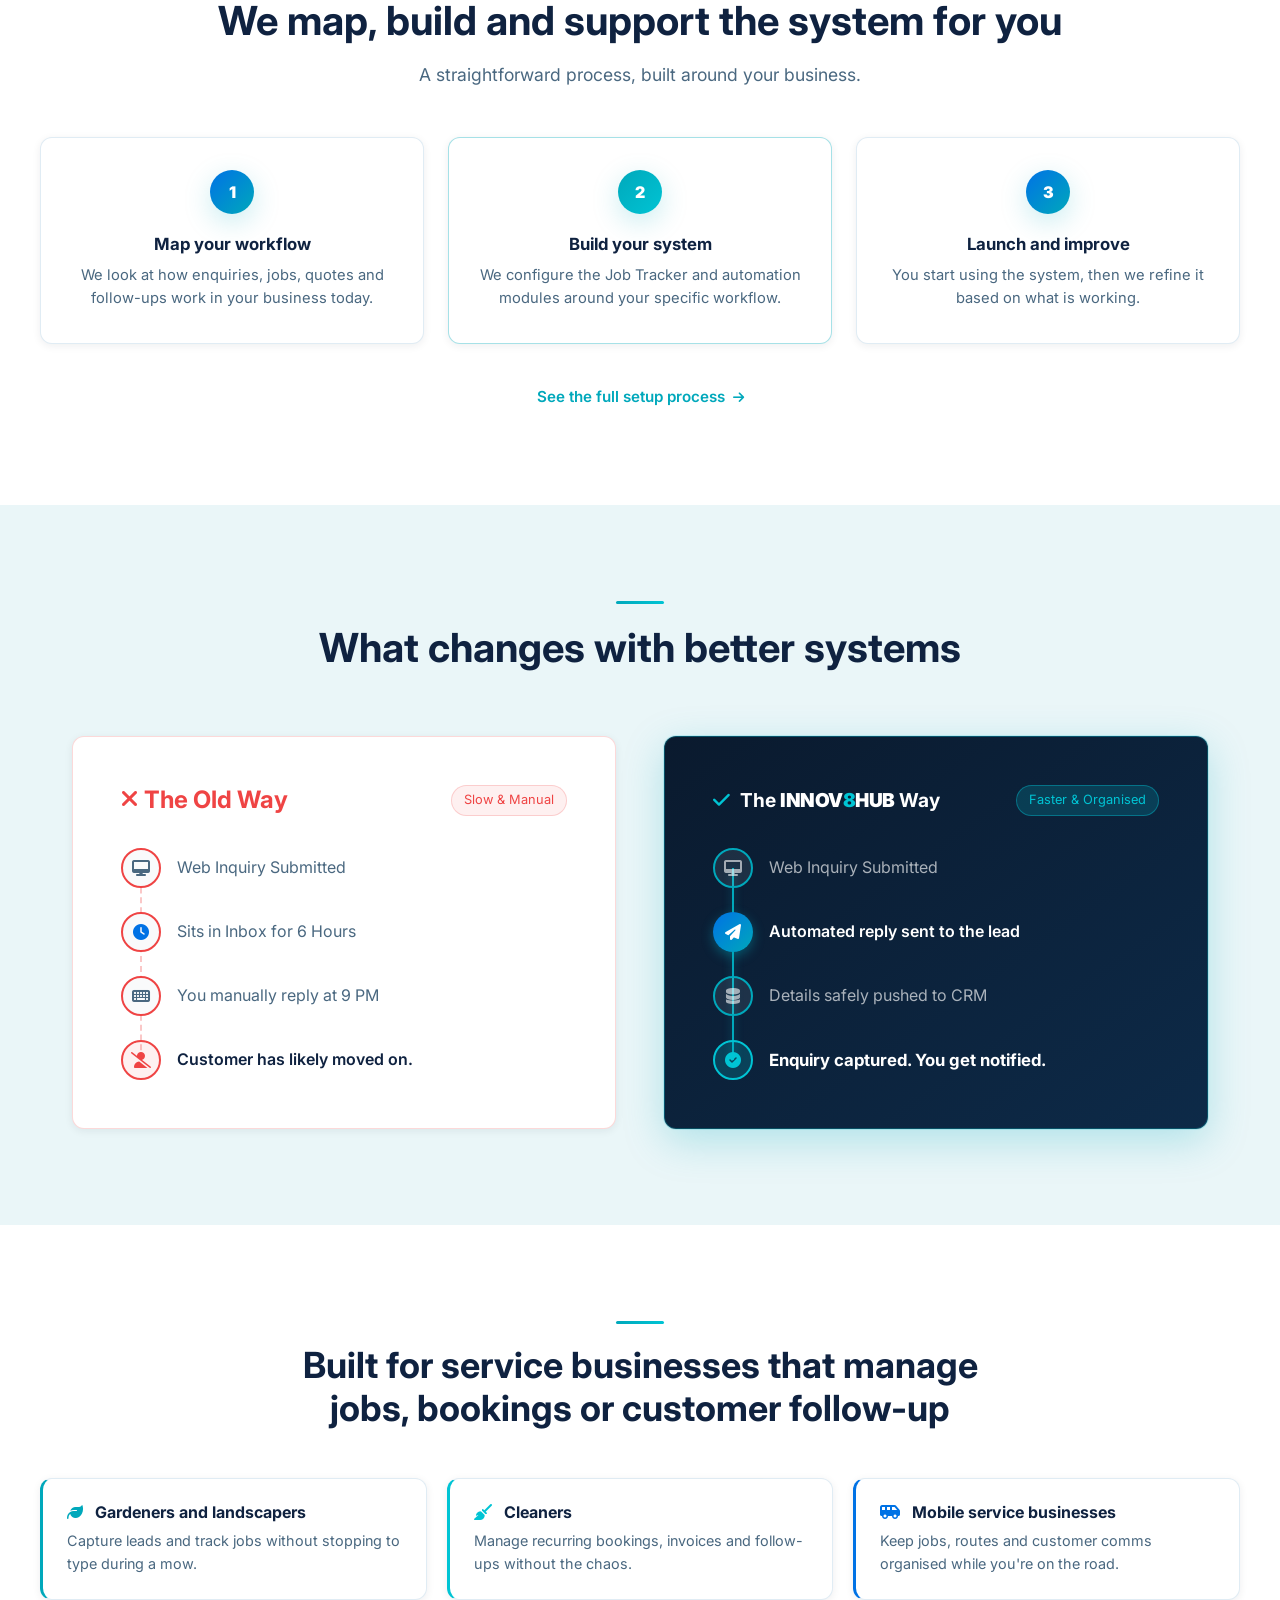
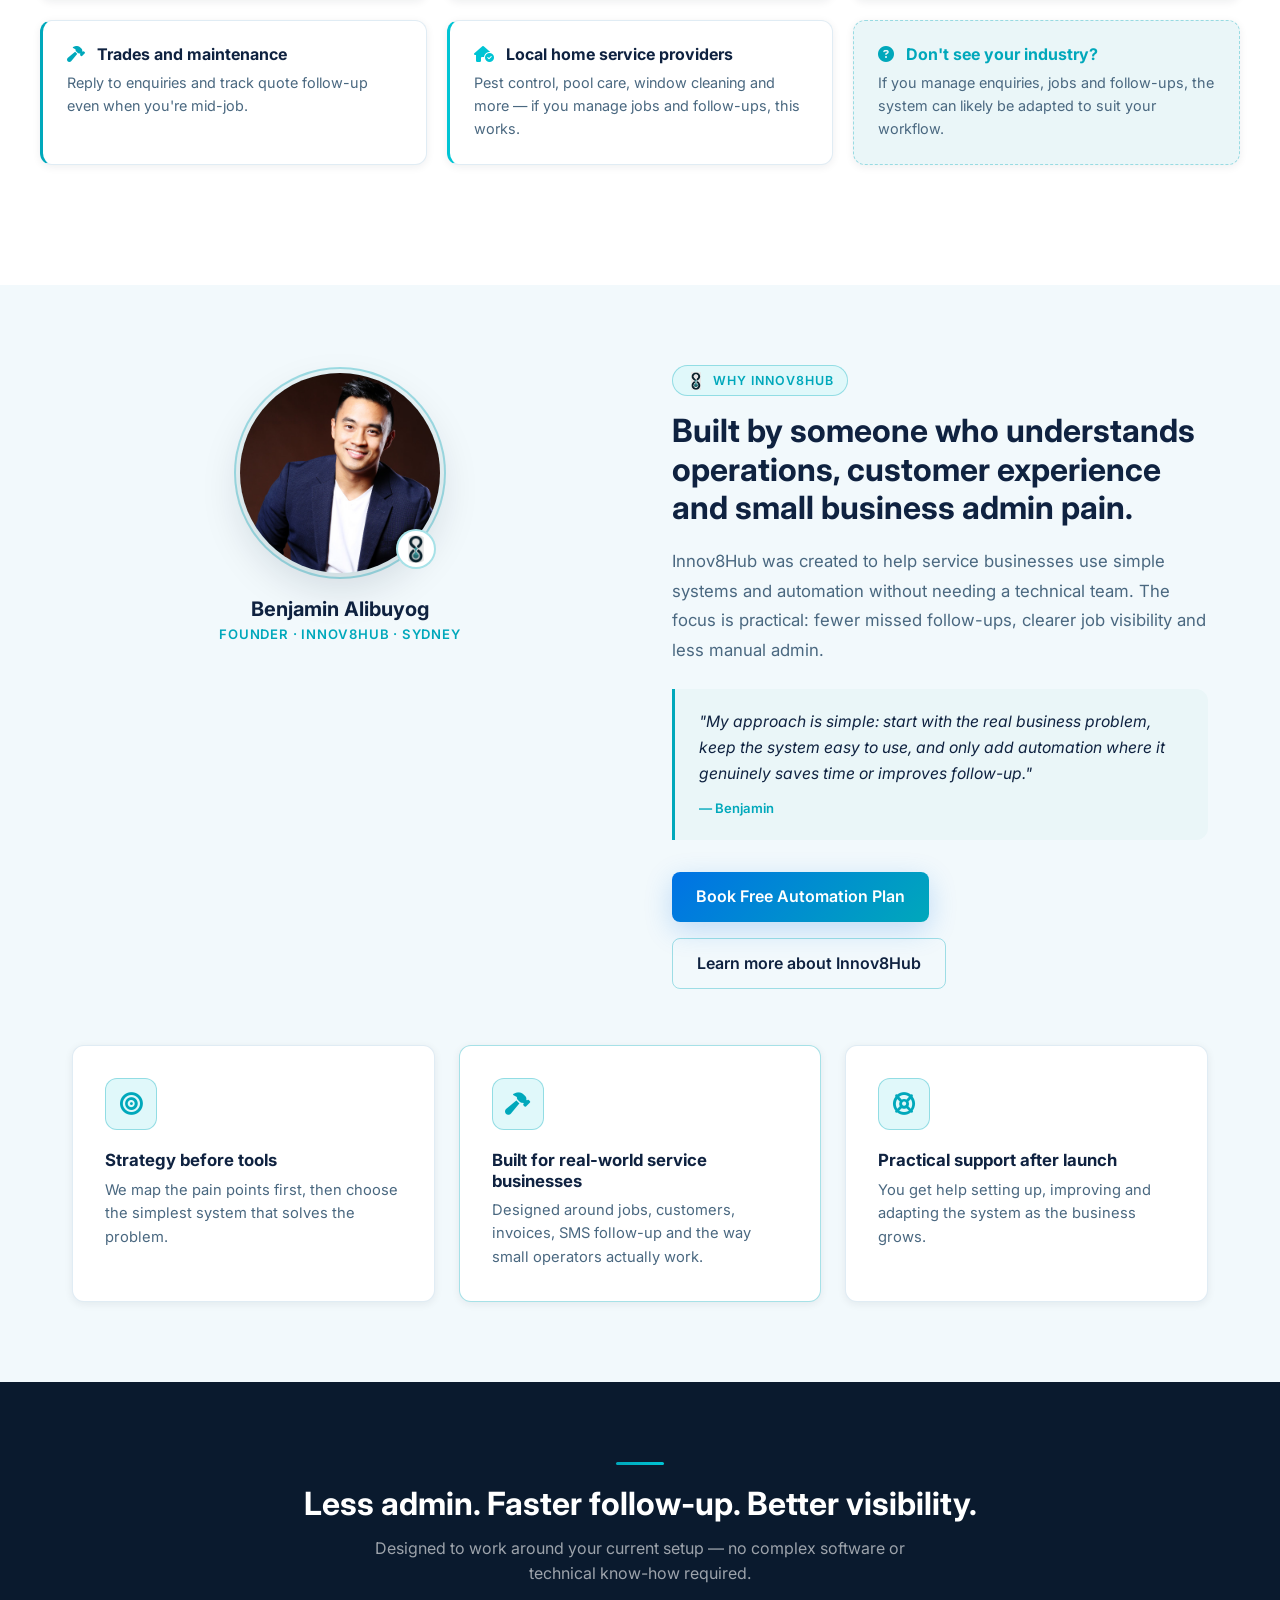
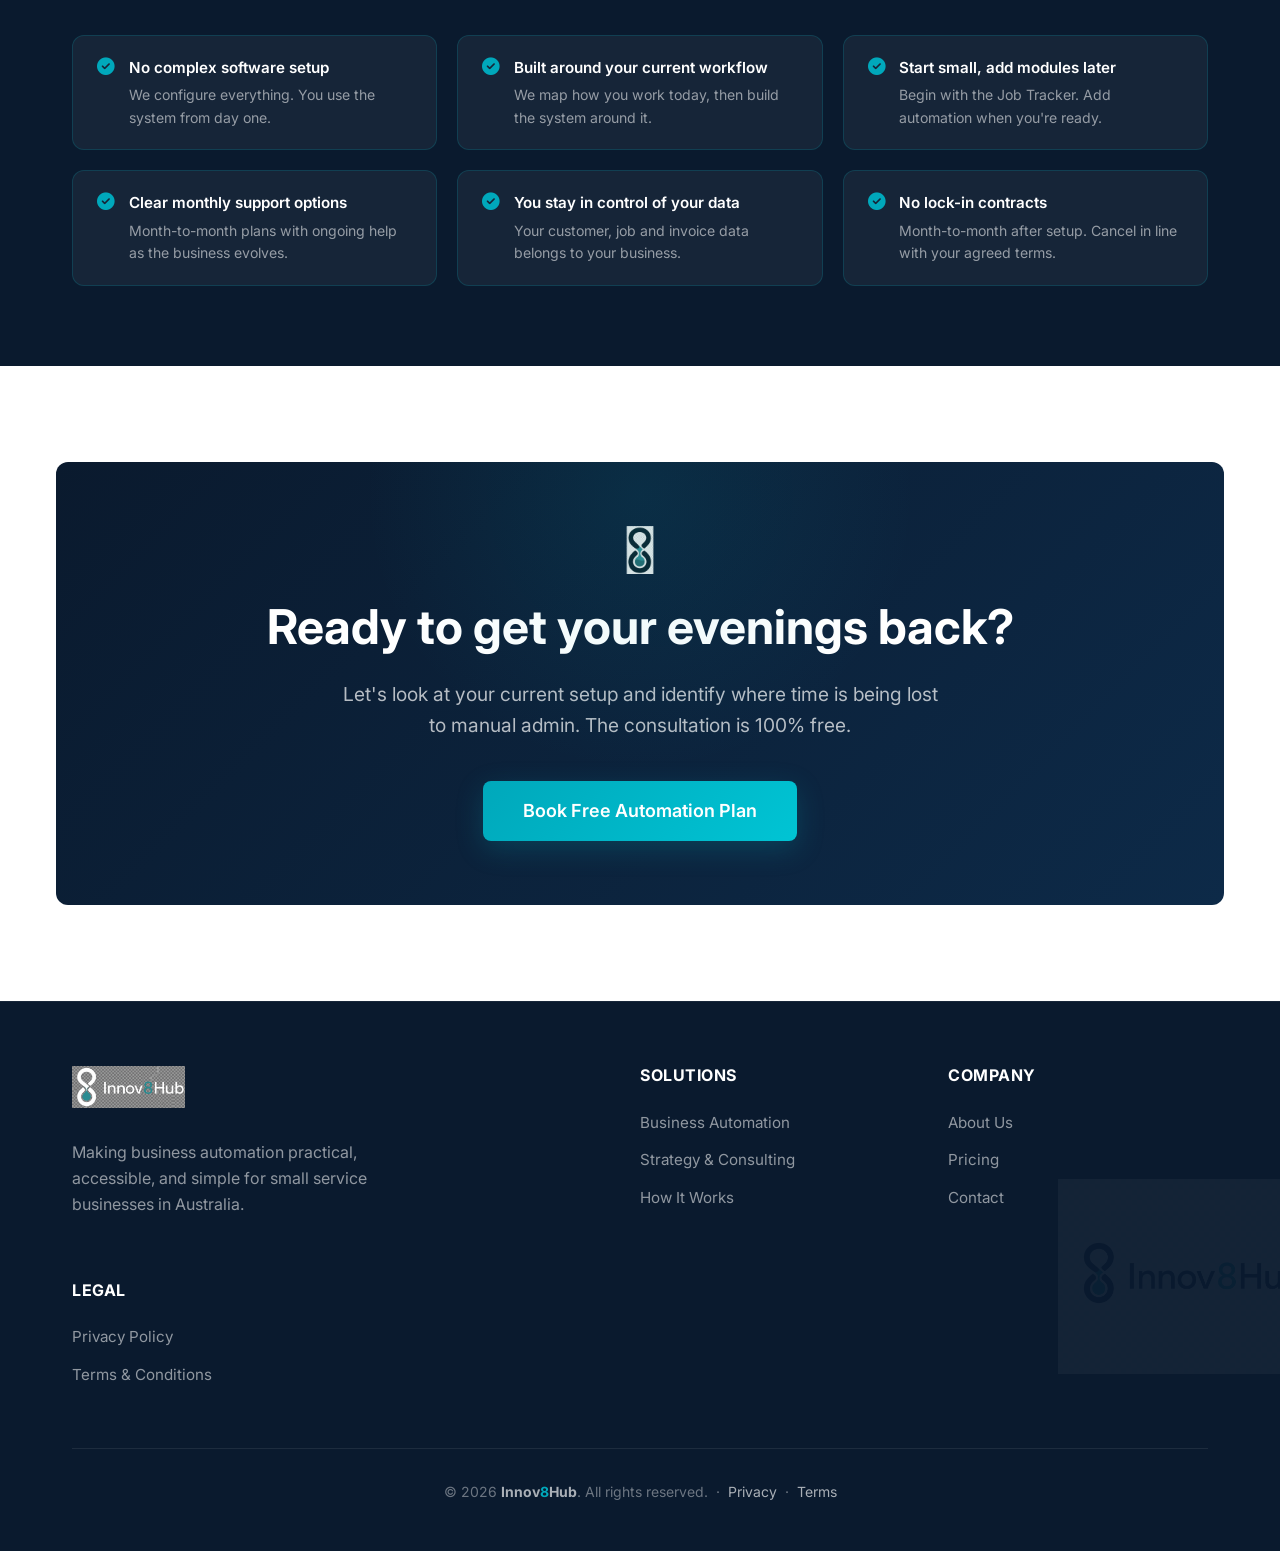
==== commit 3de7ab8b: "Apply approved brand assets and consistency fixes across all 9 pages Assets: - logo.png / logo-inver" ====
--- a/website/index.html
+++ b/website/index.html
@@ -7,9 +7,8 @@
   <meta name="description" content="Practical job tracking, invoicing and business automation for small Australian service businesses. Less admin, faster follow-up, clearer operations.">
   <link rel="stylesheet" href="https://cdnjs.cloudflare.com/ajax/libs/font-awesome/6.4.0/css/all.min.css">
   <link rel="stylesheet" href="css/style.css">
-  <link rel="icon" type="image/png" href="img/favicon.png">
-  <link rel="apple-touch-icon" href="img/favicon.png">
-  <link rel="icon" type="image/svg+xml" href="img/favicon.svg">
+  <link rel="icon" type="image/png" href="img/favicon.png?v=2">
+  <link rel="apple-touch-icon" href="img/apple-touch-icon.png">
   <meta property="og:type"        content="website">
   <meta property="og:title"       content="Innov8Hub | Job Tracking & Admin Automation for Australian Service Businesses">
   <meta property="og:description" content="Innov8Hub automates job tracking, invoicing, and admin for Australian service businesses. Save hours every week.">
@@ -37,7 +36,7 @@
   <nav class="navbar">
     <div class="container nav-container">
       <a href="index.html" class="logo">
-        <img src="img/logov2.png" alt="Innov8Hub logo" class="logo-full" style="width: auto; max-width: 170px; max-height: 44px; object-fit: contain; flex-shrink: 0;">
+        <img src="img/logo.png" alt="Innov8Hub logo" class="logo-full" style="max-height: 44px; width: auto; object-fit: contain; flex-shrink: 0;">
       </a>
       <div class="nav-links">
         <a href="index.html" class="nav-link active">Home</a>
@@ -691,8 +690,7 @@
       <div class="footer-top">
         <div>
           <a href="index.html" class="logo" style="font-size: 1.75rem; margin-bottom: 1rem; display: inline-flex;">
-            <img src="img/icon-inverted.png" alt="Innov8Hub icon" style="width: 40px; height: 40px; object-fit: contain; flex-shrink: 0; mix-blend-mode: screen;">
-            <span style="font-weight: 900; letter-spacing: -1px; text-transform: uppercase; color: #FFFFFF;">Innov<span class="brand-8">8</span>Hub</span>
+            <img src="img/logo-inverted.png" alt="Innov8Hub logo" class="logo-full" style="max-height: 42px; width: auto; object-fit: contain; flex-shrink: 0;">
           </a>
           <p class="footer-desc">Making business automation practical, accessible, and simple for small service businesses in Australia.</p>
         </div>
--- a/website/css/style.css
+++ b/website/css/style.css
@@ -208,6 +208,14 @@
   display: flex;
   align-items: center;
   gap: 0.6rem;
+}
+
+/* Approved logo asset sizing — desktop */
+.logo .logo-full {
+  max-height: 44px;
+  width: auto;
+  object-fit: contain;
+  flex-shrink: 0;
 }
 
 .nav-links {
@@ -903,7 +911,8 @@
   h2 { font-size: 1.45rem !important; }
 
   .logo span       { font-size: 1.15rem; }
-  .logo .logo-full { max-width: 140px !important; max-height: 40px !important; width: auto !important; height: auto !important; }
+  /* Mobile logo sizing — approved asset */
+  .logo .logo-full { max-height: 40px !important; width: auto !important; }
 
   .step-badge { width: 52px !important; height: 52px !important; font-size: 1.2rem !important; }
 
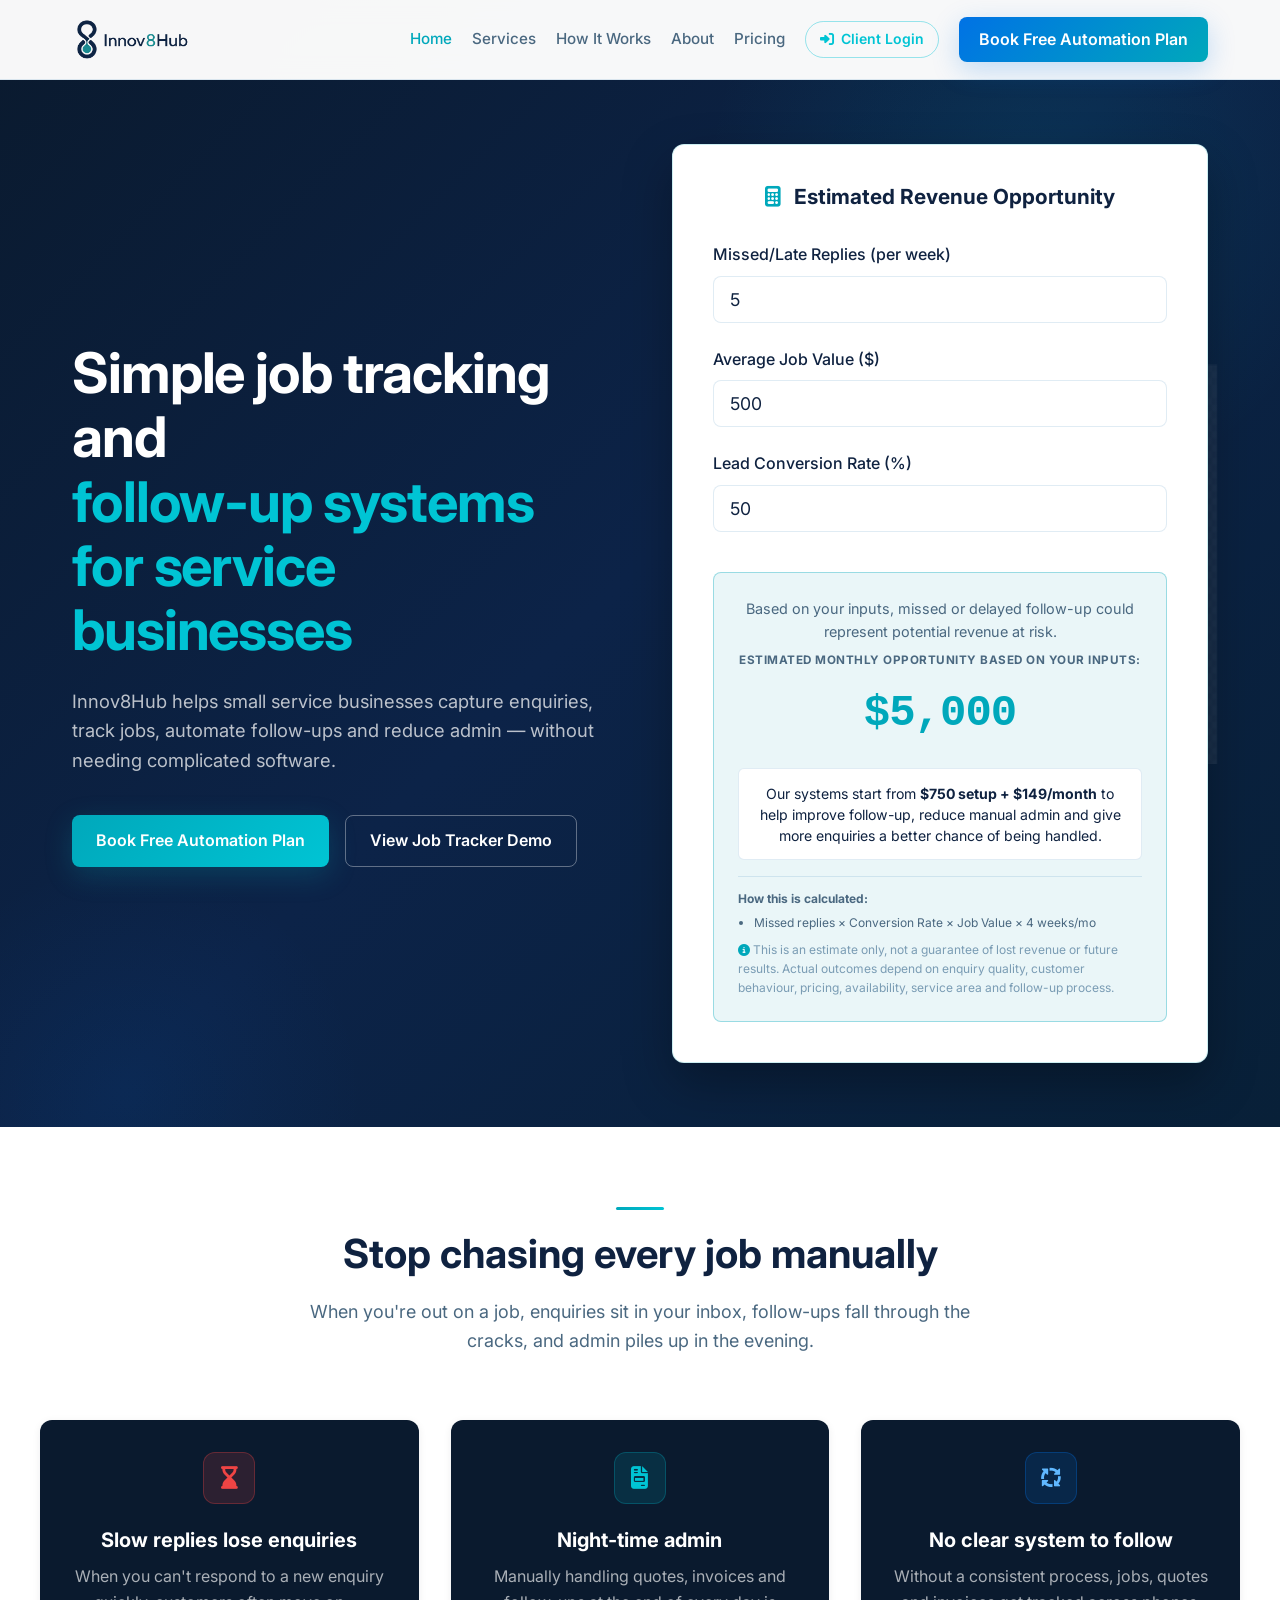
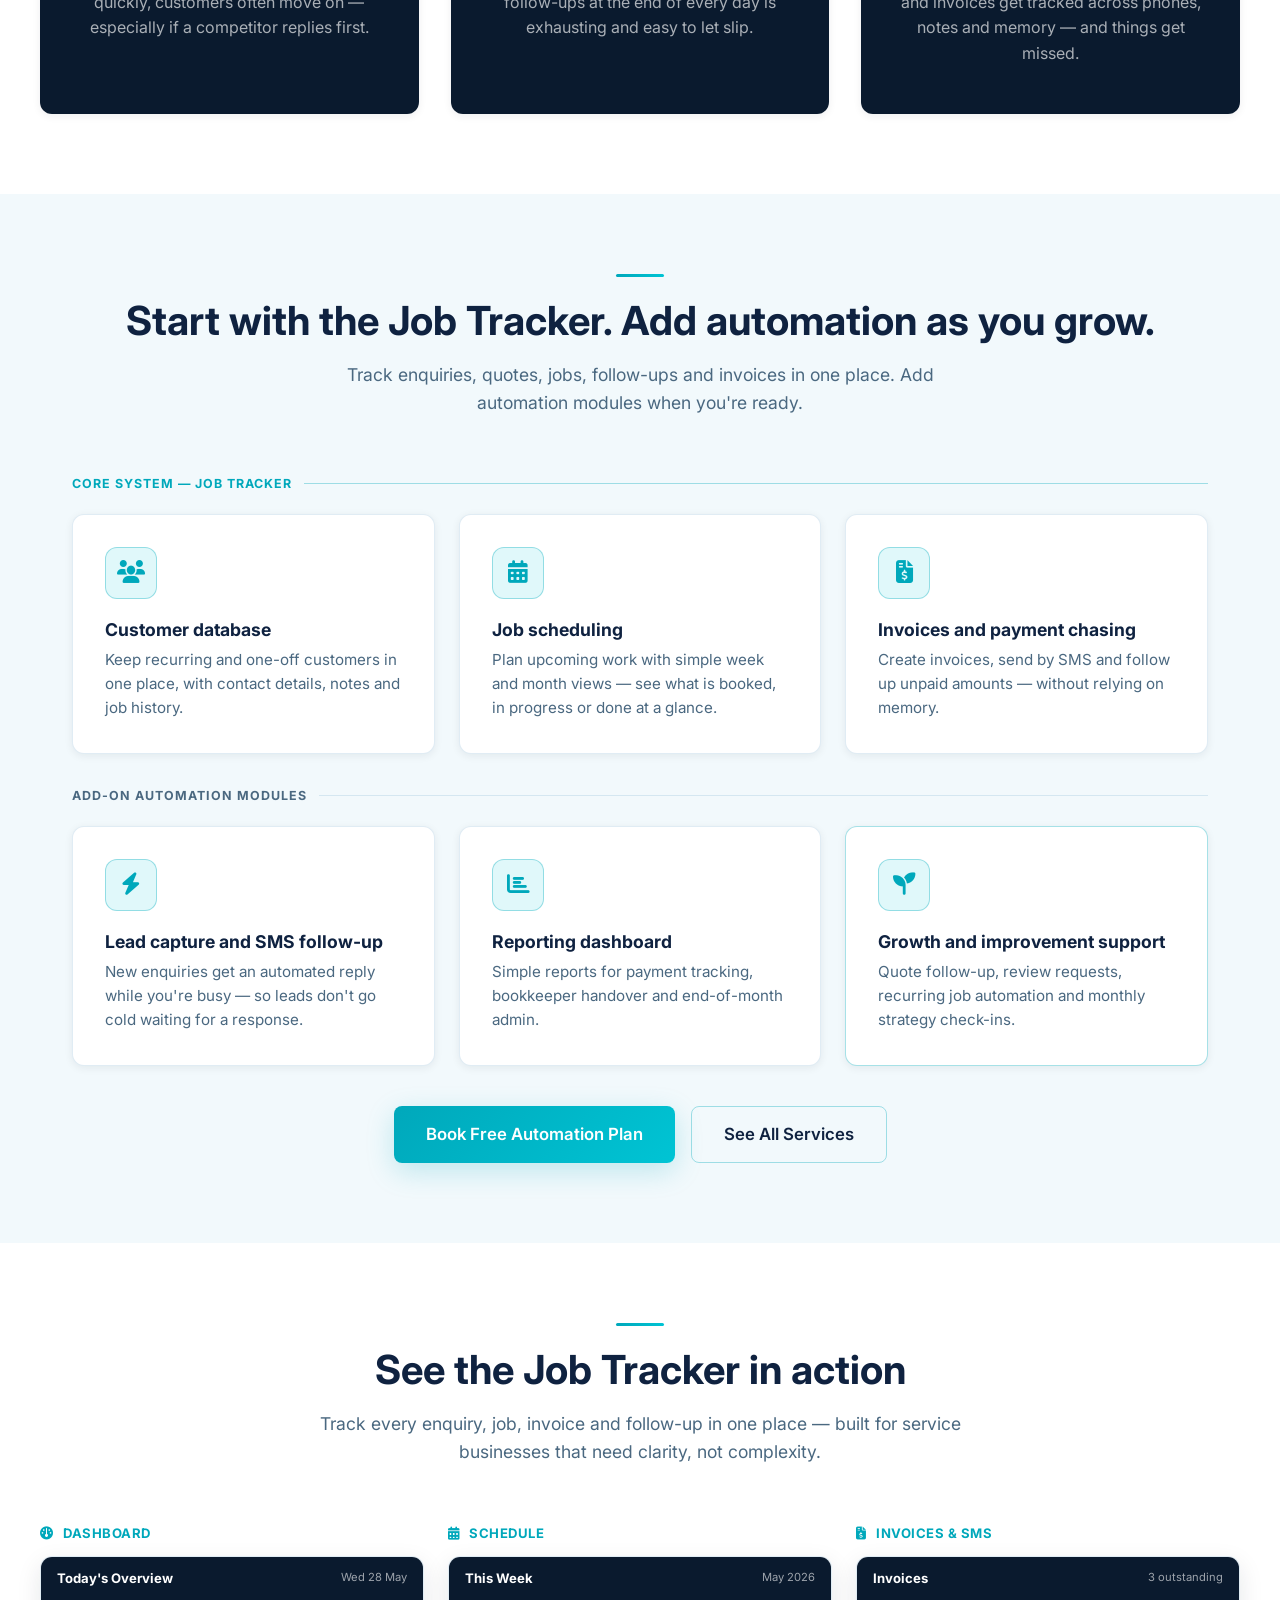
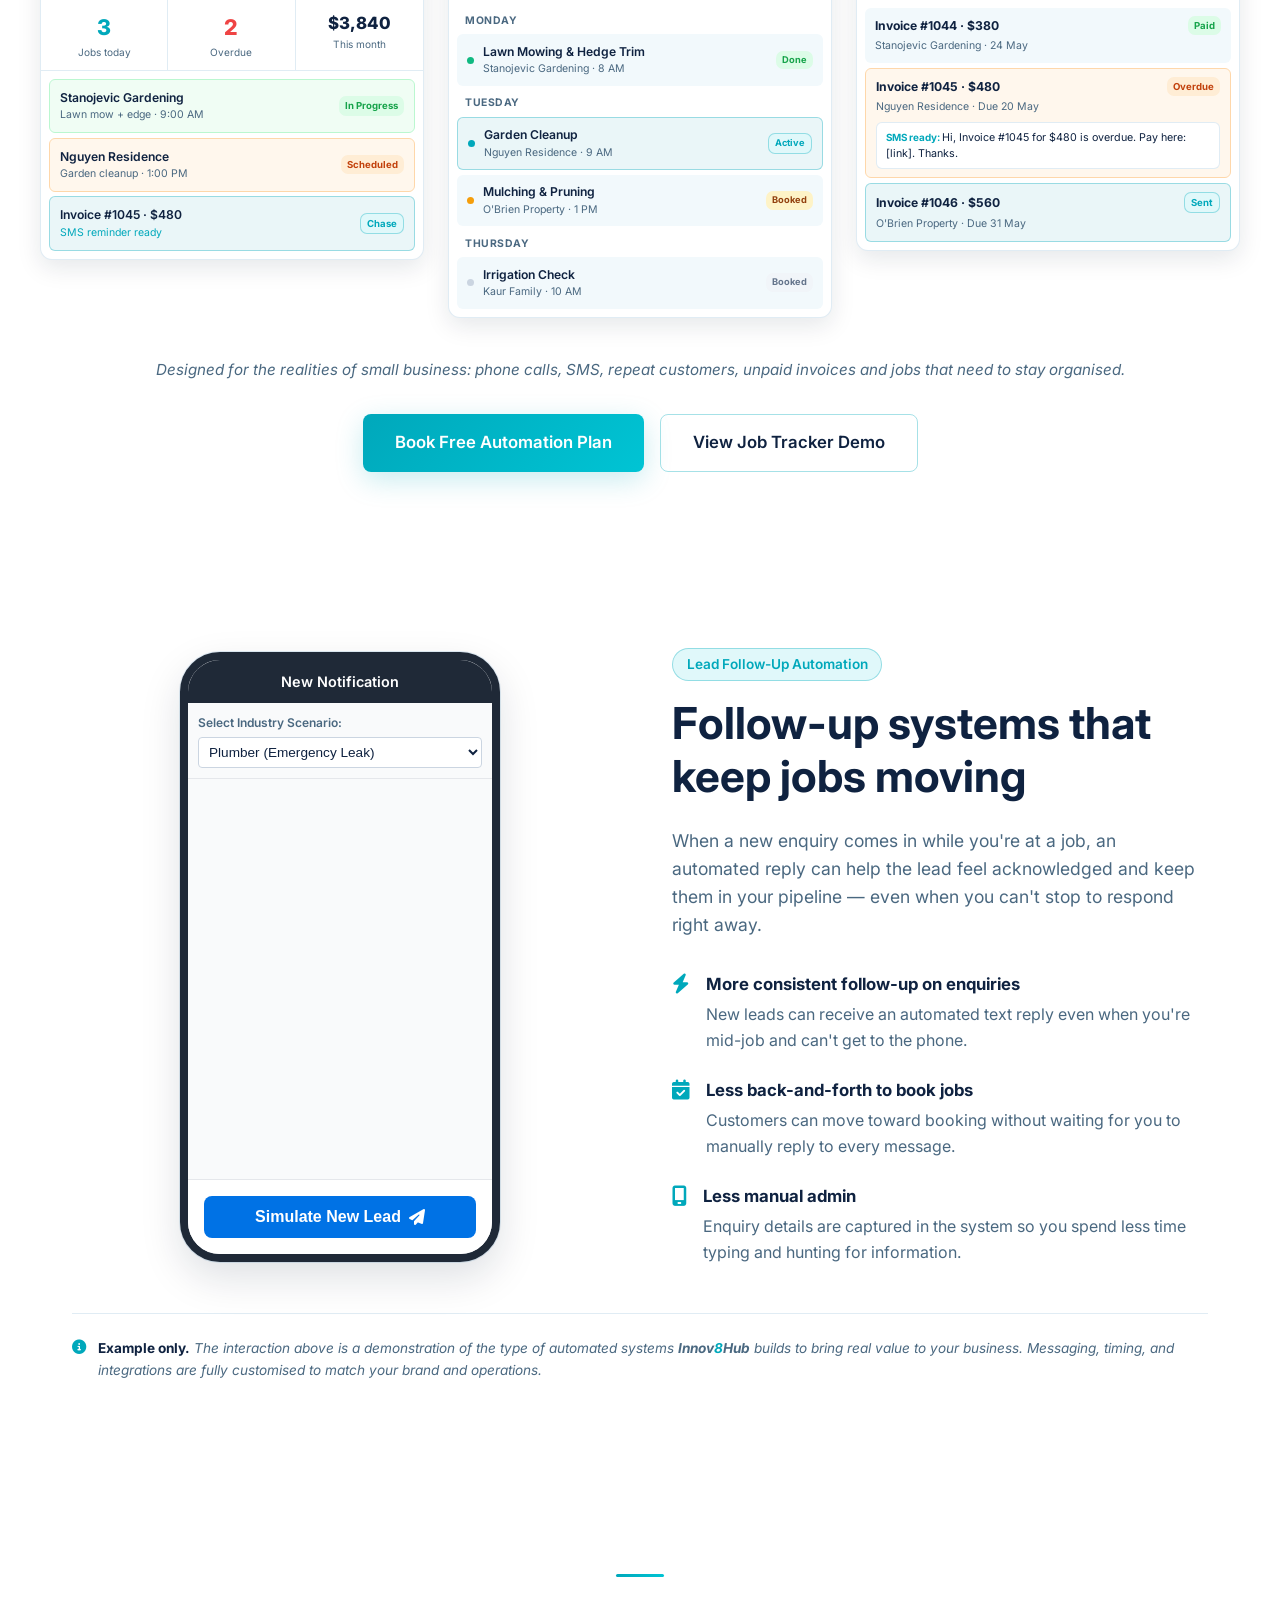
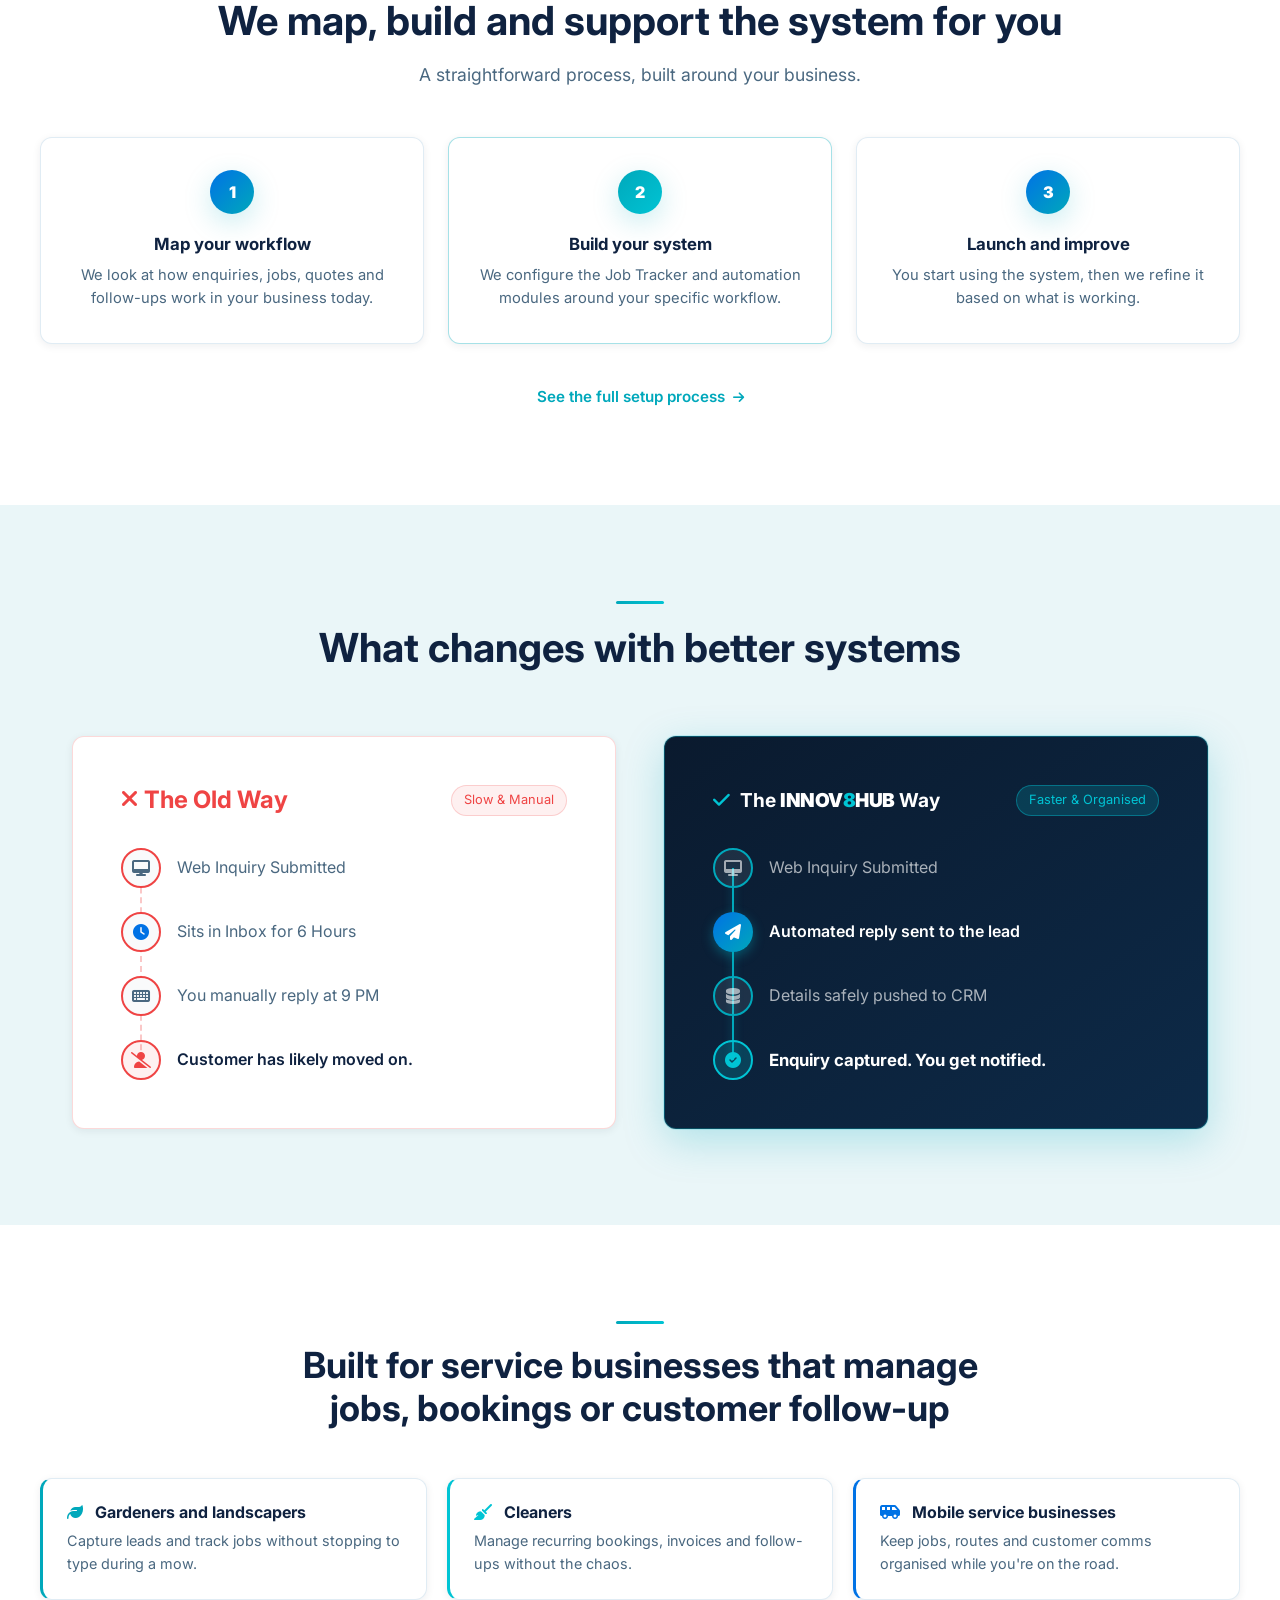
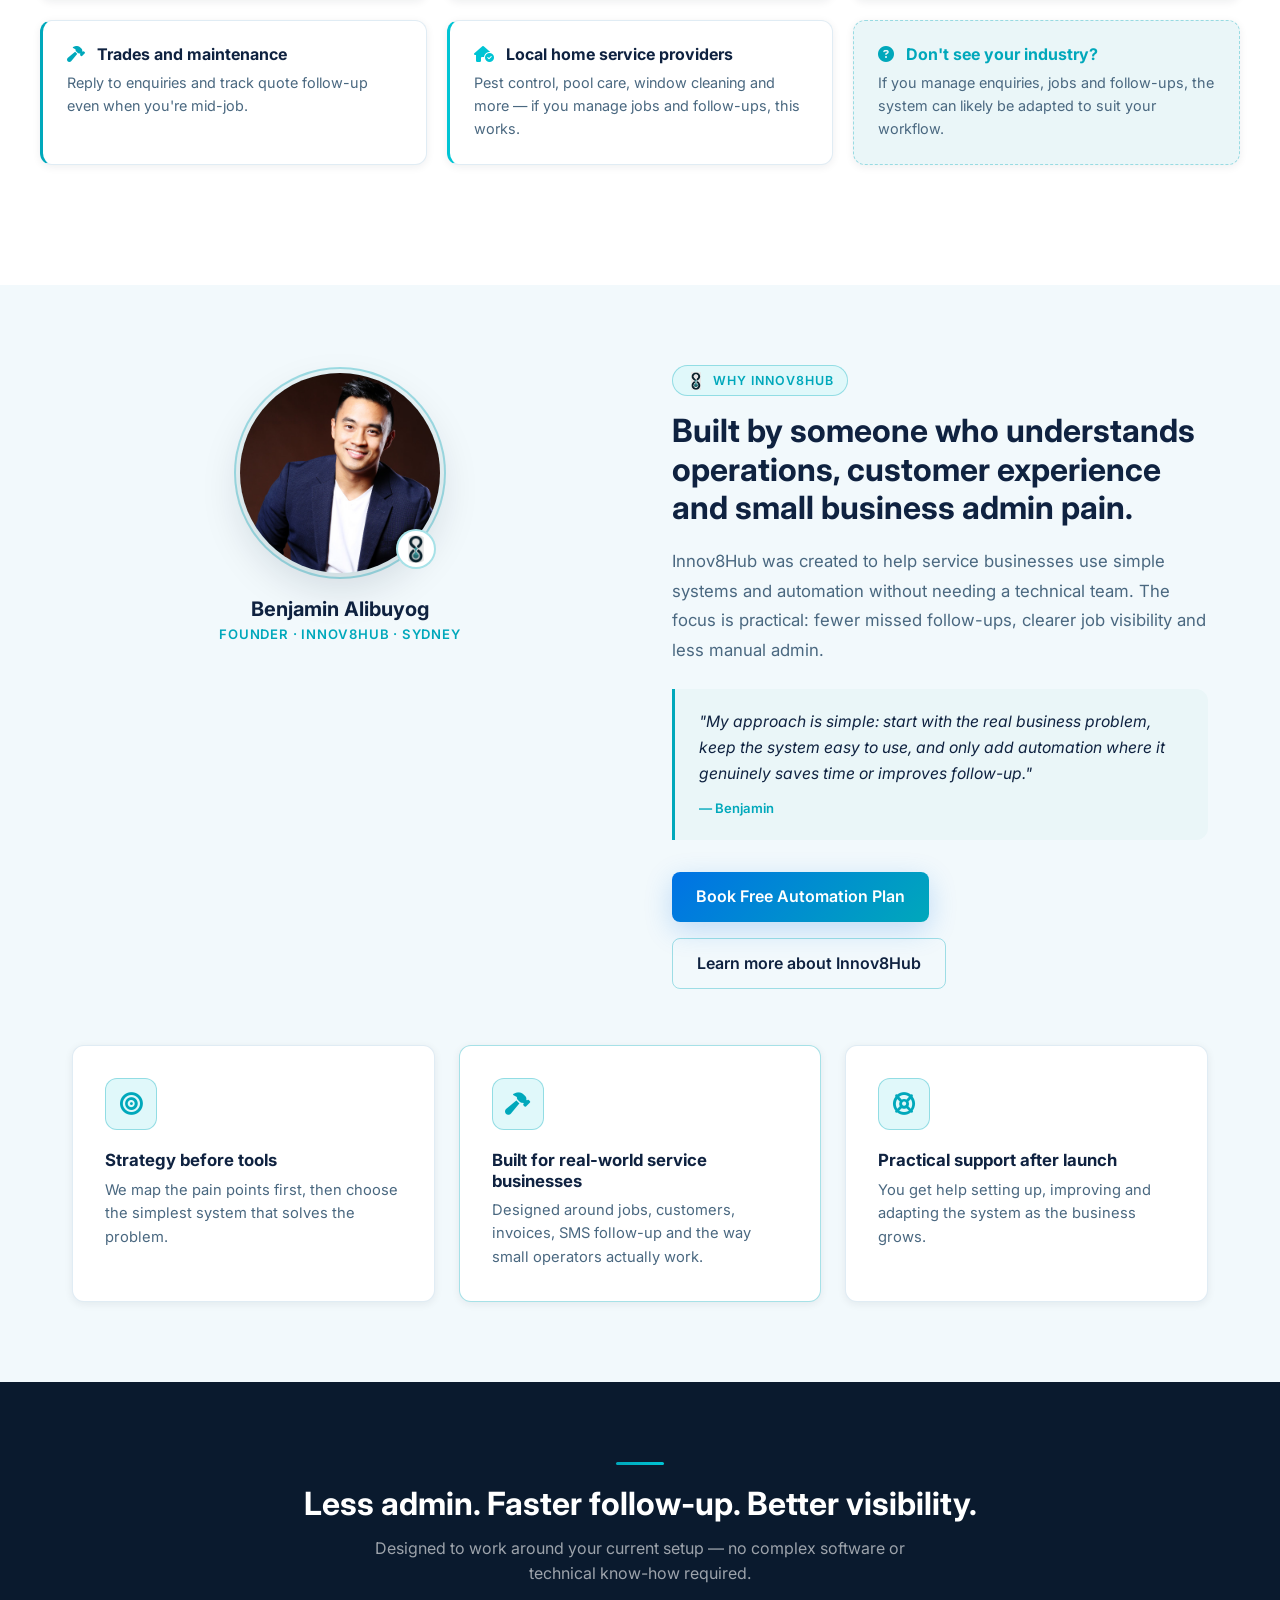
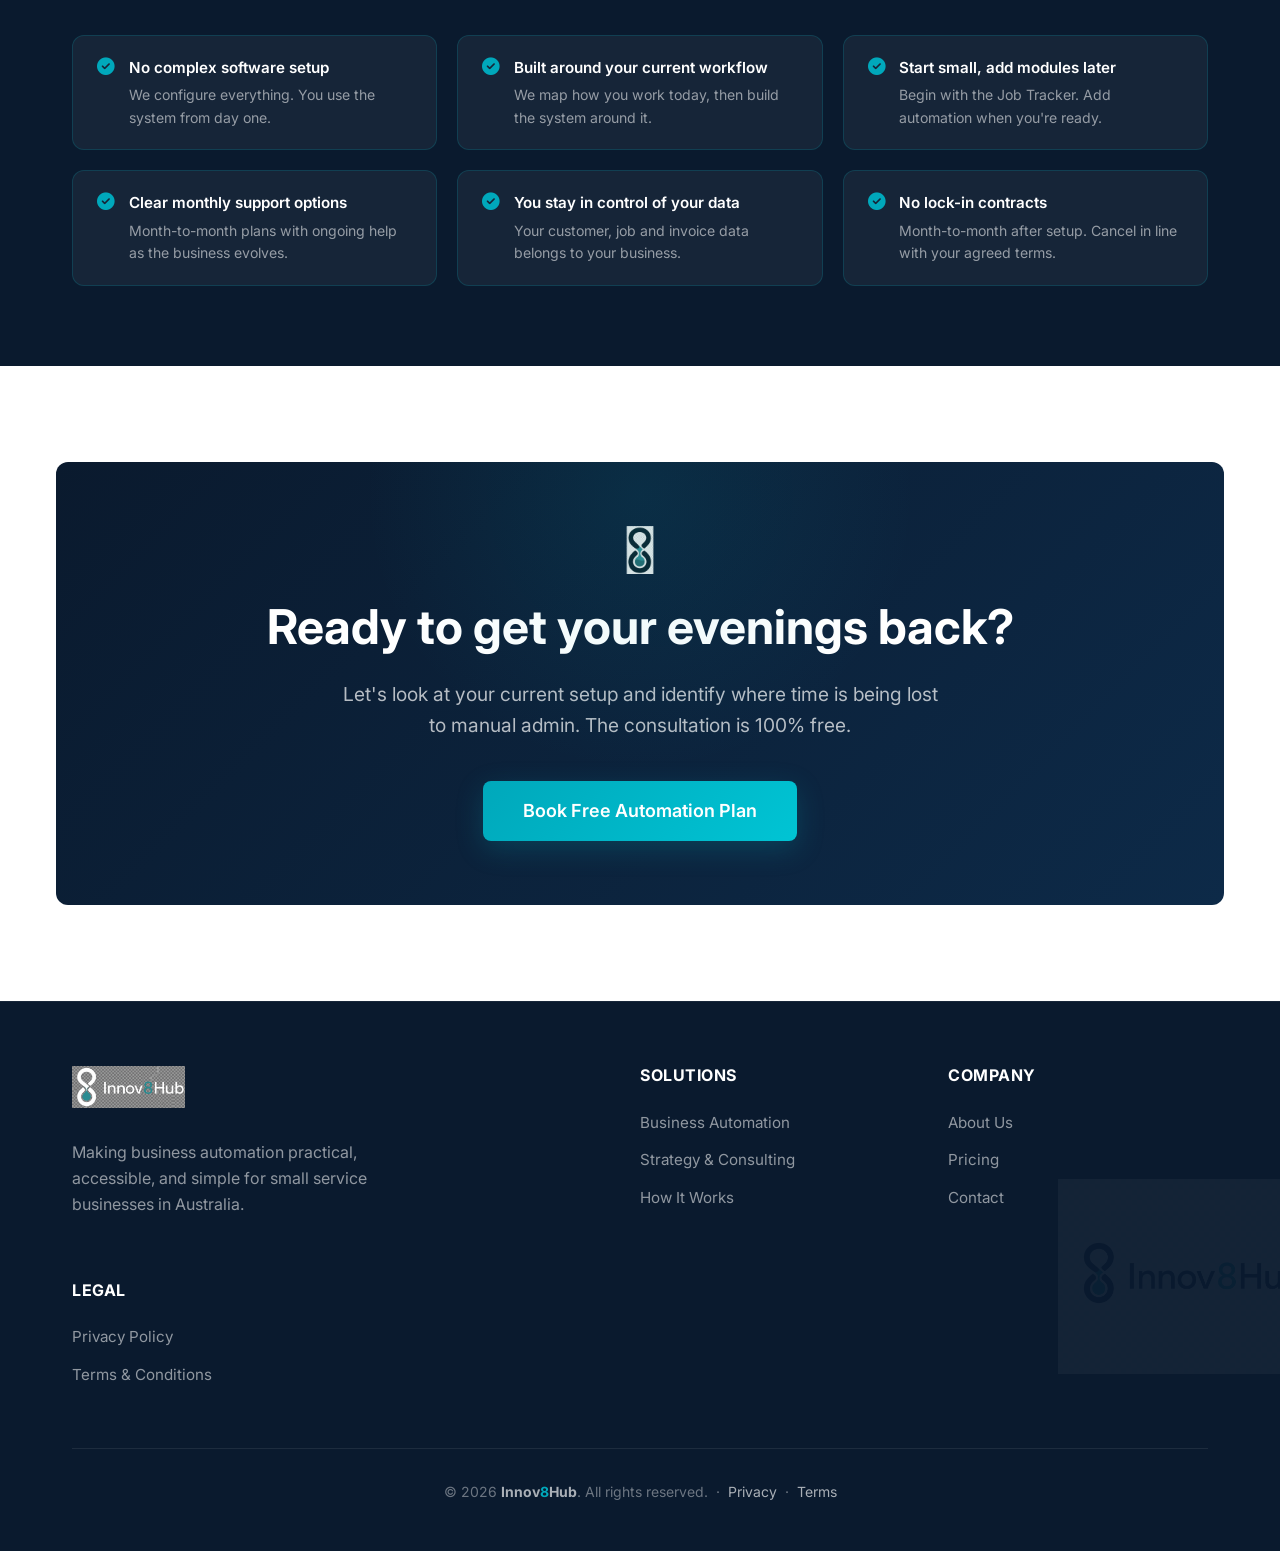
==== commit 15e2b540: "Remove white background from logo.png; fix OG meta asset references - logo.png: white background rem" ====
--- a/website/index.html
+++ b/website/index.html
@@ -13,7 +13,7 @@
   <meta property="og:title"       content="Innov8Hub | Job Tracking & Admin Automation for Australian Service Businesses">
   <meta property="og:description" content="Innov8Hub automates job tracking, invoicing, and admin for Australian service businesses. Save hours every week.">
   <meta property="og:url"         content="https://innov8hub.io/">
-  <meta property="og:image"       content="https://innov8hub.io/img/logov2.png">
+  <meta property="og:image"       content="https://innov8hub.io/img/logo.png">
   <meta property="og:site_name"   content="Innov8Hub">
   <meta name="twitter:card"        content="summary_large_image">
   <meta name="twitter:title"       content="Innov8Hub | Job Tracking & Admin Automation for Australian Service Businesses">
@@ -24,7 +24,7 @@
     "@type": "Organization",
     "name": "Innov8Hub",
     "url": "https://innov8hub.io",
-    "logo": "https://innov8hub.io/img/logov2.png",
+    "logo": "https://innov8hub.io/img/logo.png",
     "description": "Innov8Hub automates job tracking, invoicing, and admin for Australian service businesses.",
     "address": { "@type": "PostalAddress", "addressCountry": "AU" }
   }
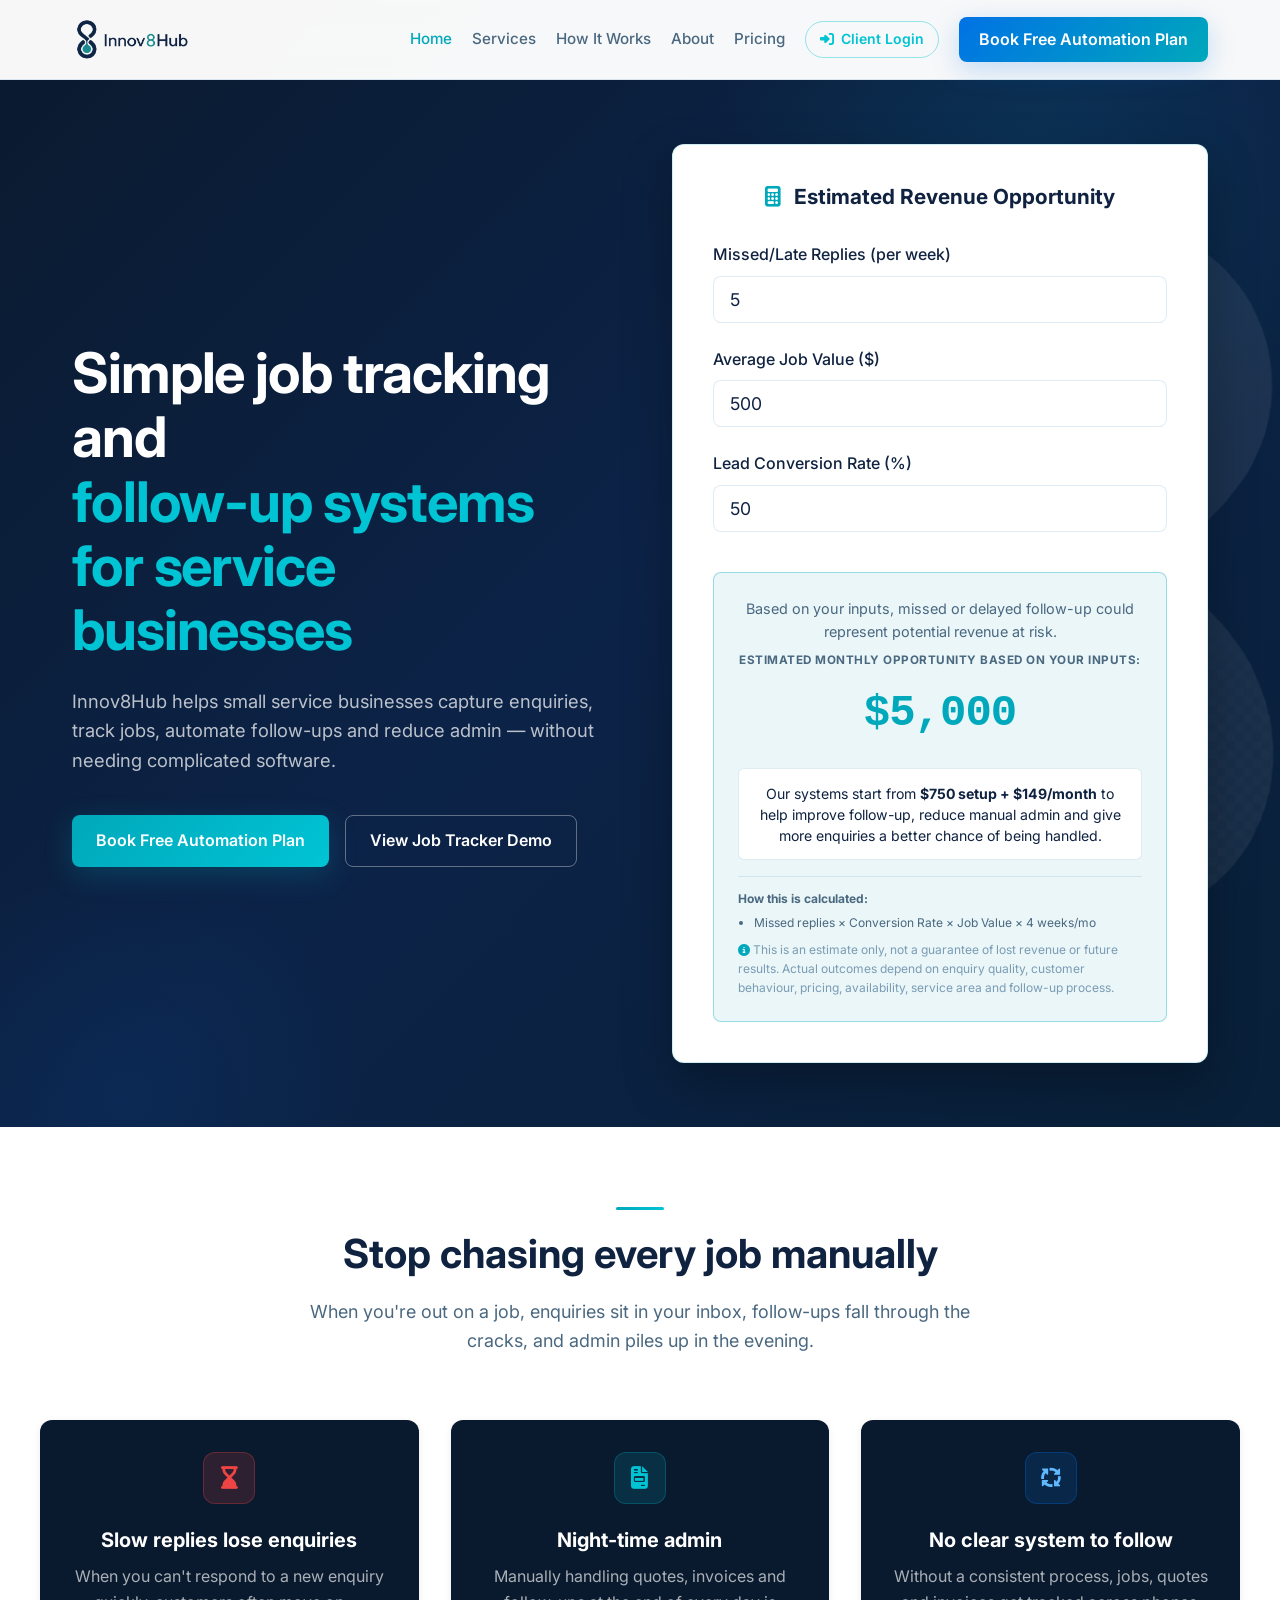
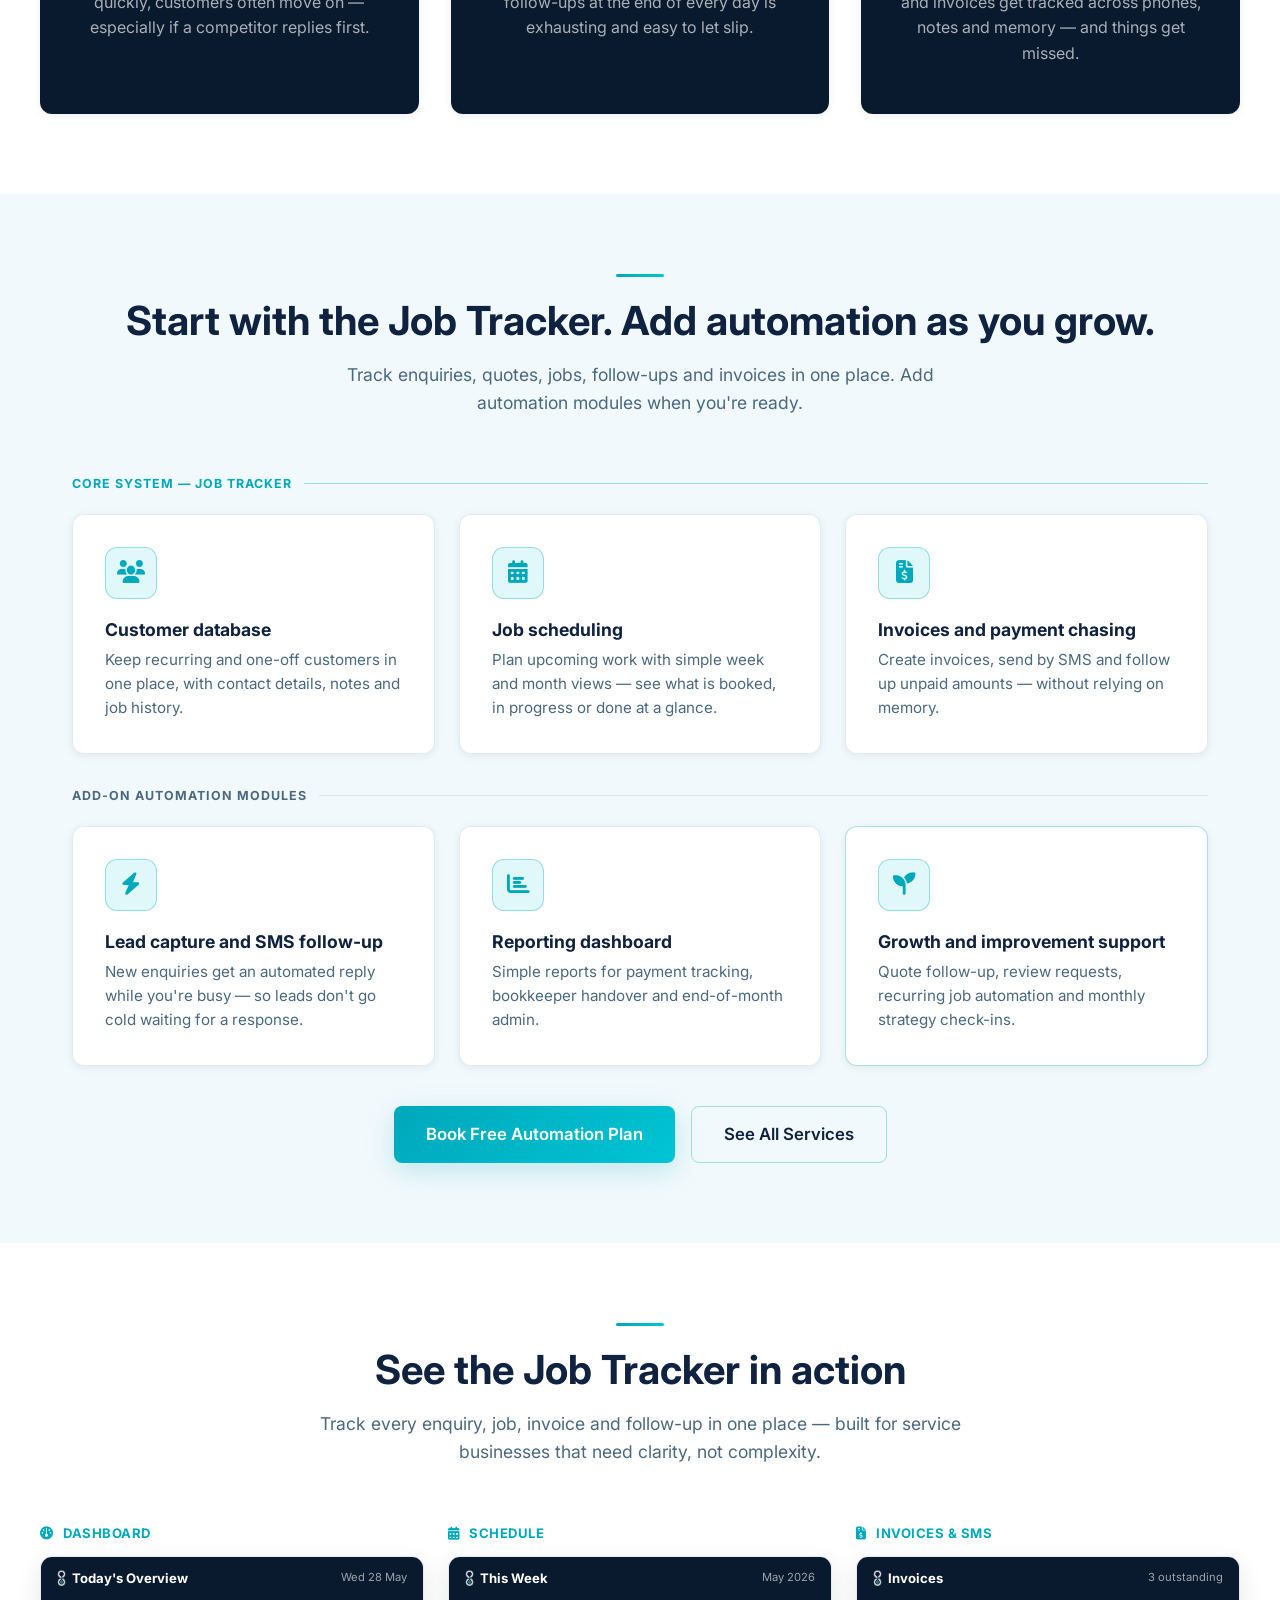
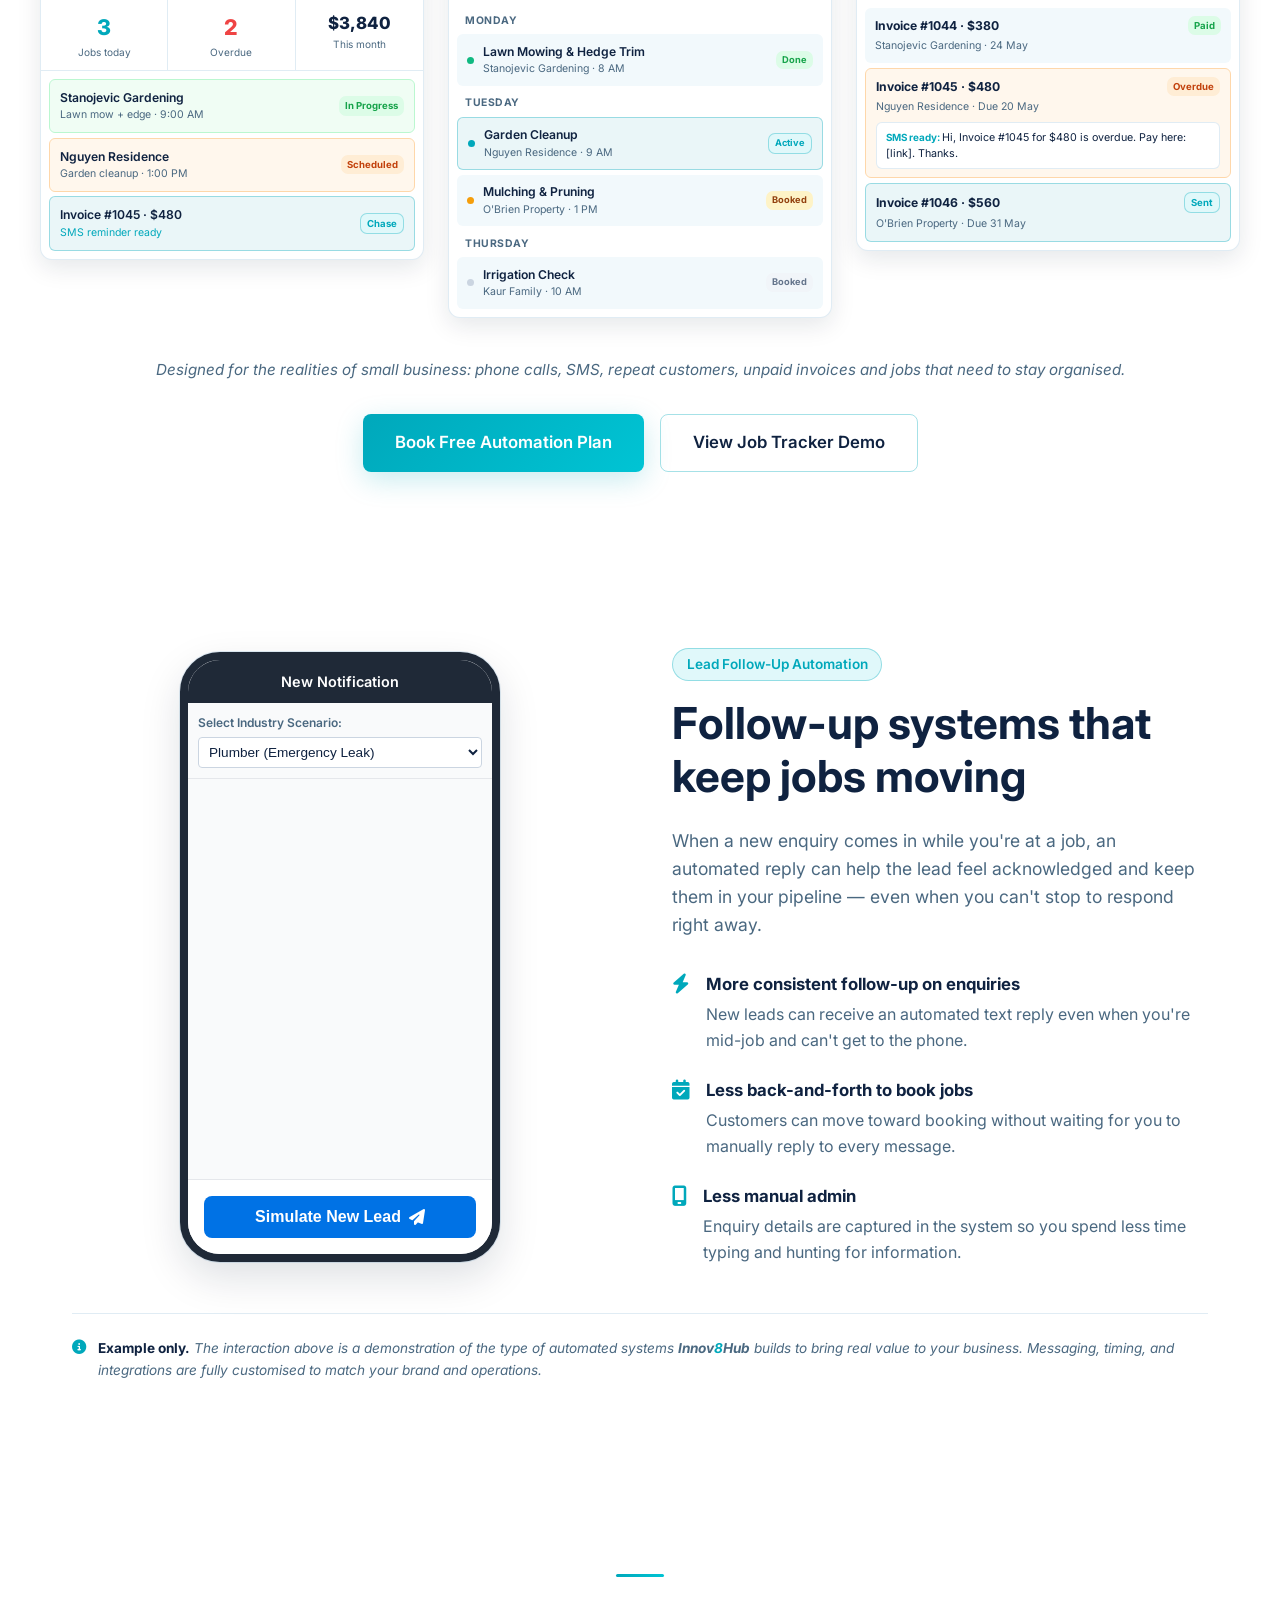
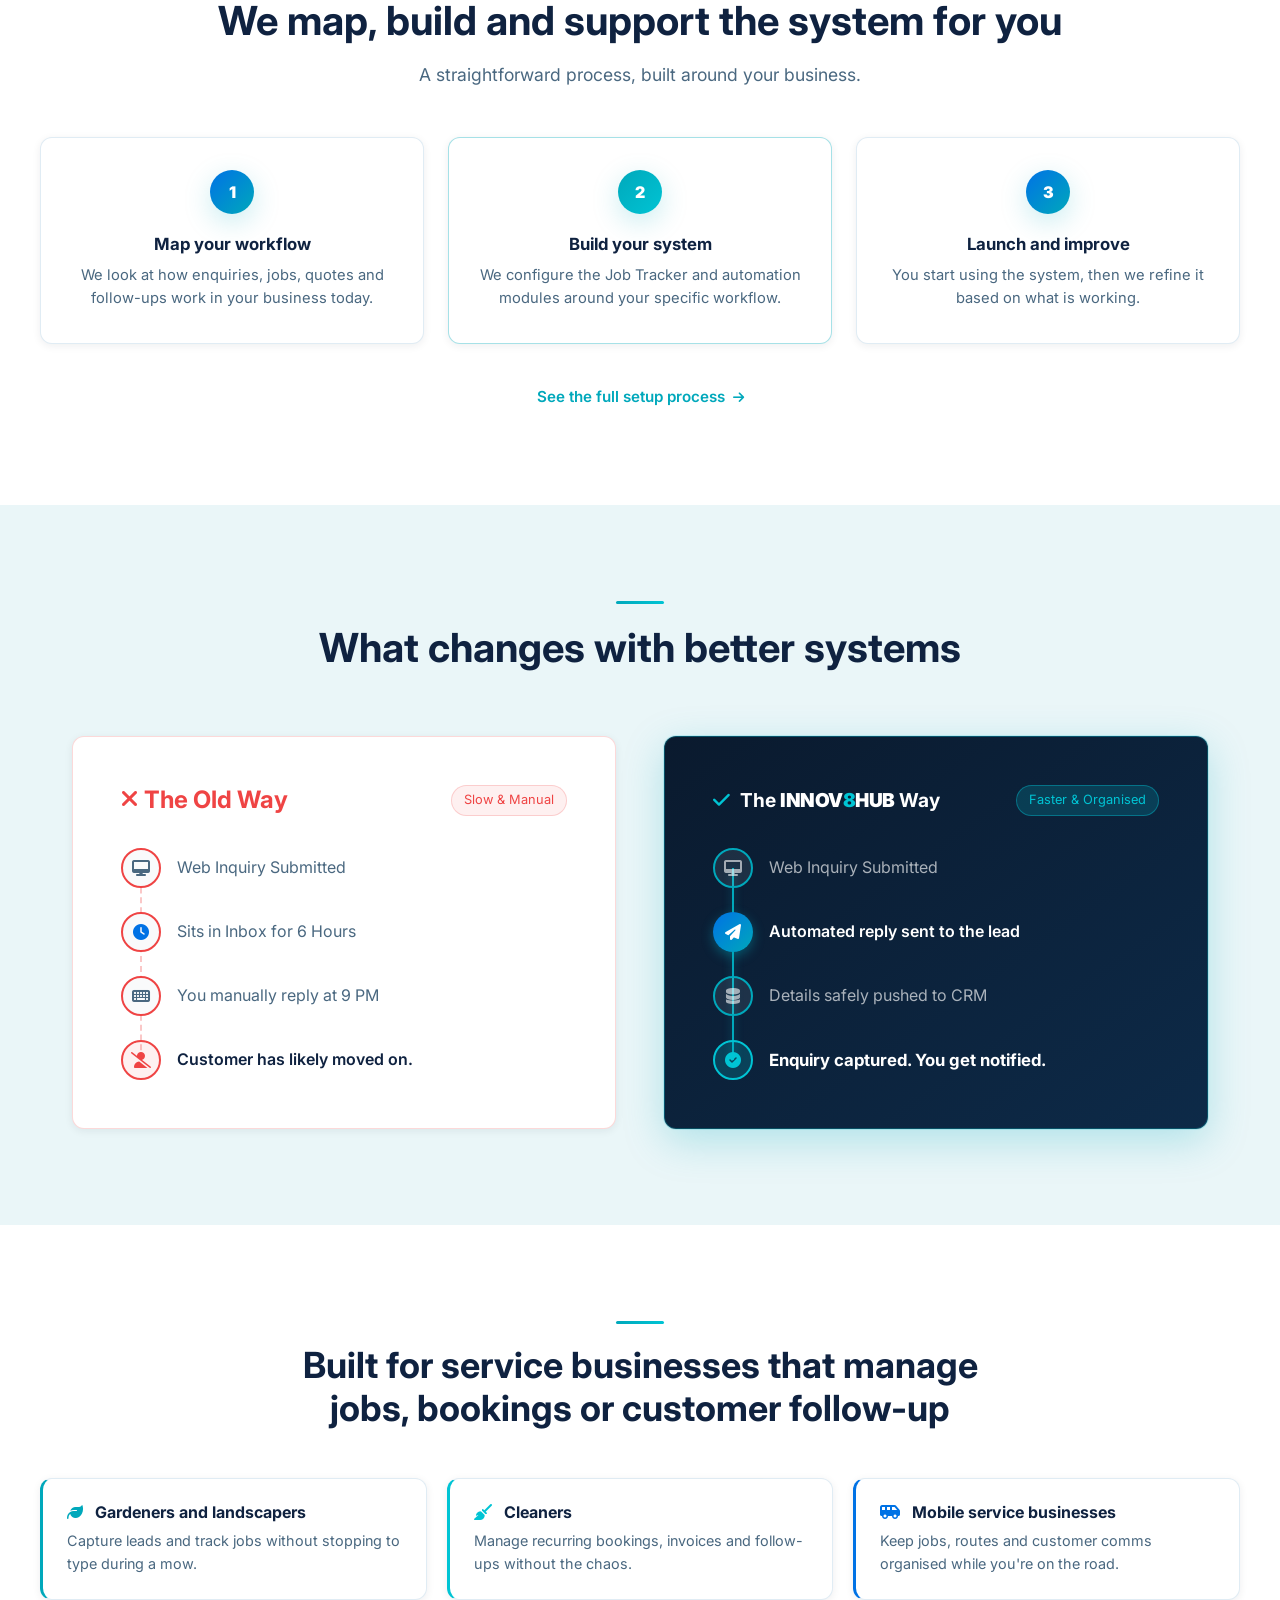
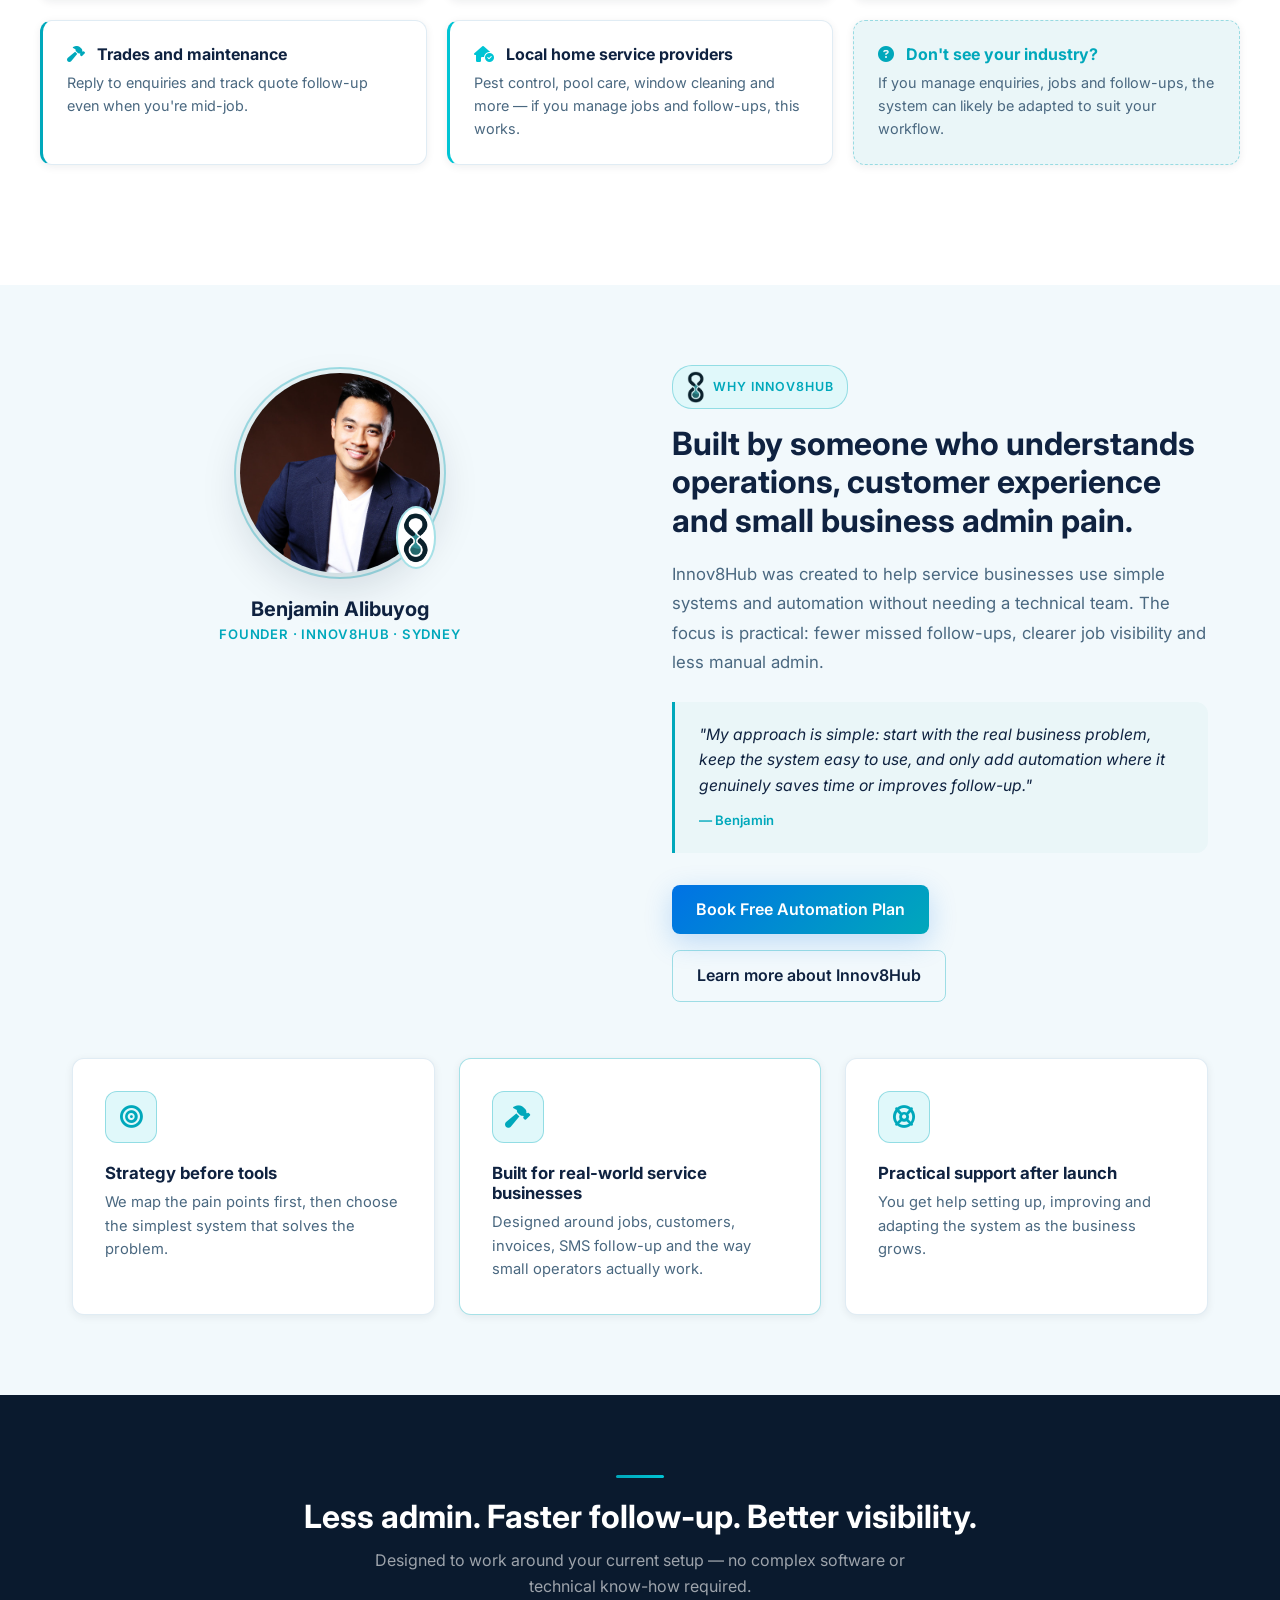
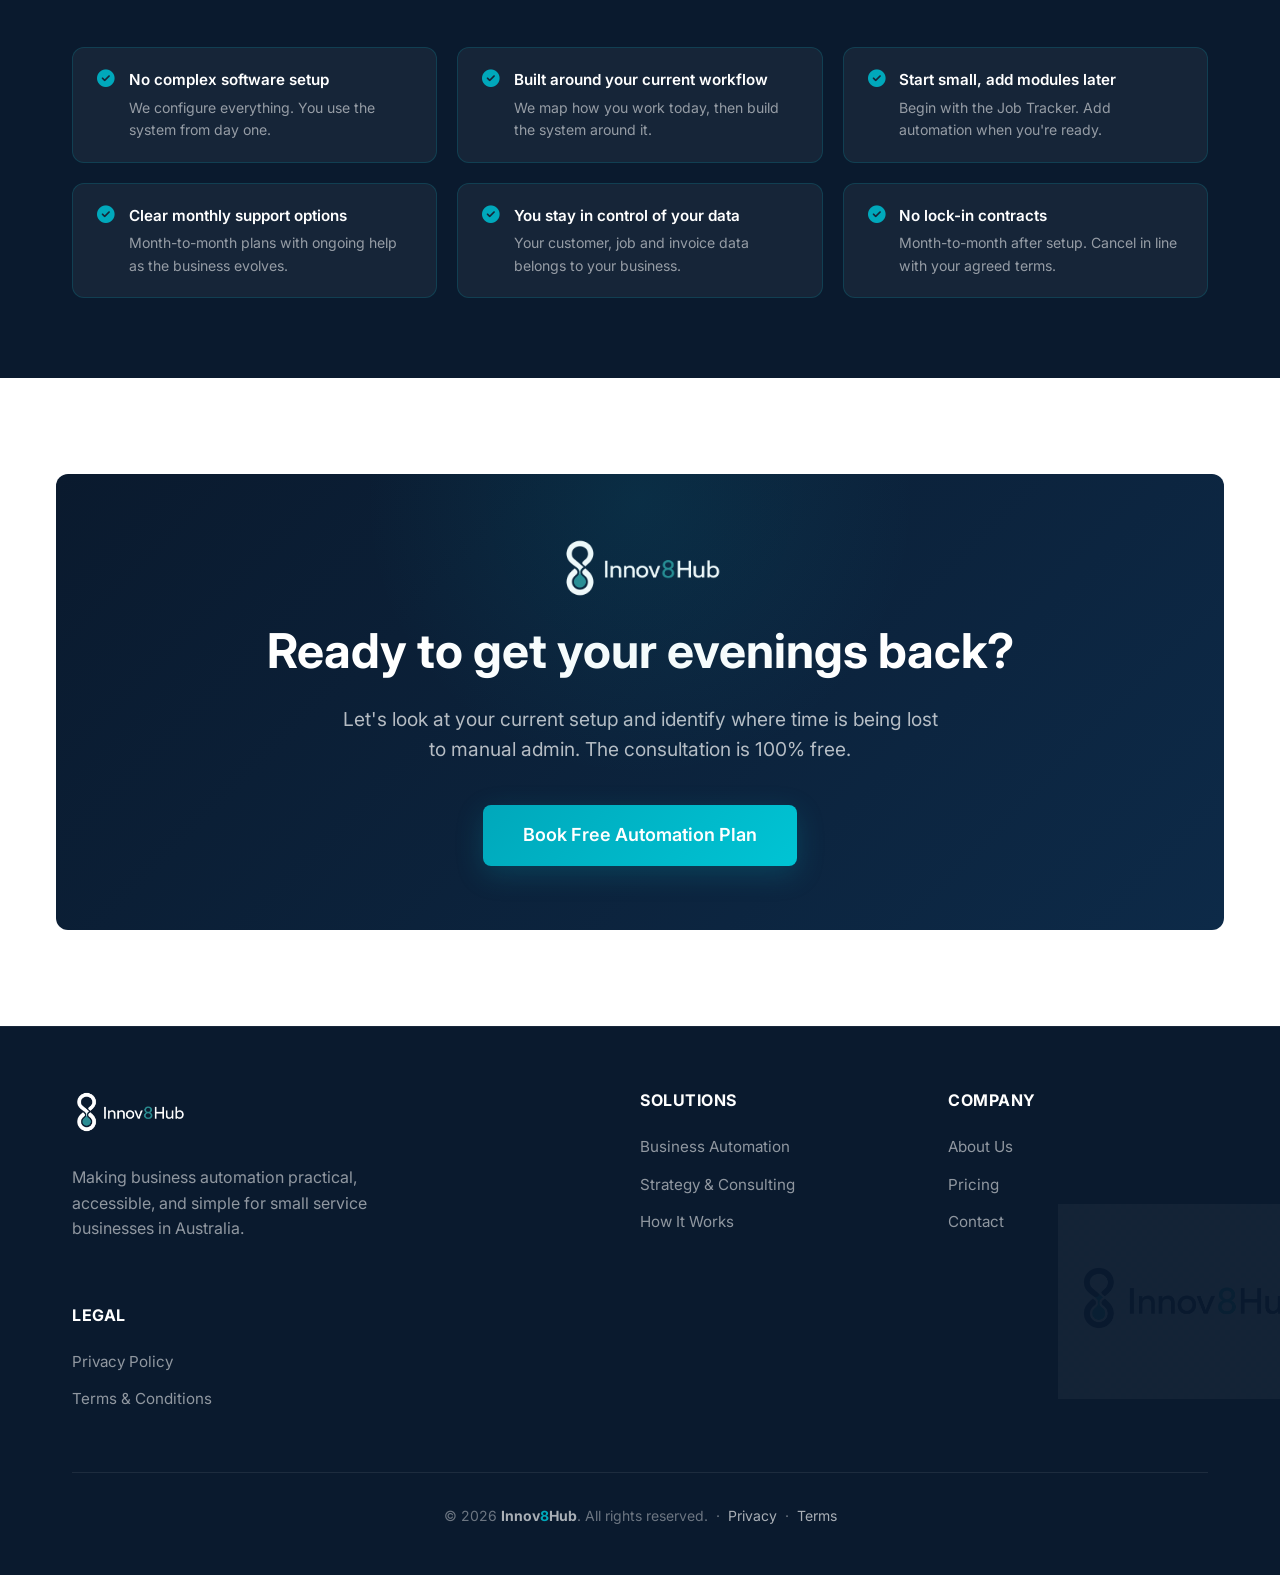
==== commit b068e35a: "Update logos in CTA sections, webapp mockup, and hero watermarks CTA sections (all 5 pages): - "Read" ====
--- a/website/index.html
+++ b/website/index.html
@@ -53,7 +53,7 @@
 
   <!-- Hero Section -->
   <header class="hero" style="padding: calc(var(--nav-height) + 4rem) 0 4rem; display: flex; align-items: center;">
-    <img src="img/icon.png" alt="" class="hero-logo-bg" aria-hidden="true">
+    <img src="img/icon-inverted.png" alt="" class="hero-logo-bg" aria-hidden="true">
     <div class="container" style="position: relative; z-index: 1;">
       <div class="grid grid-2" style="align-items: center; gap: 4rem;">
         <div class="hero-content" style="text-align: left; margin: 0;">
@@ -221,7 +221,7 @@
         <p style="font-weight: 700; font-size: 0.82rem; color: var(--teal); text-transform: uppercase; letter-spacing: 0.5px; margin-bottom: 0.75rem;"><i class="fa-solid fa-gauge" style="margin-right: 6px;"></i> Dashboard</p>
         <div style="background: #FFFFFF; border-radius: 12px; border: 1px solid var(--border); overflow: hidden; box-shadow: var(--shadow-md);" role="img" aria-label="Job Tracker dashboard showing today's jobs, overdue invoices and monthly revenue">
           <div style="background: var(--primary); padding: 0.7rem 1rem; display: flex; justify-content: space-between; align-items: center;">
-            <span style="color: #FFFFFF; font-weight: 700; font-size: 0.82rem;">Today's Overview</span>
+            <div style="display: flex; align-items: center; gap: 0.4rem;"><img src="img/icon-inverted.png" alt="" aria-hidden="true" style="height: 16px; width: auto; object-fit: contain; opacity: 0.85;"><span style="color: #FFFFFF; font-weight: 700; font-size: 0.82rem;">Today's Overview</span></div>
             <span style="color: rgba(255,255,255,0.6); font-size: 0.7rem;">Wed 28 May</span>
           </div>
           <div style="display: grid; grid-template-columns: 1fr 1fr 1fr; border-bottom: 1px solid var(--border);">
@@ -269,7 +269,7 @@
         <p style="font-weight: 700; font-size: 0.82rem; color: var(--teal); text-transform: uppercase; letter-spacing: 0.5px; margin-bottom: 0.75rem;"><i class="fa-solid fa-calendar-days" style="margin-right: 6px;"></i> Schedule</p>
         <div style="background: #FFFFFF; border-radius: 12px; border: 1px solid var(--border); overflow: hidden; box-shadow: var(--shadow-md);" role="img" aria-label="Job Tracker schedule showing jobs by day with status indicators">
           <div style="background: var(--primary); padding: 0.7rem 1rem; display: flex; justify-content: space-between; align-items: center;">
-            <span style="color: #FFFFFF; font-weight: 700; font-size: 0.82rem;">This Week</span>
+            <div style="display: flex; align-items: center; gap: 0.4rem;"><img src="img/icon-inverted.png" alt="" aria-hidden="true" style="height: 16px; width: auto; object-fit: contain; opacity: 0.85;"><span style="color: #FFFFFF; font-weight: 700; font-size: 0.82rem;">This Week</span></div>
             <span style="color: rgba(255,255,255,0.6); font-size: 0.7rem;">May 2026</span>
           </div>
           <div style="padding: 0.5rem;">
@@ -317,7 +317,7 @@
         <p style="font-weight: 700; font-size: 0.82rem; color: var(--teal); text-transform: uppercase; letter-spacing: 0.5px; margin-bottom: 0.75rem;"><i class="fa-solid fa-file-invoice-dollar" style="margin-right: 6px;"></i> Invoices &amp; SMS</p>
         <div style="background: #FFFFFF; border-radius: 12px; border: 1px solid var(--border); overflow: hidden; box-shadow: var(--shadow-md);" role="img" aria-label="Invoice list showing paid, overdue and sent statuses with SMS payment reminder preview">
           <div style="background: var(--primary); padding: 0.7rem 1rem; display: flex; justify-content: space-between; align-items: center;">
-            <span style="color: #FFFFFF; font-weight: 700; font-size: 0.82rem;">Invoices</span>
+            <div style="display: flex; align-items: center; gap: 0.4rem;"><img src="img/icon-inverted.png" alt="" aria-hidden="true" style="height: 16px; width: auto; object-fit: contain; opacity: 0.85;"><span style="color: #FFFFFF; font-weight: 700; font-size: 0.82rem;">Invoices</span></div>
             <span style="color: rgba(255,255,255,0.6); font-size: 0.7rem;">3 outstanding</span>
           </div>
           <div style="padding: 0.5rem;">
@@ -676,7 +676,7 @@
   <section class="container text-center" style="padding: 6rem 1rem;">
     <div class="cta-section">
       <div class="cta-logo-mark">
-        <img src="img/icon.png" alt="Innov8Hub icon" width="48" height="48" style="border-radius: 10px; object-fit: contain;">
+        <img src="img/logo-inverted.png" alt="Innov8Hub logo" style="max-height: 60px; width: auto; object-fit: contain;">
       </div>
       <h2 style="font-size: 3rem; margin-bottom: 1.5rem;">Ready to get your evenings back?</h2>
       <p style="font-size: 1.2rem; color: rgba(255,255,255,0.7); margin-bottom: 2.5rem; max-width: 600px; margin-left: auto; margin-right: auto;">Let's look at your current setup and identify where time is being lost to manual admin. The consultation is 100% free.</p>
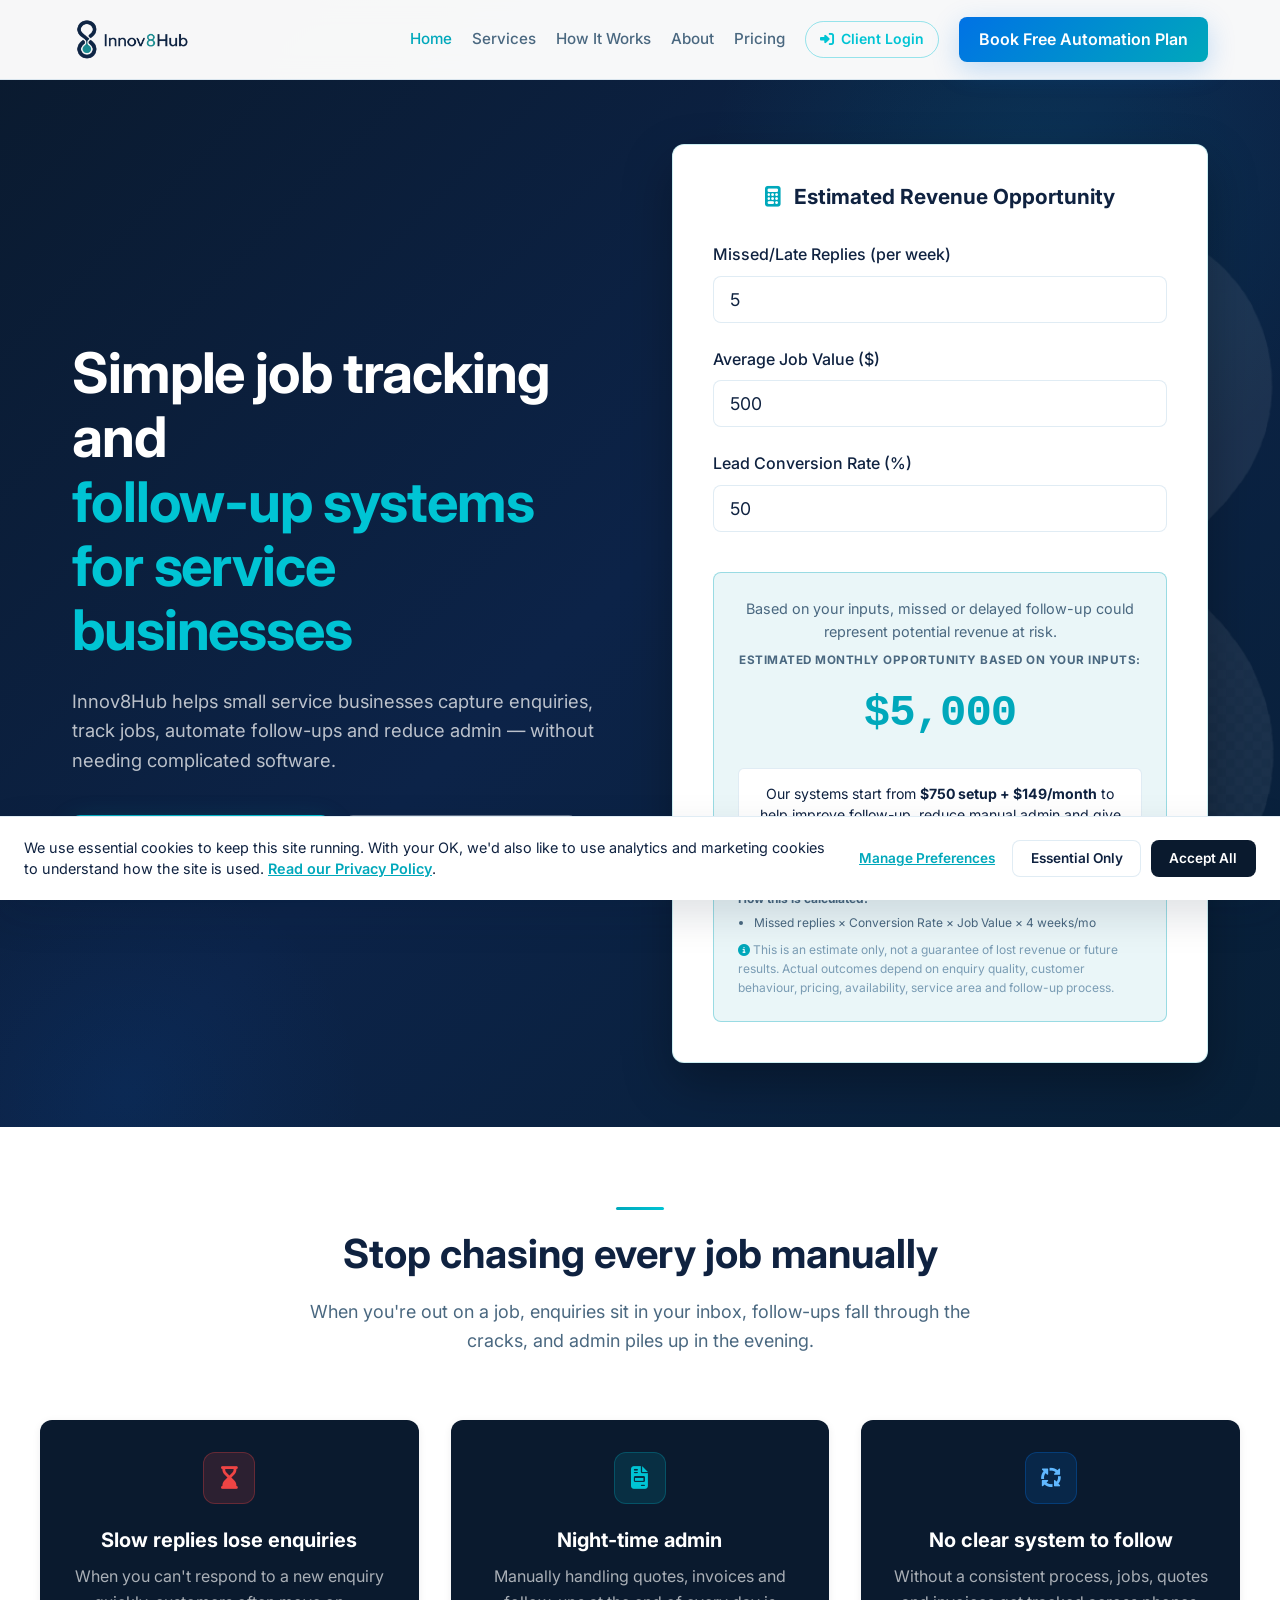
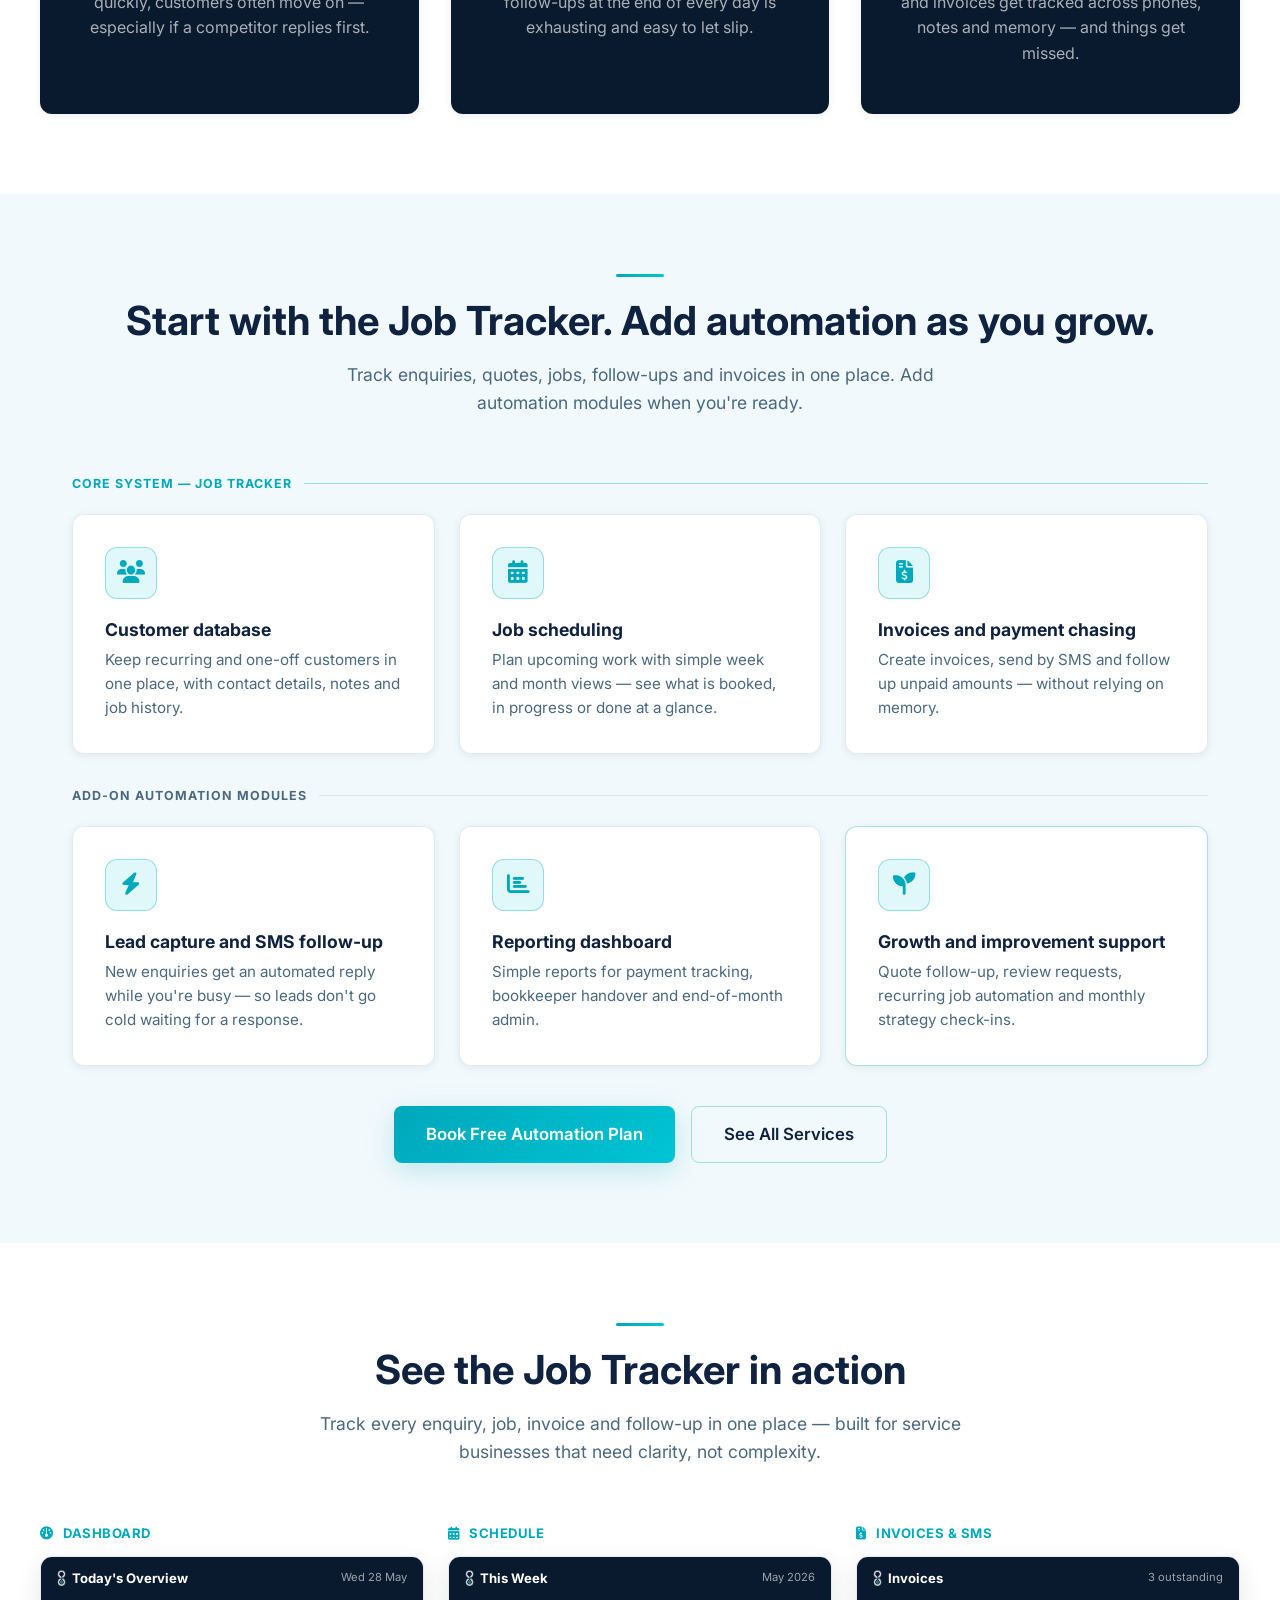
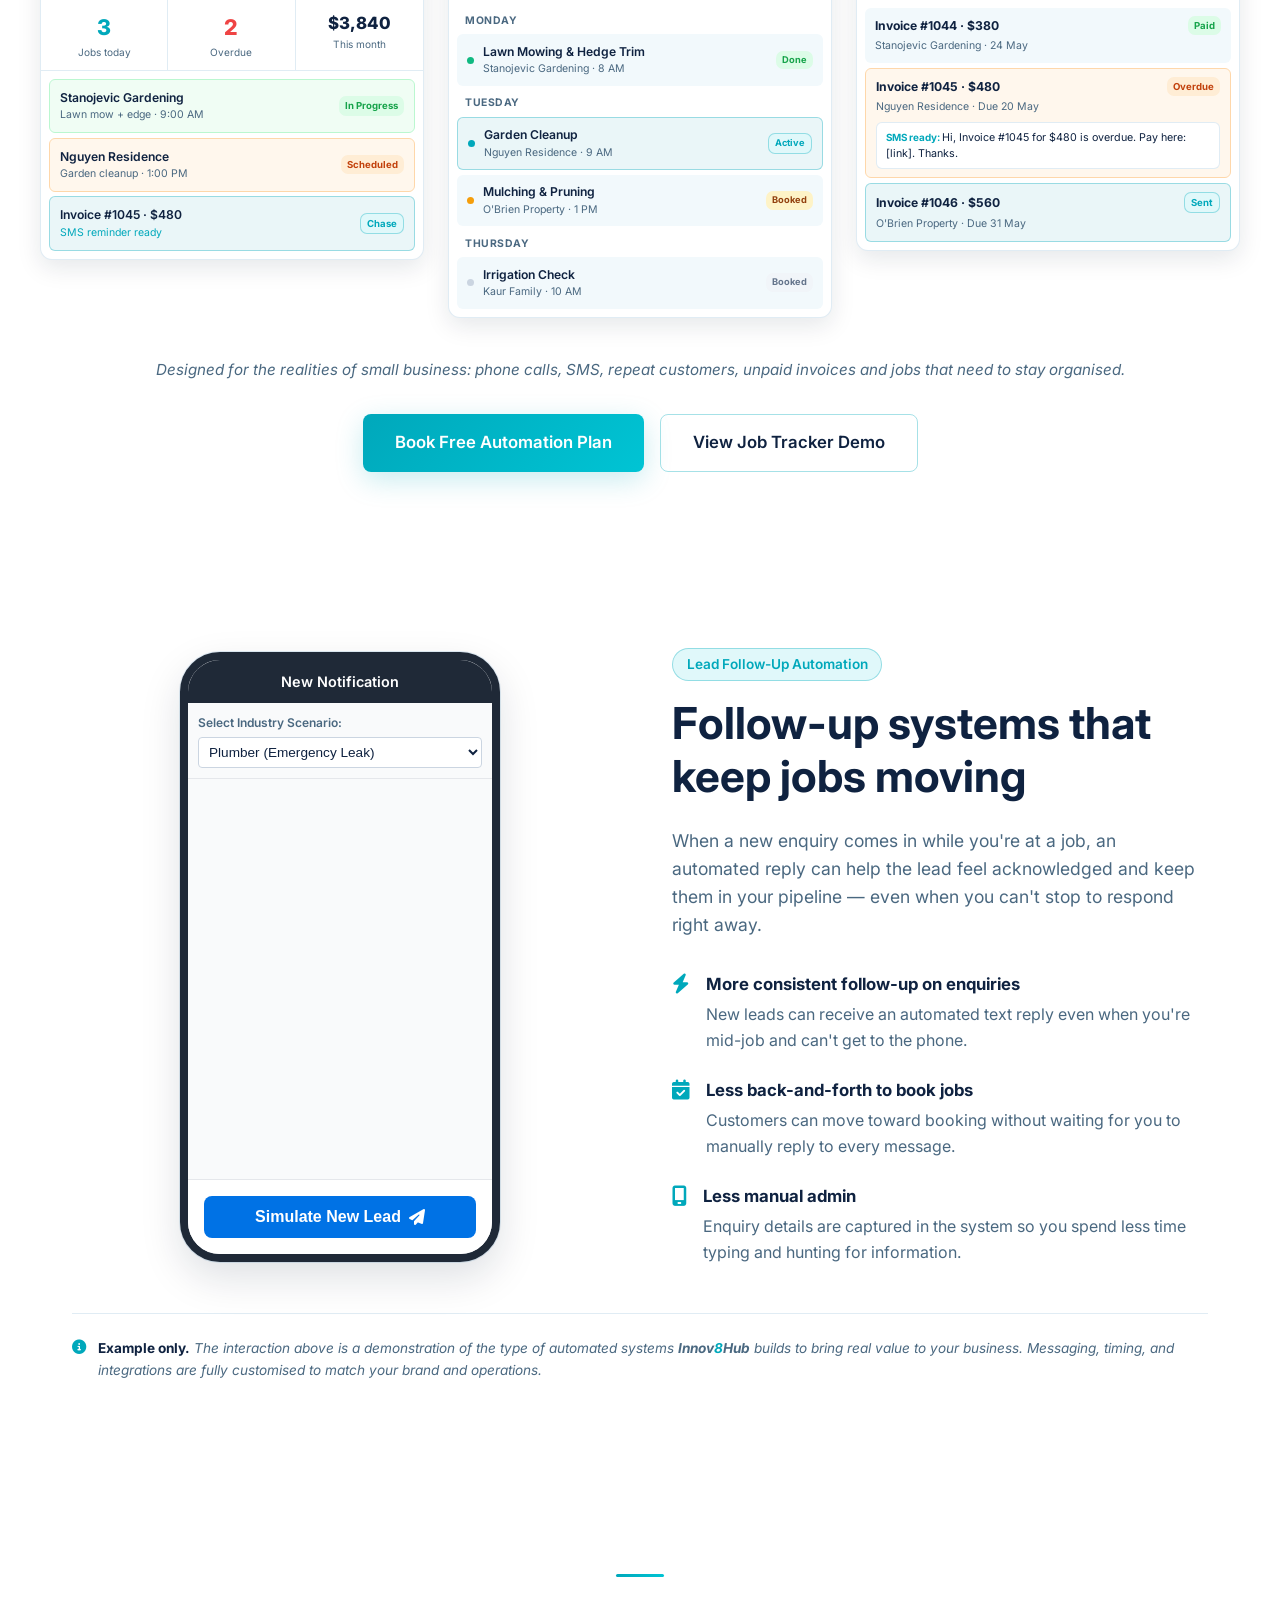
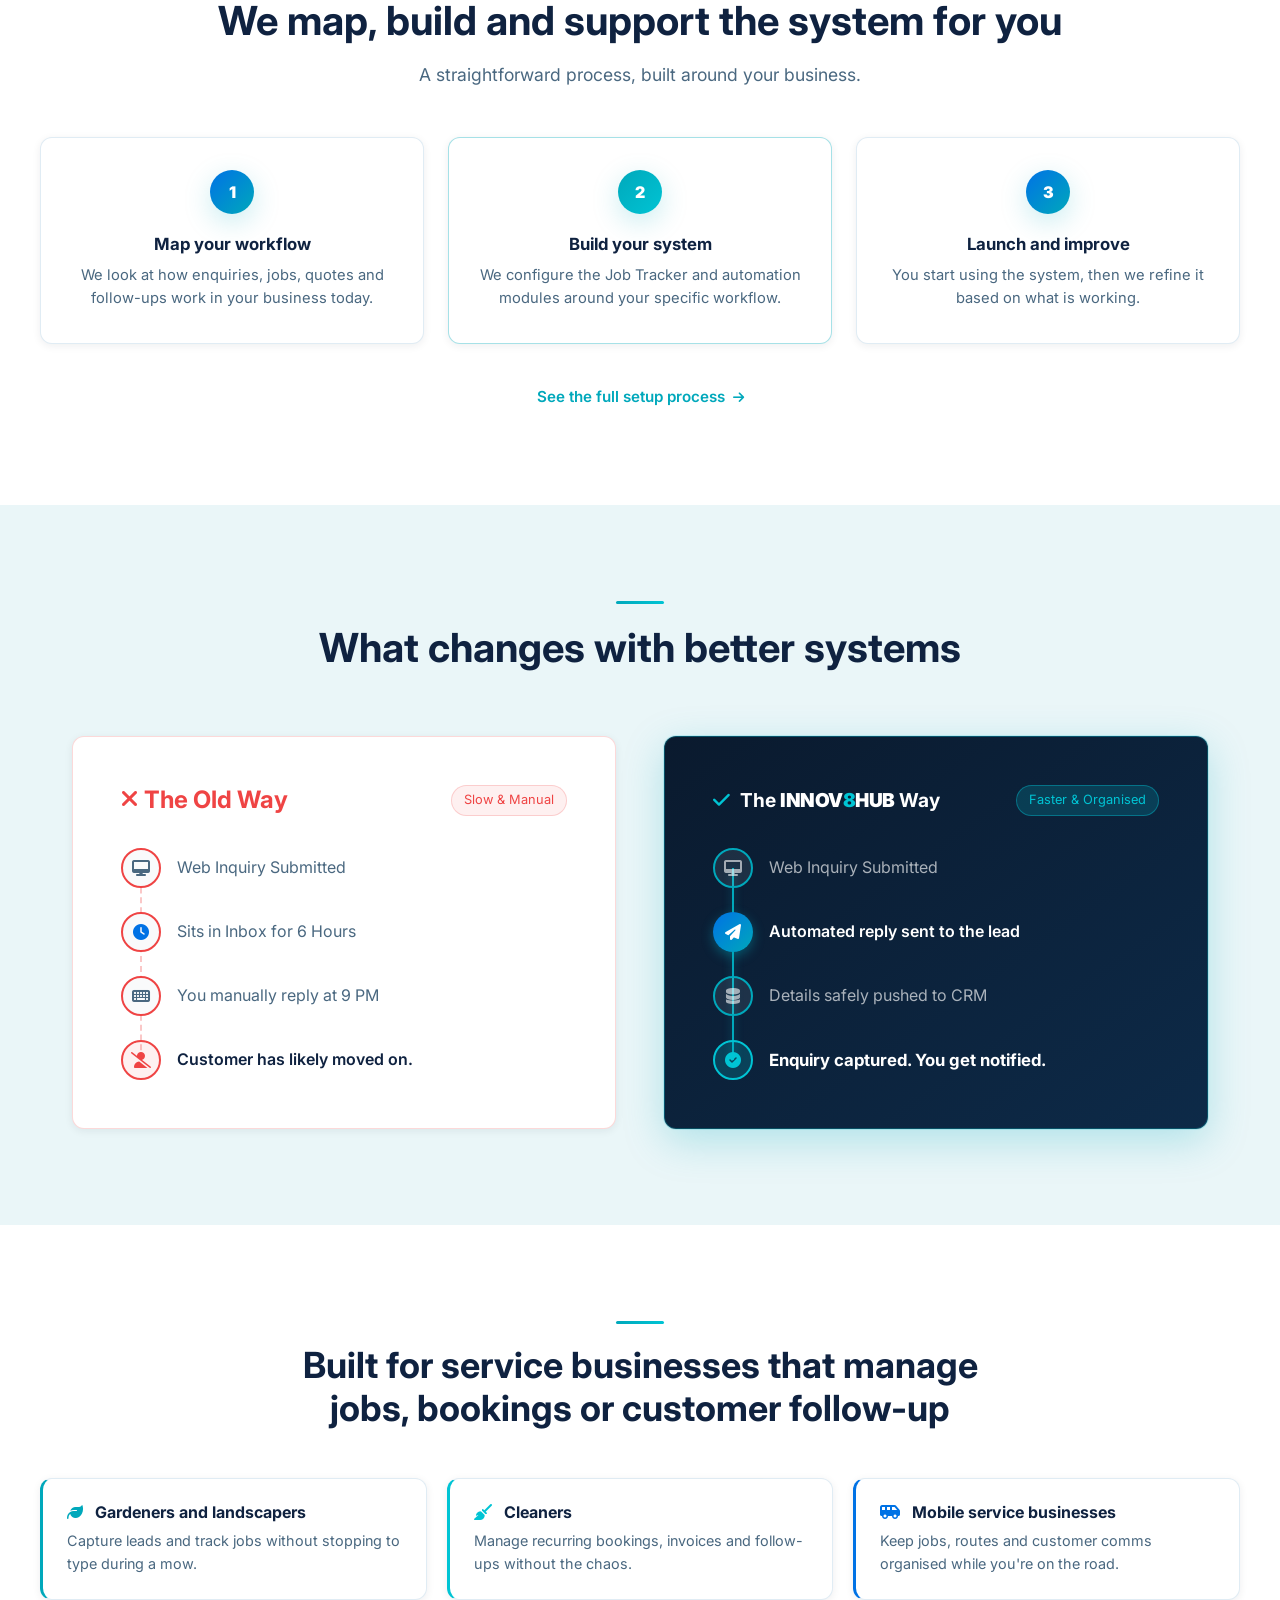
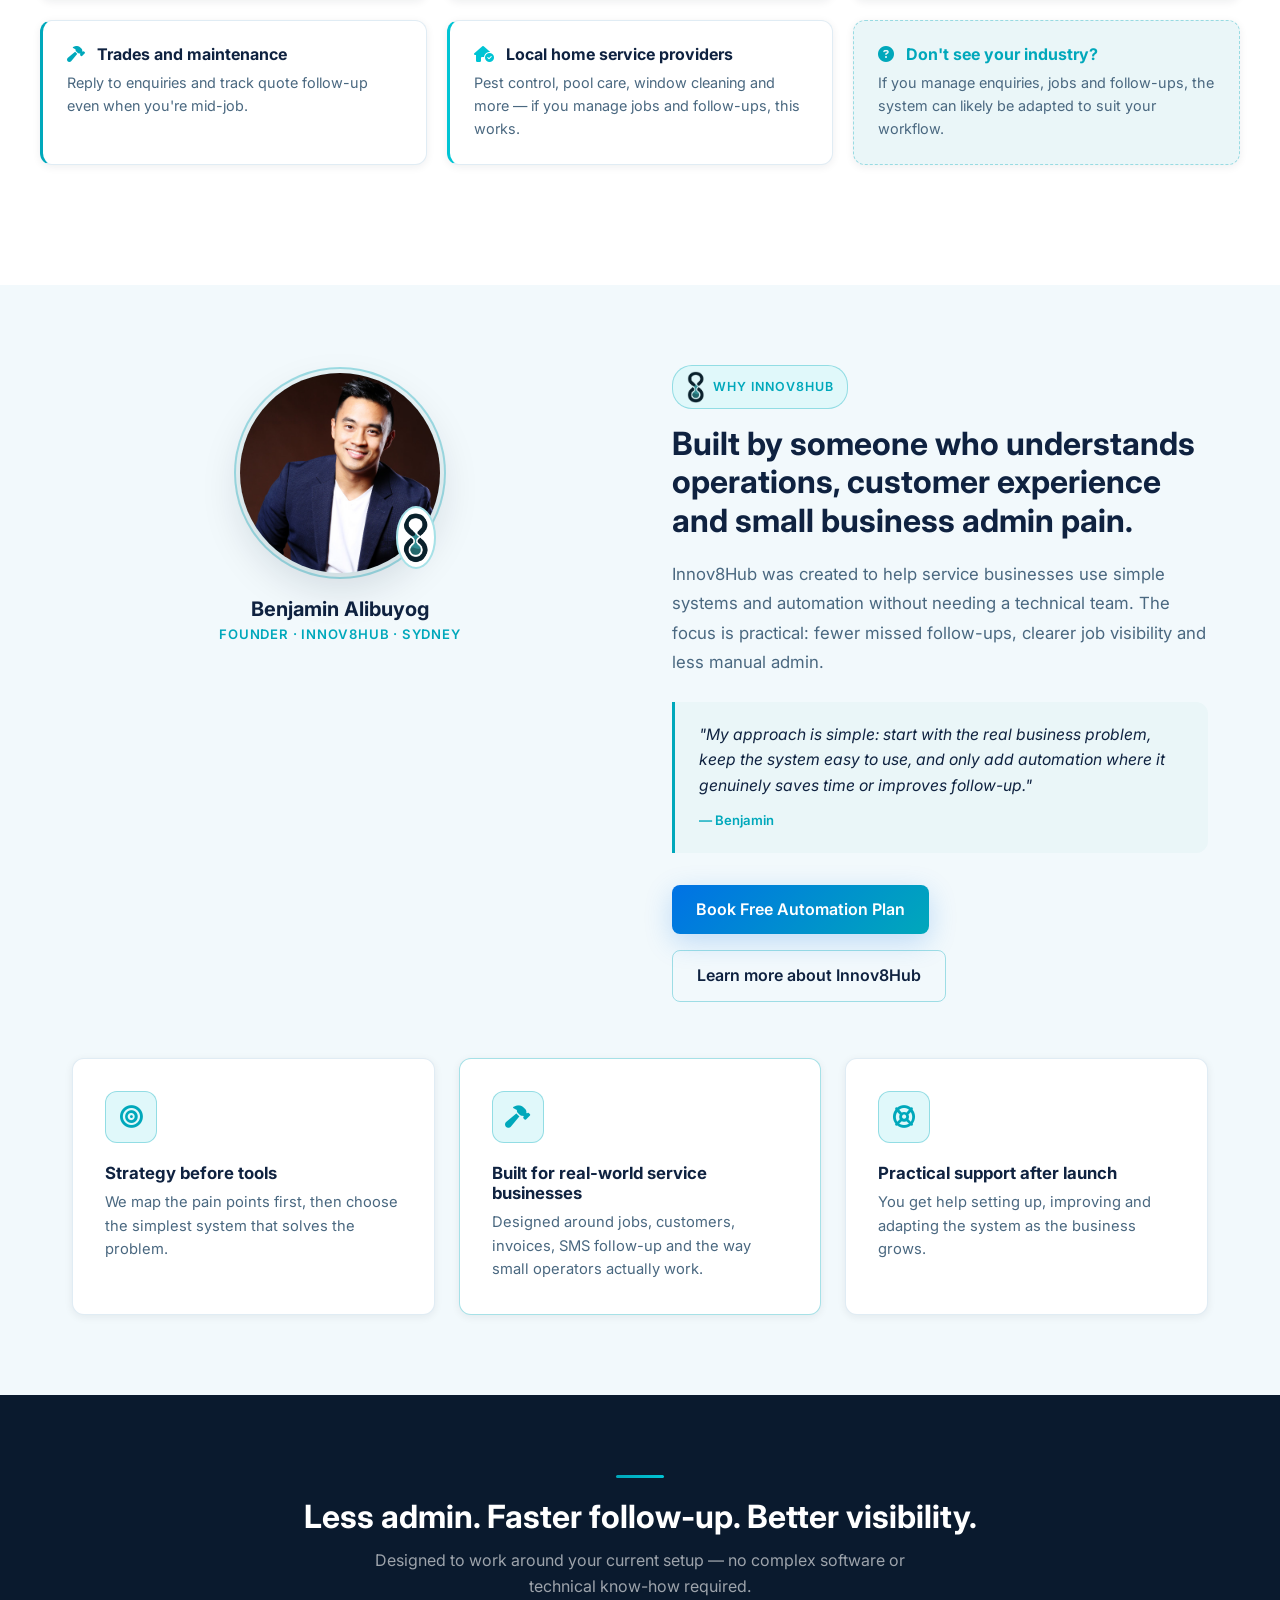
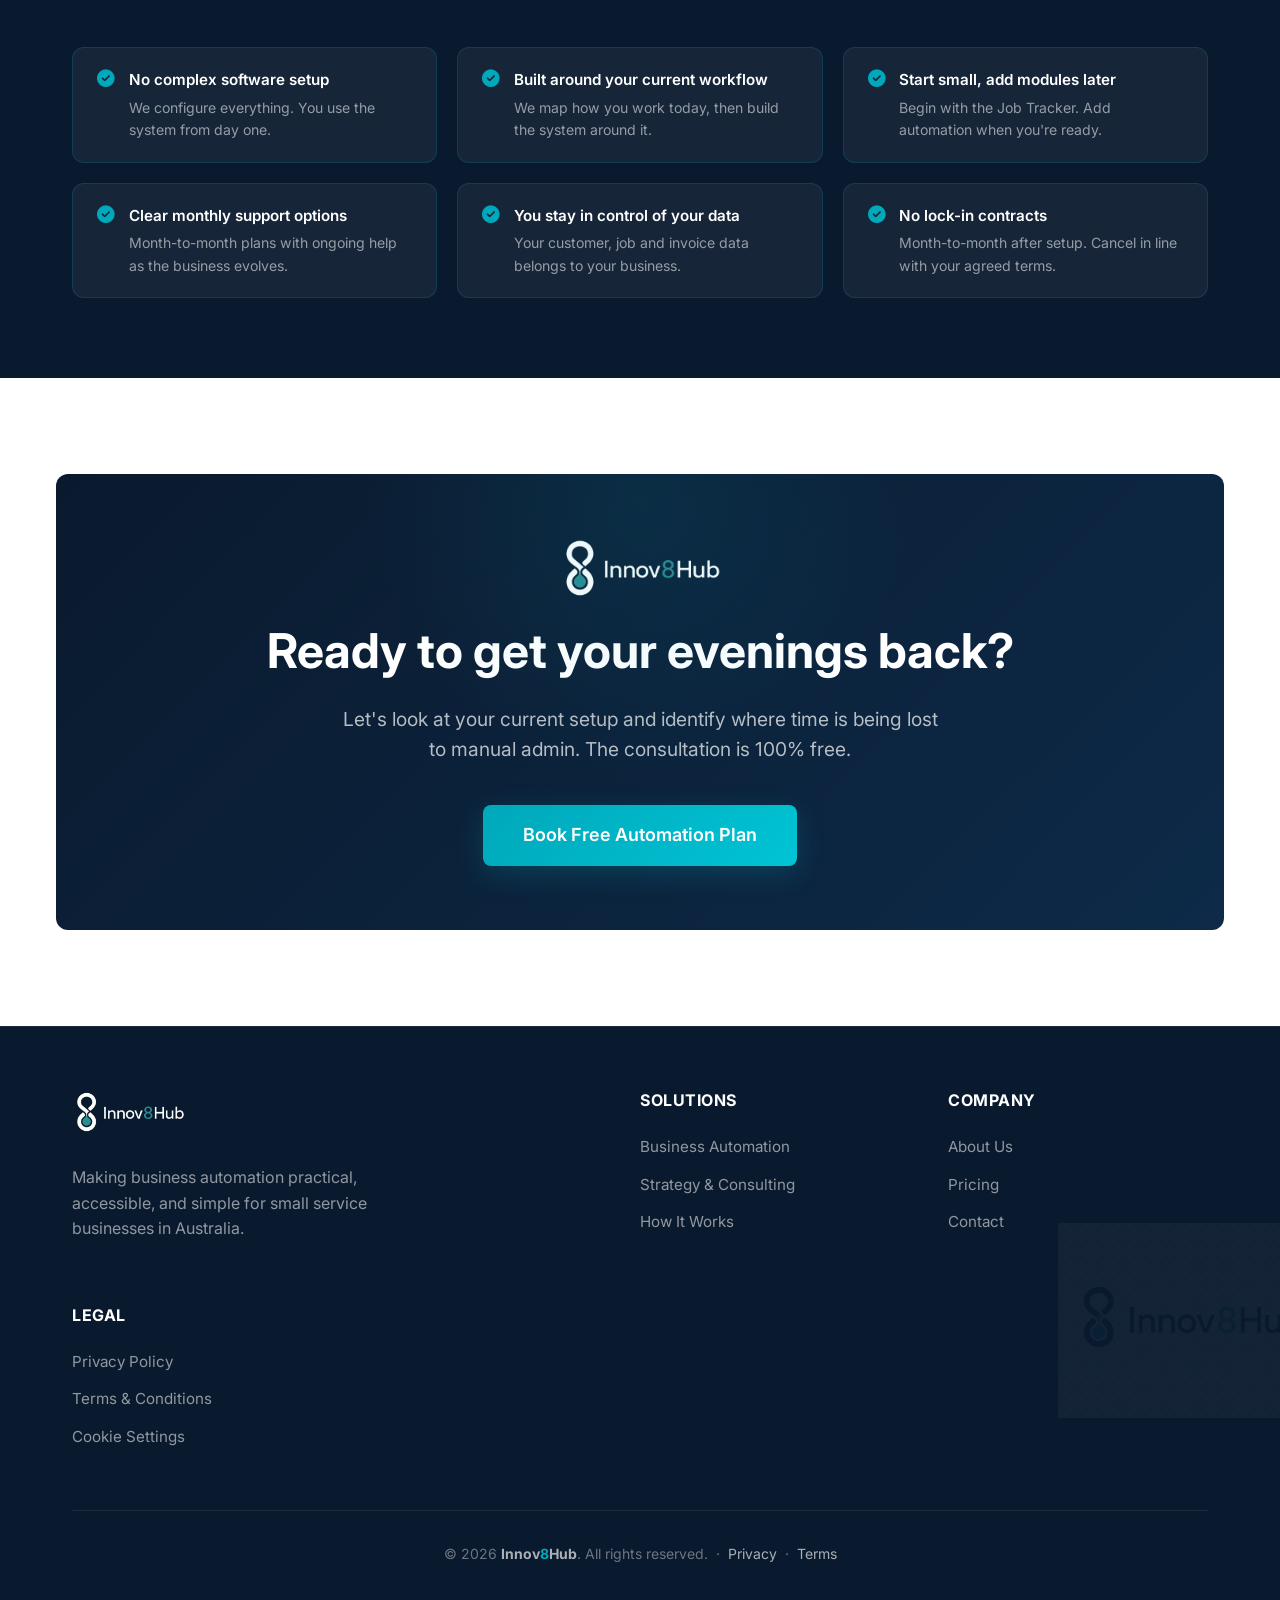
==== commit 674745d8: "Add cookie consent banner and preferences modal js/cookie-consent.js (new, self-injecting): - Bottom" ====
--- a/website/index.html
+++ b/website/index.html
@@ -7,6 +7,7 @@
   <meta name="description" content="Practical job tracking, invoicing and business automation for small Australian service businesses. Less admin, faster follow-up, clearer operations.">
   <link rel="stylesheet" href="https://cdnjs.cloudflare.com/ajax/libs/font-awesome/6.4.0/css/all.min.css">
   <link rel="stylesheet" href="css/style.css">
+  <link rel="icon" type="image/svg+xml" href="img/favicon.svg">
   <link rel="icon" type="image/png" href="img/favicon.png?v=2">
   <link rel="apple-touch-icon" href="img/apple-touch-icon.png">
   <meta property="og:type"        content="website">
@@ -715,6 +716,7 @@
           <ul class="footer-links">
             <li><a href="privacy.html">Privacy Policy</a></li>
             <li><a href="terms.html">Terms &amp; Conditions</a></li>
+            <li><a href="#" data-cookie-settings>Cookie Settings</a></li>
           </ul>
         </div>
       </div>
@@ -725,5 +727,6 @@
   </footer>
 
   <script src="js/main.js"></script>
+  <script src="js/cookie-consent.js" defer></script>
 </body>
 </html>
